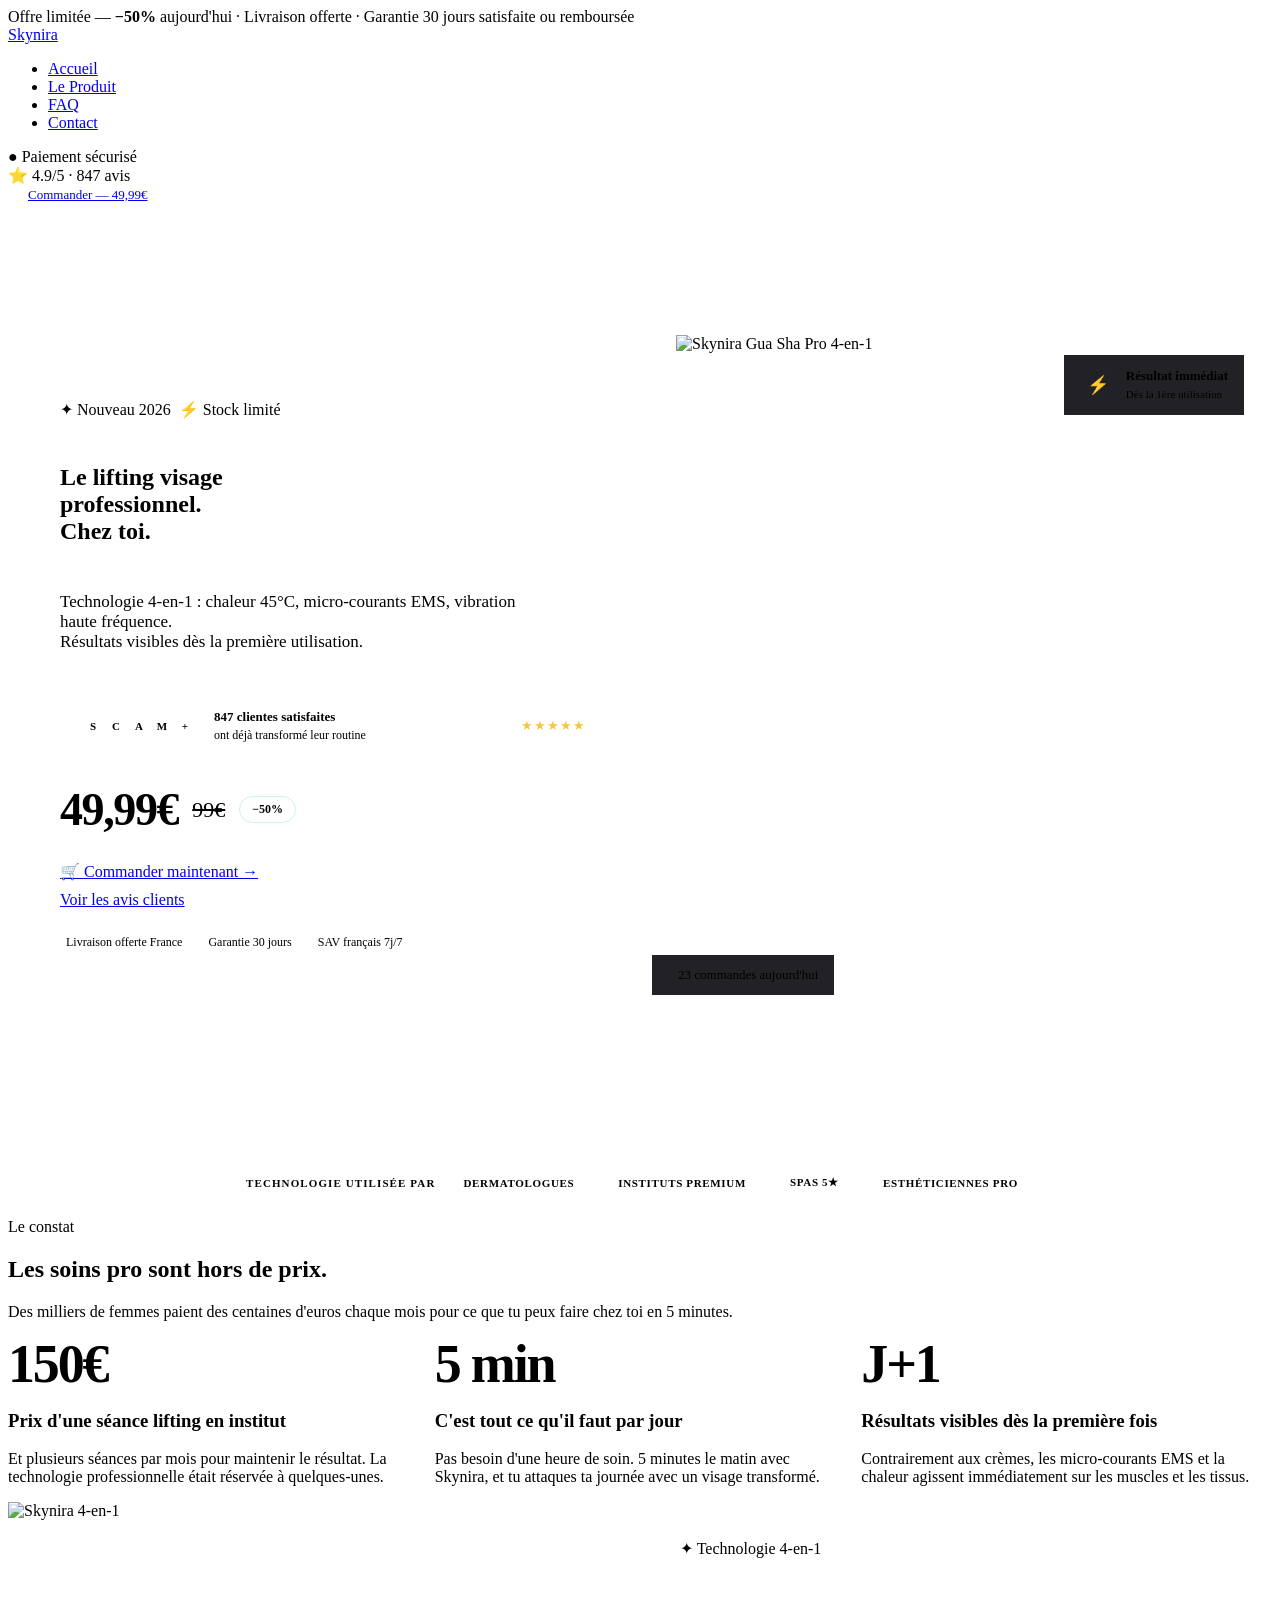
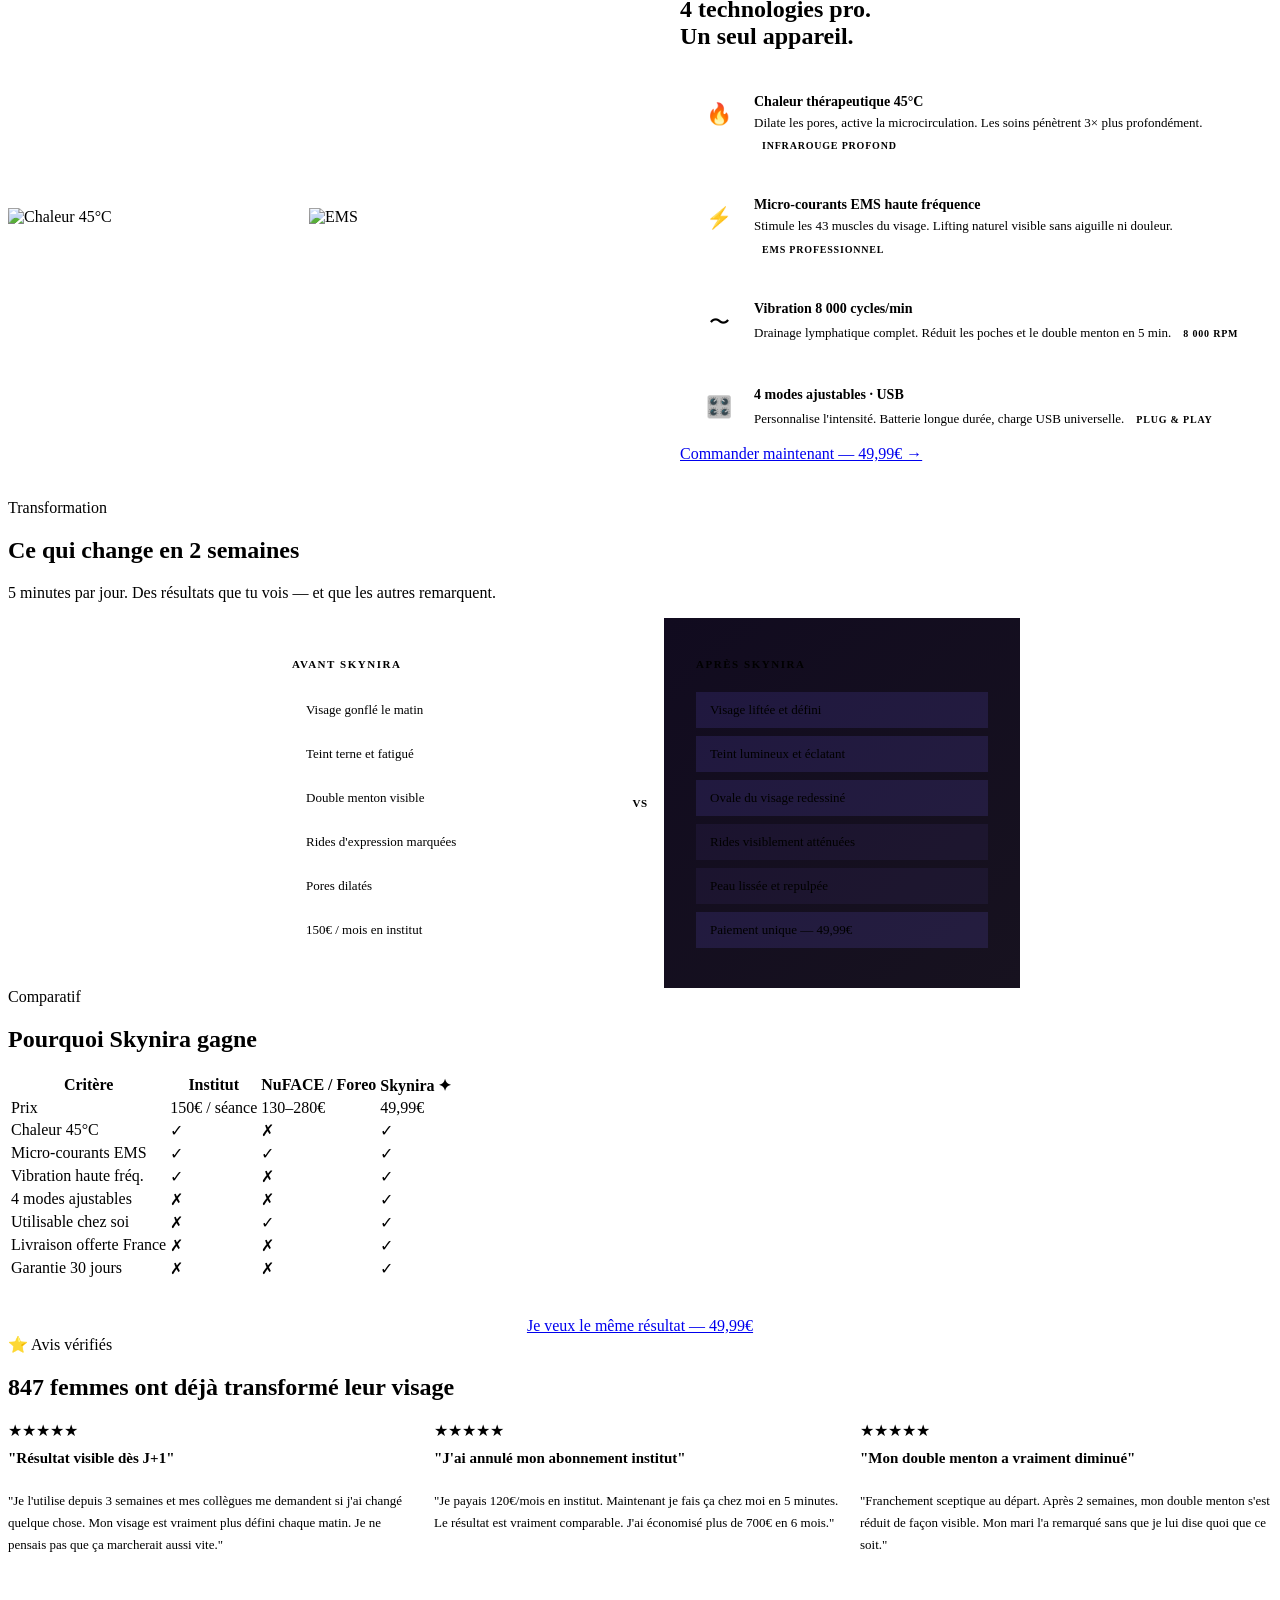
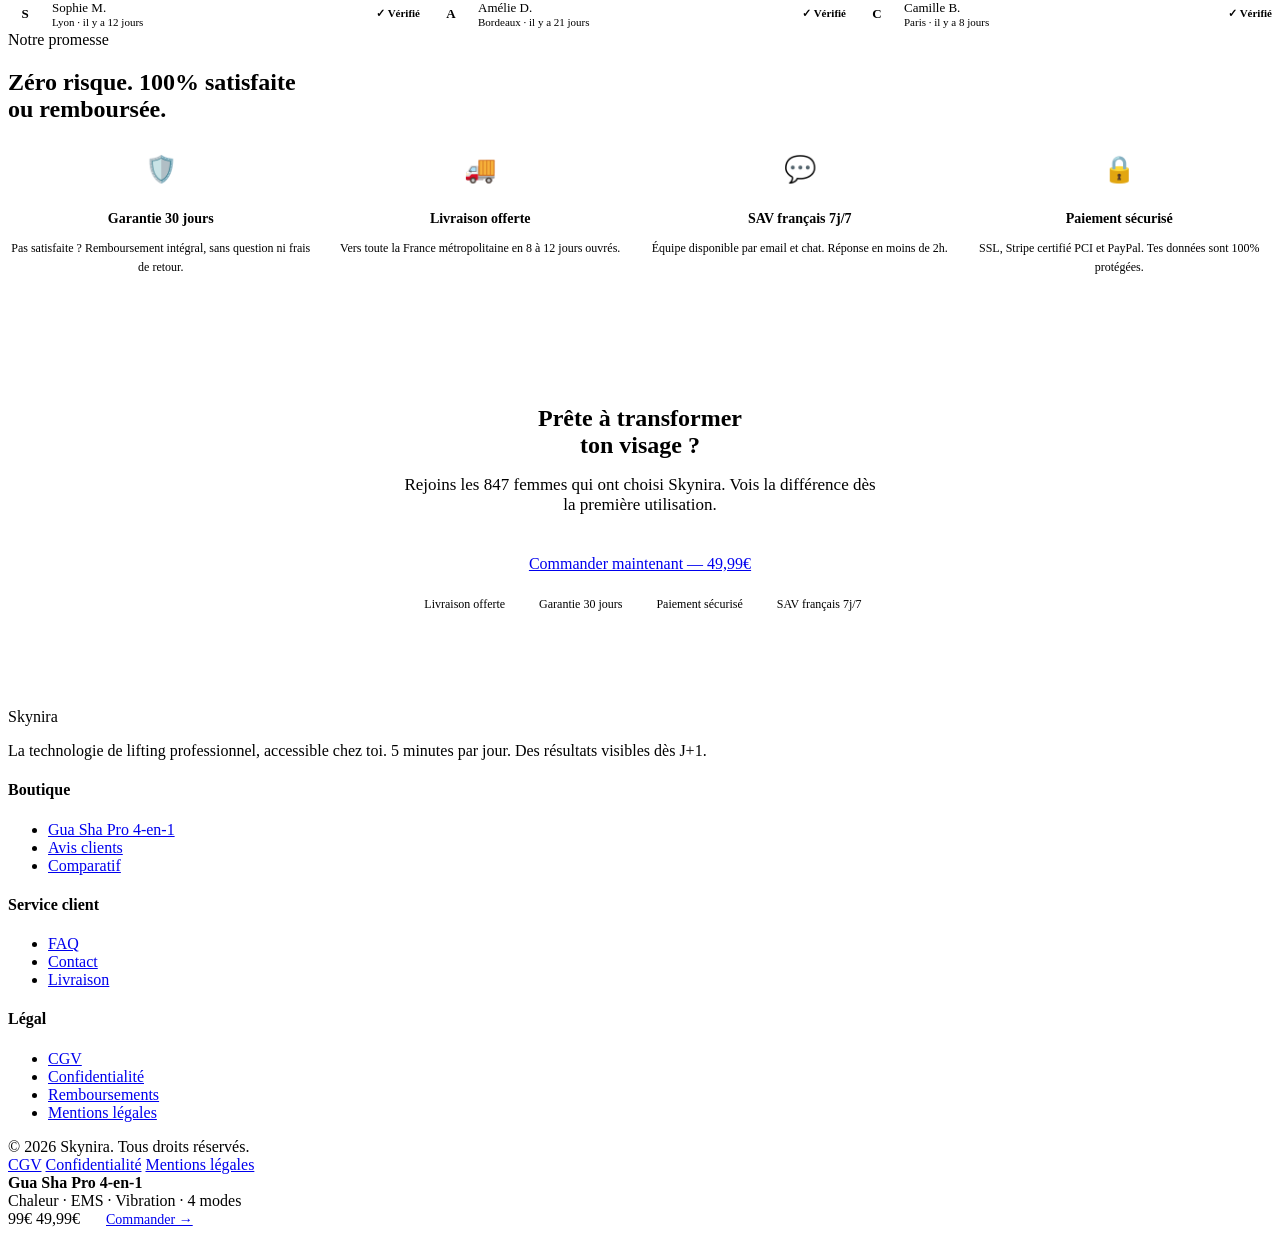
==== index.html @ 51a8dcd1 "Add files via upload" ====
<!DOCTYPE html>
<html lang="fr">
<head>
  <meta charset="UTF-8">
  <meta name="viewport" content="width=device-width, initial-scale=1.0">
  <title>Skynira — Le Lifting Visage Professionnel Chez Toi</title>
  <meta name="description" content="Gua Sha électrique 4-en-1 : chaleur 45°C, micro-courants EMS, vibration haute fréquence. Résultats visibles dès J+1. Livraison offerte France.">
  <link rel="stylesheet" href="css/style.css">
  <style>
    /* PAGE-SPECIFIC */

    /* HERO */
    .hero-section {
      min-height: calc(100vh - 100px);
      display: grid;
      grid-template-columns: 1fr 1fr;
      max-width: 1160px;
      margin: 0 auto;
      padding: 72px 28px;
      gap: 72px;
      align-items: center;
    }

    .hero-left { display: flex; flex-direction: column; gap: 26px; }

    .hero-badges { display: flex; gap: 8px; flex-wrap: wrap; }

    .hero-title { margin-bottom: 4px; }

    .hero-proof {
      display: flex;
      align-items: center;
      gap: 14px;
      padding: 14px 18px;
      background: var(--bg3);
      border: 1px solid var(--border2);
      border-radius: var(--r);
    }

    .proof-avatars { display: flex; }
    .proof-av {
      width: 30px; height: 30px;
      border-radius: 50%;
      background: var(--accent-bg);
      border: 2px solid var(--bg3);
      display: flex; align-items: center; justify-content: center;
      font-size: 11px; font-weight: 700; color: var(--accent);
      margin-left: -7px;
    }
    .proof-av:first-child { margin-left: 0; }

    .proof-info strong { display: block; font-size: 13px; font-weight: 600; }
    .proof-info span { font-size: 12px; color: var(--text2); }
    .proof-stars { margin-left: auto; color: #F5C842; letter-spacing: 1px; font-size: 13px; }

    .hero-price-row { display: flex; align-items: center; gap: 14px; }
    .price-main { font-size: 46px; font-weight: 800; letter-spacing: -0.03em; }
    .price-old  { font-size: 22px; color: var(--text3); text-decoration: line-through; }
    .price-save {
      background: var(--green-bg);
      border: 1px solid rgba(62,207,160,0.25);
      color: var(--green);
      font-size: 12px; font-weight: 700;
      padding: 5px 12px; border-radius: 20px;
    }

    .hero-btns { display: flex; flex-direction: column; gap: 10px; }

    .hero-micro {
      display: flex; gap: 20px; flex-wrap: wrap;
    }
    .hero-micro-item {
      display: flex; align-items: center; gap: 6px;
      font-size: 12px; color: var(--text2);
    }

    /* HERO RIGHT */
    .hero-right { position: relative; }

    .hero-img-wrap {
      border-radius: var(--r-xl);
      overflow: hidden;
      background: var(--bg3);
      border: 1px solid var(--border);
      aspect-ratio: 4/5;
      position: relative;
    }
    .hero-img-wrap img { width:100%; height:100%; object-fit:cover; transition: transform 0.5s ease; }
    .hero-img-wrap:hover img { transform: scale(1.03); }

    .float-card {
      position: absolute;
      background: rgba(11,11,15,0.9);
      backdrop-filter: blur(16px);
      border: 1px solid var(--border2);
      border-radius: var(--r);
      padding: 12px 16px;
      display: flex;
      align-items: center;
      gap: 10px;
    }

    .float-top { top: 20px; right: -24px; }
    .float-bottom { bottom: 20px; left: -24px; }

    .float-icon {
      width: 36px; height: 36px;
      background: var(--accent-bg);
      border: 1px solid var(--accent-border);
      border-radius: var(--r-sm);
      display: flex; align-items: center; justify-content: center;
      font-size: 18px; flex-shrink: 0;
    }
    .float-info strong { display: block; font-size: 13px; font-weight: 600; }
    .float-info span   { font-size: 11px; color: var(--text2); }

    /* LOGOS BAR */
    .logos-bar {
      background: var(--bg2);
      border-top: 1px solid var(--border);
      border-bottom: 1px solid var(--border);
      padding: 22px 28px;
    }
    .logos-inner {
      max-width: 1000px;
      margin: 0 auto;
      display: flex;
      align-items: center;
      justify-content: center;
      gap: 12px;
      flex-wrap: wrap;
    }
    .logos-label { font-size: 11px; color: var(--text3); font-weight: 600; letter-spacing: 0.1em; text-transform: uppercase; }
    .logo-pill {
      background: var(--bg3);
      border: 1px solid var(--border);
      border-radius: var(--r-sm);
      padding: 7px 16px;
      font-size: 11px; font-weight: 600; color: var(--text2); letter-spacing: 0.06em;
    }

    /* PROBLEM */
    .problem-section { background: var(--bg2); }
    .problem-grid {
      display: grid;
      grid-template-columns: repeat(3, 1fr);
      gap: 16px;
    }
    .problem-num {
      font-size: 54px; font-weight: 800;
      letter-spacing: -0.04em;
      line-height: 1;
      margin-bottom: 16px;
    }
    .problem-card h3 { margin-bottom: 10px; }

    /* FEATURES SHOWCASE */
    .showcase-grid {
      display: grid;
      grid-template-columns: 1fr 1fr;
      gap: 80px;
      align-items: center;
    }
    .showcase-imgs {
      display: grid;
      grid-template-columns: 1fr 1fr;
      gap: 10px;
    }
    .showcase-img {
      background: var(--bg3);
      border: 1px solid var(--border);
      border-radius: var(--r);
      overflow: hidden;
      aspect-ratio: 1;
    }
    .showcase-img img { width:100%; height:100%; object-fit:cover; transition: transform 0.4s; }
    .showcase-img:hover img { transform: scale(1.06); }
    .showcase-img.wide { grid-column: 1/3; aspect-ratio: 2/1; }

    .feat-list { display: flex; flex-direction: column; gap: 12px; }
    .feat-item {
      display: flex; gap: 14px; align-items: flex-start;
      padding: 16px 18px;
      background: var(--bg3);
      border: 1px solid var(--border);
      border-radius: var(--r);
      transition: border-color 0.2s;
    }
    .feat-item:hover { border-color: var(--accent-border); }
    .feat-icon {
      width: 42px; height: 42px;
      background: var(--accent-bg);
      border: 1px solid var(--accent-border);
      border-radius: var(--r-sm);
      display: flex; align-items: center; justify-content: center;
      font-size: 21px; flex-shrink: 0;
    }
    .feat-body strong { display: block; font-size: 14px; font-weight: 600; margin-bottom: 3px; }
    .feat-body span { font-size: 13px; color: var(--text2); line-height: 1.5; }
    .feat-tag {
      display: inline-block; margin-top: 6px;
      font-size: 10px; font-weight: 700; letter-spacing: 0.08em; text-transform: uppercase;
      color: var(--accent); background: var(--accent-bg);
      padding: 2px 8px; border-radius: 4px;
    }

    /* BEFORE/AFTER */
    .ba-section { background: var(--bg2); }
    .ba-wrap {
      display: grid;
      grid-template-columns: 1fr 48px 1fr;
      max-width: 760px;
      margin: 0 auto;
      border-radius: var(--r-lg);
      overflow: hidden;
      border: 1px solid var(--border);
    }
    .ba-col { padding: 40px 32px; }
    .ba-before { background: var(--bg3); }
    .ba-after  { background: linear-gradient(140deg, #110B1F, #17121F); }
    .ba-sep {
      display: flex; align-items: center; justify-content: center;
      background: var(--border); position: relative;
    }
    .ba-vs {
      position: absolute;
      background: var(--bg4);
      border: 1px solid var(--border2);
      border-radius: 20px;
      padding: 5px 10px;
      font-size: 11px; font-weight: 700; color: var(--text2); letter-spacing: 0.05em;
    }
    .ba-label {
      font-size: 11px; letter-spacing: 0.14em; text-transform: uppercase;
      font-weight: 700; color: var(--text3); margin-bottom: 22px;
    }
    .ba-after .ba-label { color: var(--accent); }
    .ba-items { display: flex; flex-direction: column; gap: 8px; }
    .ba-item {
      padding: 10px 14px; border-radius: var(--r-sm);
      font-size: 13px; font-weight: 500;
    }
    .ba-before .ba-item { background: rgba(255,255,255,0.04); color: var(--text2); }
    .ba-after  .ba-item { background: rgba(123,97,255,0.07); color: var(--text); }
    .ba-after  .ba-item.win { background: rgba(123,97,255,0.14); color: var(--accent); border: 1px solid var(--accent-border); }

    /* REVIEWS */
    .reviews-section { background: var(--bg2); }
    .reviews-grid { display: grid; grid-template-columns: repeat(3,1fr); gap: 14px; }
    .review-stars { margin-bottom: 10px; }
    .review-title { font-size: 15px; font-weight: 600; margin-bottom: 10px; }
    .review-text  { font-size: 13px; color: var(--text2); line-height: 1.7; flex: 1; }
    .review-footer {
      display: flex; align-items: center; justify-content: space-between;
      padding-top: 14px; border-top: 1px solid var(--border); margin-top: 14px;
    }
    .rev-av {
      width: 34px; height: 34px;
      background: var(--accent-bg); border: 1px solid var(--accent-border);
      border-radius: 50%;
      display: flex; align-items: center; justify-content: center;
      font-size: 13px; font-weight: 700; color: var(--accent);
    }
    .rev-name { font-size: 13px; font-weight: 500; }
    .rev-date { font-size: 11px; color: var(--text3); }
    .rev-verified { font-size: 11px; color: var(--green); font-weight: 600; }

    /* GUARANTEE */
    .g-grid { display: grid; grid-template-columns: repeat(4,1fr); gap: 14px; }
    .g-icon {
      width: 54px; height: 54px;
      background: var(--accent-bg); border: 1px solid var(--accent-border);
      border-radius: 14px;
      display: flex; align-items: center; justify-content: center;
      font-size: 26px; margin: 0 auto 14px;
    }
    .g-title { font-size: 14px; font-weight: 700; margin-bottom: 6px; text-align: center; }
    .g-sub { font-size: 12px; color: var(--text2); text-align: center; line-height: 1.6; }

    /* FINAL CTA */
    .final-section {
      background: linear-gradient(140deg, #0F0B1C, var(--bg) 60%);
      border-top: 1px solid var(--border);
      padding: 96px 0;
      text-align: center;
    }

    /* RESPONSIVE */
    @media (max-width: 960px) {
      .hero-section { grid-template-columns: 1fr; gap: 40px; padding: 40px 18px; min-height: auto; }
      .float-card { display: none; }
      .showcase-grid { grid-template-columns: 1fr; gap: 40px; }
      .problem-grid { grid-template-columns: 1fr; }
      .reviews-grid { grid-template-columns: 1fr; }
      .g-grid { grid-template-columns: 1fr 1fr; }
      .ba-wrap { grid-template-columns: 1fr; }
      .ba-sep { display: none; }
    }
    @media (max-width: 640px) {
      .hero-section { padding: 32px 14px; }
      .showcase-imgs { display: none; }
      .g-grid { grid-template-columns: 1fr; }
    }
  </style>
</head>
<body>

<!-- TOPBAR -->
<div class="topbar">
  Offre limitée — <strong>−50%</strong> aujourd'hui · Livraison offerte · Garantie 30 jours satisfaite ou remboursée
</div>

<!-- NAV -->
<nav class="nav">
  <div class="nav-inner">
    <a href="index.html" class="nav-logo">Sky<span>nira</span></a>
    <ul class="nav-links">
      <li><a href="index.html" class="nav-link">Accueil</a></li>
      <li><a href="product.html" class="nav-link">Le Produit</a></li>
      <li><a href="faq.html" class="nav-link">FAQ</a></li>
      <li><a href="contact.html" class="nav-link">Contact</a></li>
    </ul>
    <div class="nav-right">
      <div class="nav-trust">
        <div class="nav-trust-item"><span style="color:var(--green)">●</span> Paiement sécurisé</div>
        <div class="nav-trust-item">⭐ 4.9/5 · 847 avis</div>
      </div>
      <a href="product.html" class="btn btn-primary" style="padding:10px 20px;font-size:13px">Commander — 49,99€</a>
    </div>
  </div>
</nav>

<!-- HERO -->
<section class="hero-section" id="hero">
  <div class="hero-left">
    <div class="hero-badges animate-up d1">
      <span class="eyebrow">✦ Nouveau 2026</span>
      <span class="eyebrow eyebrow-green">⚡ Stock limité</span>
    </div>

    <h1 class="hero-title animate-up d2">
      Le lifting visage<br>professionnel.<br>
      <span class="glow-text">Chez toi.</span>
    </h1>

    <p class="animate-up d3" style="font-size:17px;max-width:460px">
      Technologie 4-en-1 : chaleur 45°C, micro-courants EMS, vibration haute fréquence.<br>Résultats visibles dès la première utilisation.
    </p>

    <div class="hero-proof animate-up d4">
      <div class="proof-avatars">
        <div class="proof-av">S</div><div class="proof-av">C</div>
        <div class="proof-av">A</div><div class="proof-av">M</div>
        <div class="proof-av">+</div>
      </div>
      <div class="proof-info">
        <strong>847 clientes satisfaites</strong>
        <span>ont déjà transformé leur routine</span>
      </div>
      <div class="proof-stars">★★★★★</div>
    </div>

    <div class="hero-price-row animate-up d5">
      <span class="price-main">49,99€</span>
      <span class="price-old">99€</span>
      <span class="price-save">−50%</span>
    </div>

    <div class="hero-btns animate-up d6">
      <a href="product.html" class="btn btn-primary btn-primary-lg btn-add-to-cart">
        🛒 Commander maintenant →
      </a>
      <a href="#avis" class="btn btn-outline">Voir les avis clients</a>
    </div>

    <div class="hero-micro animate-up d7">
      <div class="hero-micro-item"><div class="pulse-dot"></div> Livraison offerte France</div>
      <div class="hero-micro-item"><div class="pulse-dot"></div> Garantie 30 jours</div>
      <div class="hero-micro-item"><div class="pulse-dot"></div> SAV français 7j/7</div>
    </div>
  </div>

  <div class="hero-right animate-up d3">
    <div class="hero-img-wrap">
      <img src="images/hero.jpg" alt="Skynira Gua Sha Pro 4-en-1" onerror="this.style.minHeight='500px'">
    </div>
    <div class="float-card float-top">
      <div class="float-icon">⚡</div>
      <div class="float-info">
        <strong>Résultat immédiat</strong>
        <span>Dès la 1ère utilisation</span>
      </div>
    </div>
    <div class="float-card float-bottom">
      <div class="pulse-dot"></div>
      <span style="font-size:13px;font-weight:500">23 commandes aujourd'hui</span>
    </div>
  </div>
</section>

<!-- LOGOS -->
<div class="logos-bar">
  <div class="logos-inner">
    <span class="logos-label">Technologie utilisée par</span>
    <span class="logo-pill">DERMATOLOGUES</span>
    <span class="logo-pill">INSTITUTS PREMIUM</span>
    <span class="logo-pill">SPAS 5★</span>
    <span class="logo-pill">ESTHÉTICIENNES PRO</span>
  </div>
</div>

<!-- PROBLÈME -->
<section class="problem-section section" id="probleme">
  <div class="container">
    <div class="section-header" data-reveal>
      <span class="eyebrow">Le constat</span>
      <h2>Les soins pro sont <span class="glow-text">hors de prix.</span></h2>
      <p class="sub">Des milliers de femmes paient des centaines d'euros chaque mois pour ce que tu peux faire chez toi en 5 minutes.</p>
    </div>
    <div class="problem-grid">
      <div class="card" data-reveal data-delay="1">
        <div class="problem-num glow-text">150€</div>
        <h3>Prix d'une séance lifting en institut</h3>
        <p style="margin-top:10px">Et plusieurs séances par mois pour maintenir le résultat. La technologie professionnelle était réservée à quelques-unes.</p>
      </div>
      <div class="card" data-reveal data-delay="2">
        <div class="problem-num glow-text">5 min</div>
        <h3>C'est tout ce qu'il faut par jour</h3>
        <p style="margin-top:10px">Pas besoin d'une heure de soin. 5 minutes le matin avec Skynira, et tu attaques ta journée avec un visage transformé.</p>
      </div>
      <div class="card" data-reveal data-delay="3">
        <div class="problem-num glow-text">J+1</div>
        <h3>Résultats visibles dès la première fois</h3>
        <p style="margin-top:10px">Contrairement aux crèmes, les micro-courants EMS et la chaleur agissent immédiatement sur les muscles et les tissus.</p>
      </div>
    </div>
  </div>
</section>

<!-- SHOWCASE -->
<section class="section" id="produit">
  <div class="container">
    <div class="showcase-grid">
      <div class="showcase-imgs" data-reveal>
        <div class="showcase-img wide">
          <img src="images/product-1.jpg" alt="Skynira 4-en-1" onerror="this.style.background='var(--bg3)'">
        </div>
        <div class="showcase-img">
          <img src="images/product-2.jpg" alt="Chaleur 45°C" onerror="this.style.background='var(--bg3)'">
        </div>
        <div class="showcase-img">
          <img src="images/product-3.jpg" alt="EMS" onerror="this.style.background='var(--bg3)'">
        </div>
      </div>
      <div data-reveal data-delay="2">
        <span class="eyebrow" style="margin-bottom:18px;display:inline-flex">✦ Technologie 4-en-1</span>
        <h2 style="margin-bottom:28px">4 technologies pro.<br><span class="glow-text">Un seul appareil.</span></h2>
        <div class="feat-list">
          <div class="feat-item">
            <div class="feat-icon">🔥</div>
            <div class="feat-body">
              <strong>Chaleur thérapeutique 45°C</strong>
              <span>Dilate les pores, active la microcirculation. Les soins pénètrent 3× plus profondément.</span>
              <div class="feat-tag">Infrarouge profond</div>
            </div>
          </div>
          <div class="feat-item">
            <div class="feat-icon">⚡</div>
            <div class="feat-body">
              <strong>Micro-courants EMS haute fréquence</strong>
              <span>Stimule les 43 muscles du visage. Lifting naturel visible sans aiguille ni douleur.</span>
              <div class="feat-tag">EMS professionnel</div>
            </div>
          </div>
          <div class="feat-item">
            <div class="feat-icon">〜</div>
            <div class="feat-body">
              <strong>Vibration 8 000 cycles/min</strong>
              <span>Drainage lymphatique complet. Réduit les poches et le double menton en 5 min.</span>
              <div class="feat-tag">8 000 RPM</div>
            </div>
          </div>
          <div class="feat-item">
            <div class="feat-icon">🎛️</div>
            <div class="feat-body">
              <strong>4 modes ajustables · USB</strong>
              <span>Personnalise l'intensité. Batterie longue durée, charge USB universelle.</span>
              <div class="feat-tag">Plug & Play</div>
            </div>
          </div>
        </div>
        <a href="product.html" class="btn btn-primary btn-full" style="margin-top:24px">Commander maintenant — 49,99€ →</a>
      </div>
    </div>
  </div>
</section>

<!-- AVANT/APRÈS -->
<section class="ba-section section" id="resultats">
  <div class="container">
    <div class="section-header" data-reveal>
      <span class="eyebrow">Transformation</span>
      <h2>Ce qui change en <span class="glow-text">2 semaines</span></h2>
      <p class="sub">5 minutes par jour. Des résultats que tu vois — et que les autres remarquent.</p>
    </div>
    <div class="ba-wrap" data-reveal>
      <div class="ba-col ba-before">
        <div class="ba-label">Avant Skynira</div>
        <div class="ba-items">
          <div class="ba-item">Visage gonflé le matin</div>
          <div class="ba-item">Teint terne et fatigué</div>
          <div class="ba-item">Double menton visible</div>
          <div class="ba-item">Rides d'expression marquées</div>
          <div class="ba-item">Pores dilatés</div>
          <div class="ba-item">150€ / mois en institut</div>
        </div>
      </div>
      <div class="ba-sep"><div class="ba-vs">VS</div></div>
      <div class="ba-col ba-after">
        <div class="ba-label">Après Skynira</div>
        <div class="ba-items">
          <div class="ba-item win">Visage liftée et défini</div>
          <div class="ba-item win">Teint lumineux et éclatant</div>
          <div class="ba-item win">Ovale du visage redessiné</div>
          <div class="ba-item">Rides visiblement atténuées</div>
          <div class="ba-item">Peau lissée et repulpée</div>
          <div class="ba-item win">Paiement unique — 49,99€</div>
        </div>
      </div>
    </div>
  </div>
</section>

<!-- COMPARATIF -->
<section class="section" id="comparatif">
  <div class="container">
    <div class="section-header" data-reveal>
      <span class="eyebrow">Comparatif</span>
      <h2>Pourquoi <span class="glow-text">Skynira</span> gagne</h2>
    </div>
    <div class="compare-wrap" data-reveal>
      <table class="compare-table">
        <thead>
          <tr>
            <th>Critère</th>
            <th>Institut</th>
            <th>NuFACE / Foreo</th>
            <th class="us">Skynira ✦</th>
          </tr>
        </thead>
        <tbody>
          <tr><td>Prix</td><td>150€ / séance</td><td>130–280€</td><td class="td-us td-val">49,99€</td></tr>
          <tr><td>Chaleur 45°C</td><td class="c-yes">✓</td><td class="c-no">✗</td><td class="td-us c-yes">✓</td></tr>
          <tr><td>Micro-courants EMS</td><td class="c-yes">✓</td><td class="c-yes">✓</td><td class="td-us c-yes">✓</td></tr>
          <tr><td>Vibration haute fréq.</td><td class="c-yes">✓</td><td class="c-no">✗</td><td class="td-us c-yes">✓</td></tr>
          <tr><td>4 modes ajustables</td><td class="c-no">✗</td><td class="c-no">✗</td><td class="td-us c-yes">✓</td></tr>
          <tr><td>Utilisable chez soi</td><td class="c-no">✗</td><td class="c-yes">✓</td><td class="td-us c-yes">✓</td></tr>
          <tr><td>Livraison offerte France</td><td class="c-no">✗</td><td class="c-no">✗</td><td class="td-us c-yes">✓</td></tr>
          <tr><td>Garantie 30 jours</td><td class="c-no">✗</td><td class="c-no">✗</td><td class="td-us c-yes">✓</td></tr>
        </tbody>
      </table>
    </div>
    <div style="text-align:center;margin-top:36px" data-reveal>
      <a href="product.html" class="btn btn-primary btn-primary-lg">Je veux le même résultat — 49,99€</a>
    </div>
  </div>
</section>

<!-- AVIS -->
<section class="reviews-section section" id="avis">
  <div class="container">
    <div class="section-header" data-reveal>
      <span class="eyebrow">⭐ Avis vérifiés</span>
      <h2>847 femmes ont déjà <span class="glow-text">transformé</span> leur visage</h2>
    </div>
    <div class="reviews-grid">
      <div class="card" style="display:flex;flex-direction:column" data-reveal data-delay="1">
        <div class="stars review-stars">★★★★★</div>
        <div class="review-title">"Résultat visible dès J+1"</div>
        <p class="review-text">"Je l'utilise depuis 3 semaines et mes collègues me demandent si j'ai changé quelque chose. Mon visage est vraiment plus défini chaque matin. Je ne pensais pas que ça marcherait aussi vite."</p>
        <div class="review-footer">
          <div style="display:flex;align-items:center;gap:10px">
            <div class="rev-av">S</div>
            <div><div class="rev-name">Sophie M.</div><div class="rev-date">Lyon · il y a 12 jours</div></div>
          </div>
          <div class="rev-verified">✓ Vérifié</div>
        </div>
      </div>
      <div class="card" style="display:flex;flex-direction:column" data-reveal data-delay="2">
        <div class="stars review-stars">★★★★★</div>
        <div class="review-title">"J'ai annulé mon abonnement institut"</div>
        <p class="review-text">"Je payais 120€/mois en institut. Maintenant je fais ça chez moi en 5 minutes. Le résultat est vraiment comparable. J'ai économisé plus de 700€ en 6 mois."</p>
        <div class="review-footer">
          <div style="display:flex;align-items:center;gap:10px">
            <div class="rev-av">A</div>
            <div><div class="rev-name">Amélie D.</div><div class="rev-date">Bordeaux · il y a 21 jours</div></div>
          </div>
          <div class="rev-verified">✓ Vérifié</div>
        </div>
      </div>
      <div class="card" style="display:flex;flex-direction:column" data-reveal data-delay="3">
        <div class="stars review-stars">★★★★★</div>
        <div class="review-title">"Mon double menton a vraiment diminué"</div>
        <p class="review-text">"Franchement sceptique au départ. Après 2 semaines, mon double menton s'est réduit de façon visible. Mon mari l'a remarqué sans que je lui dise quoi que ce soit."</p>
        <div class="review-footer">
          <div style="display:flex;align-items:center;gap:10px">
            <div class="rev-av">C</div>
            <div><div class="rev-name">Camille B.</div><div class="rev-date">Paris · il y a 8 jours</div></div>
          </div>
          <div class="rev-verified">✓ Vérifié</div>
        </div>
      </div>
    </div>
  </div>
</section>

<!-- GARANTIE -->
<section class="section" id="garantie">
  <div class="container">
    <div class="section-header" data-reveal>
      <span class="eyebrow">Notre promesse</span>
      <h2>Zéro risque. <span class="glow-text">100% satisfaite</span><br>ou remboursée.</h2>
    </div>
    <div class="g-grid">
      <div class="card" data-reveal data-delay="1">
        <div class="g-icon">🛡️</div>
        <div class="g-title">Garantie 30 jours</div>
        <p class="g-sub">Pas satisfaite ? Remboursement intégral, sans question ni frais de retour.</p>
      </div>
      <div class="card" data-reveal data-delay="2">
        <div class="g-icon">🚚</div>
        <div class="g-title">Livraison offerte</div>
        <p class="g-sub">Vers toute la France métropolitaine en 8 à 12 jours ouvrés.</p>
      </div>
      <div class="card" data-reveal data-delay="3">
        <div class="g-icon">💬</div>
        <div class="g-title">SAV français 7j/7</div>
        <p class="g-sub">Équipe disponible par email et chat. Réponse en moins de 2h.</p>
      </div>
      <div class="card" data-reveal data-delay="4">
        <div class="g-icon">🔒</div>
        <div class="g-title">Paiement sécurisé</div>
        <p class="g-sub">SSL, Stripe certifié PCI et PayPal. Tes données sont 100% protégées.</p>
      </div>
    </div>
  </div>
</section>

<!-- FINAL CTA -->
<section class="final-section">
  <div class="container">
    <div data-reveal>
      <h2 style="margin-bottom:16px">Prête à <span class="glow-text">transformer</span><br>ton visage ?</h2>
      <p style="font-size:17px;max-width:480px;margin:0 auto 40px">Rejoins les 847 femmes qui ont choisi Skynira. Vois la différence dès la première utilisation.</p>
      <a href="product.html" class="btn btn-primary btn-primary-lg">Commander maintenant — 49,99€</a>
      <div style="display:flex;justify-content:center;gap:28px;margin-top:24px;flex-wrap:wrap">
        <span class="hero-micro-item"><div class="pulse-dot"></div> Livraison offerte</span>
        <span class="hero-micro-item"><div class="pulse-dot"></div> Garantie 30 jours</span>
        <span class="hero-micro-item"><div class="pulse-dot"></div> Paiement sécurisé</span>
        <span class="hero-micro-item"><div class="pulse-dot"></div> SAV français 7j/7</span>
      </div>
    </div>
  </div>
</section>

<!-- FOOTER -->
<footer>
  <div class="container">
    <div class="footer-grid">
      <div>
        <div class="footer-logo">Sky<span>nira</span></div>
        <p class="footer-desc">La technologie de lifting professionnel, accessible chez toi. 5 minutes par jour. Des résultats visibles dès J+1.</p>
      </div>
      <div class="footer-col">
        <h4>Boutique</h4>
        <ul>
          <li><a href="product.html">Gua Sha Pro 4-en-1</a></li>
          <li><a href="#avis">Avis clients</a></li>
          <li><a href="#comparatif">Comparatif</a></li>
        </ul>
      </div>
      <div class="footer-col">
        <h4>Service client</h4>
        <ul>
          <li><a href="faq.html">FAQ</a></li>
          <li><a href="contact.html">Contact</a></li>
          <li><a href="livraison.html">Livraison</a></li>
        </ul>
      </div>
      <div class="footer-col">
        <h4>Légal</h4>
        <ul>
          <li><a href="cgv.html">CGV</a></li>
          <li><a href="confidentialite.html">Confidentialité</a></li>
          <li><a href="remboursement.html">Remboursements</a></li>
          <li><a href="mentions.html">Mentions légales</a></li>
        </ul>
      </div>
    </div>
    <div class="footer-bottom">
      <span>© 2026 Skynira. Tous droits réservés.</span>
      <div class="footer-bottom-links">
        <a href="cgv.html">CGV</a>
        <a href="confidentialite.html">Confidentialité</a>
        <a href="mentions.html">Mentions légales</a>
      </div>
    </div>
  </div>
</footer>

<div class="sticky-bar">
  <div class="sticky-info">
    <strong>Gua Sha Pro 4-en-1</strong><br>
    <span>Chaleur · EMS · Vibration · 4 modes</span>
  </div>
  <div class="sticky-right">
    <span class="sticky-old">99€</span>
    <span class="sticky-price">49,99€</span>
    <a href="product.html" class="btn btn-primary" style="padding:12px 22px;font-size:14px">Commander →</a>
  </div>
</div>

<script src="js/main.js"></script>
</body>
</html>
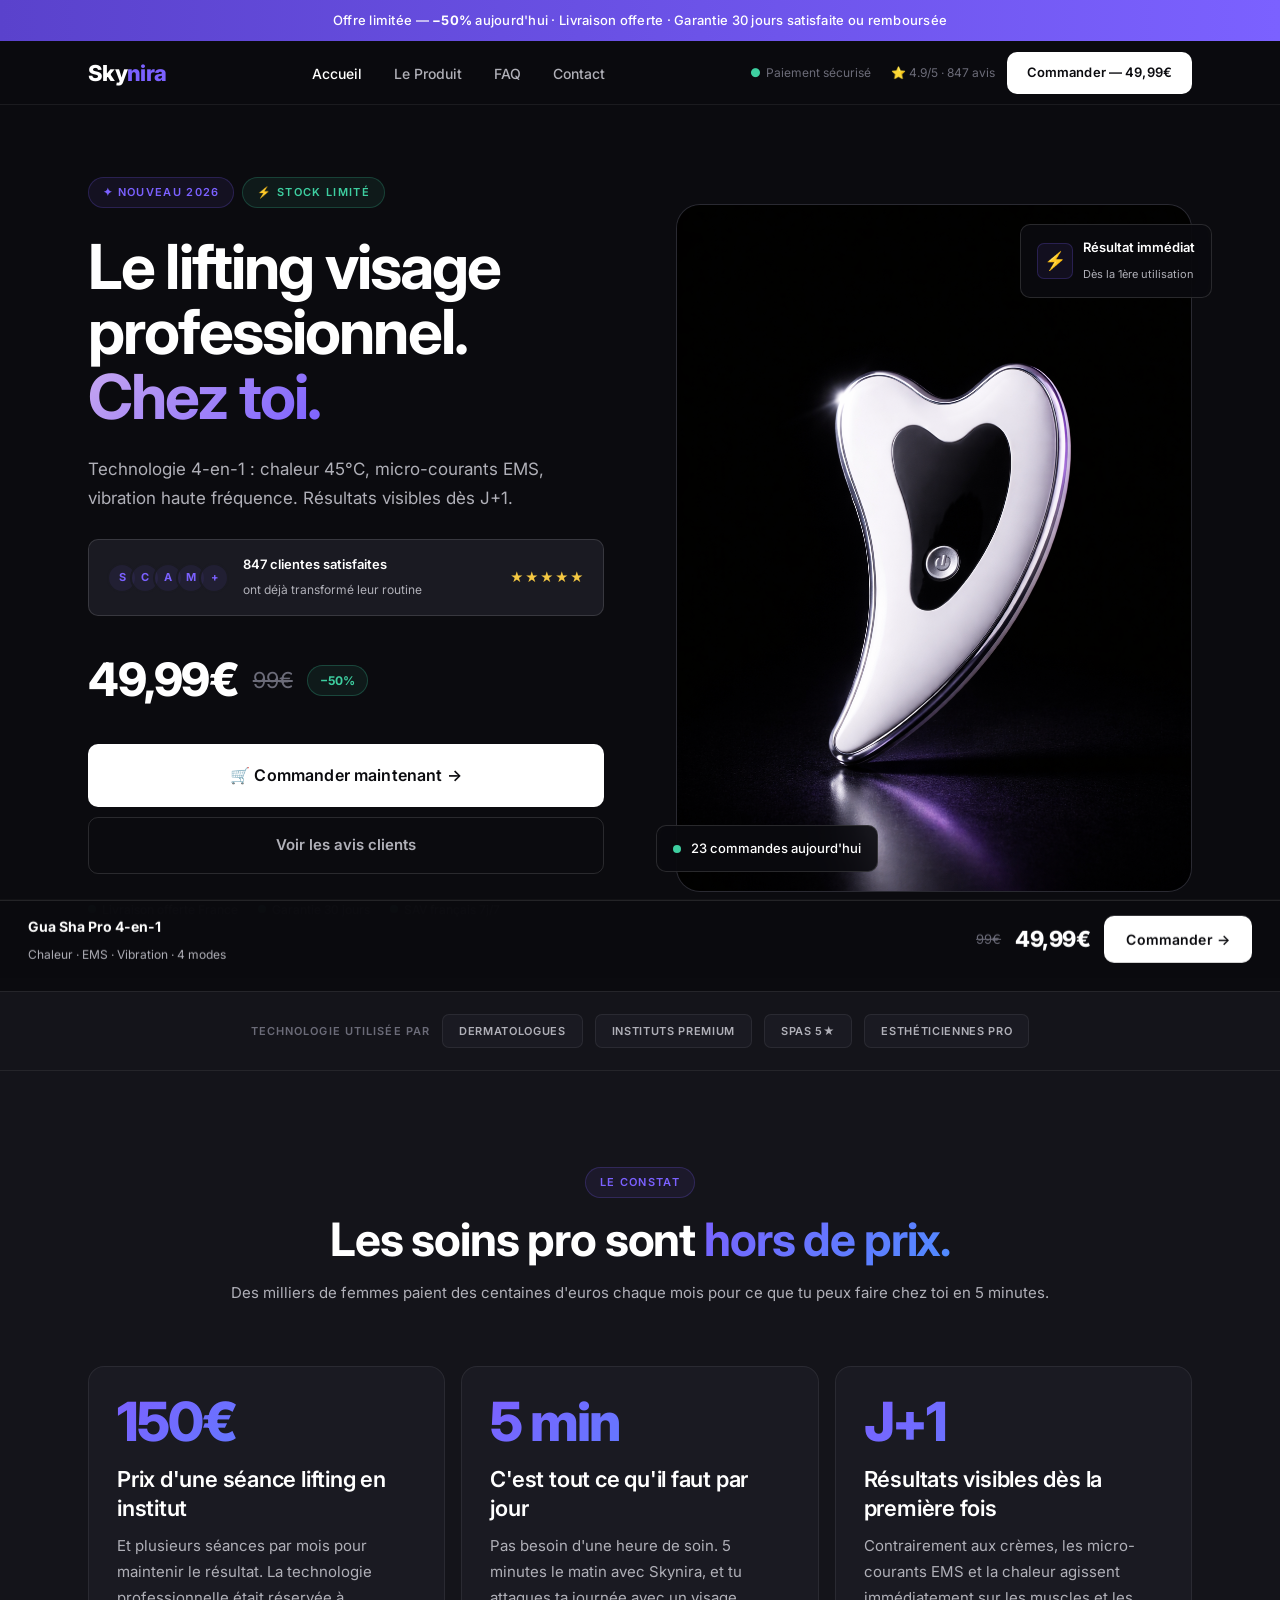
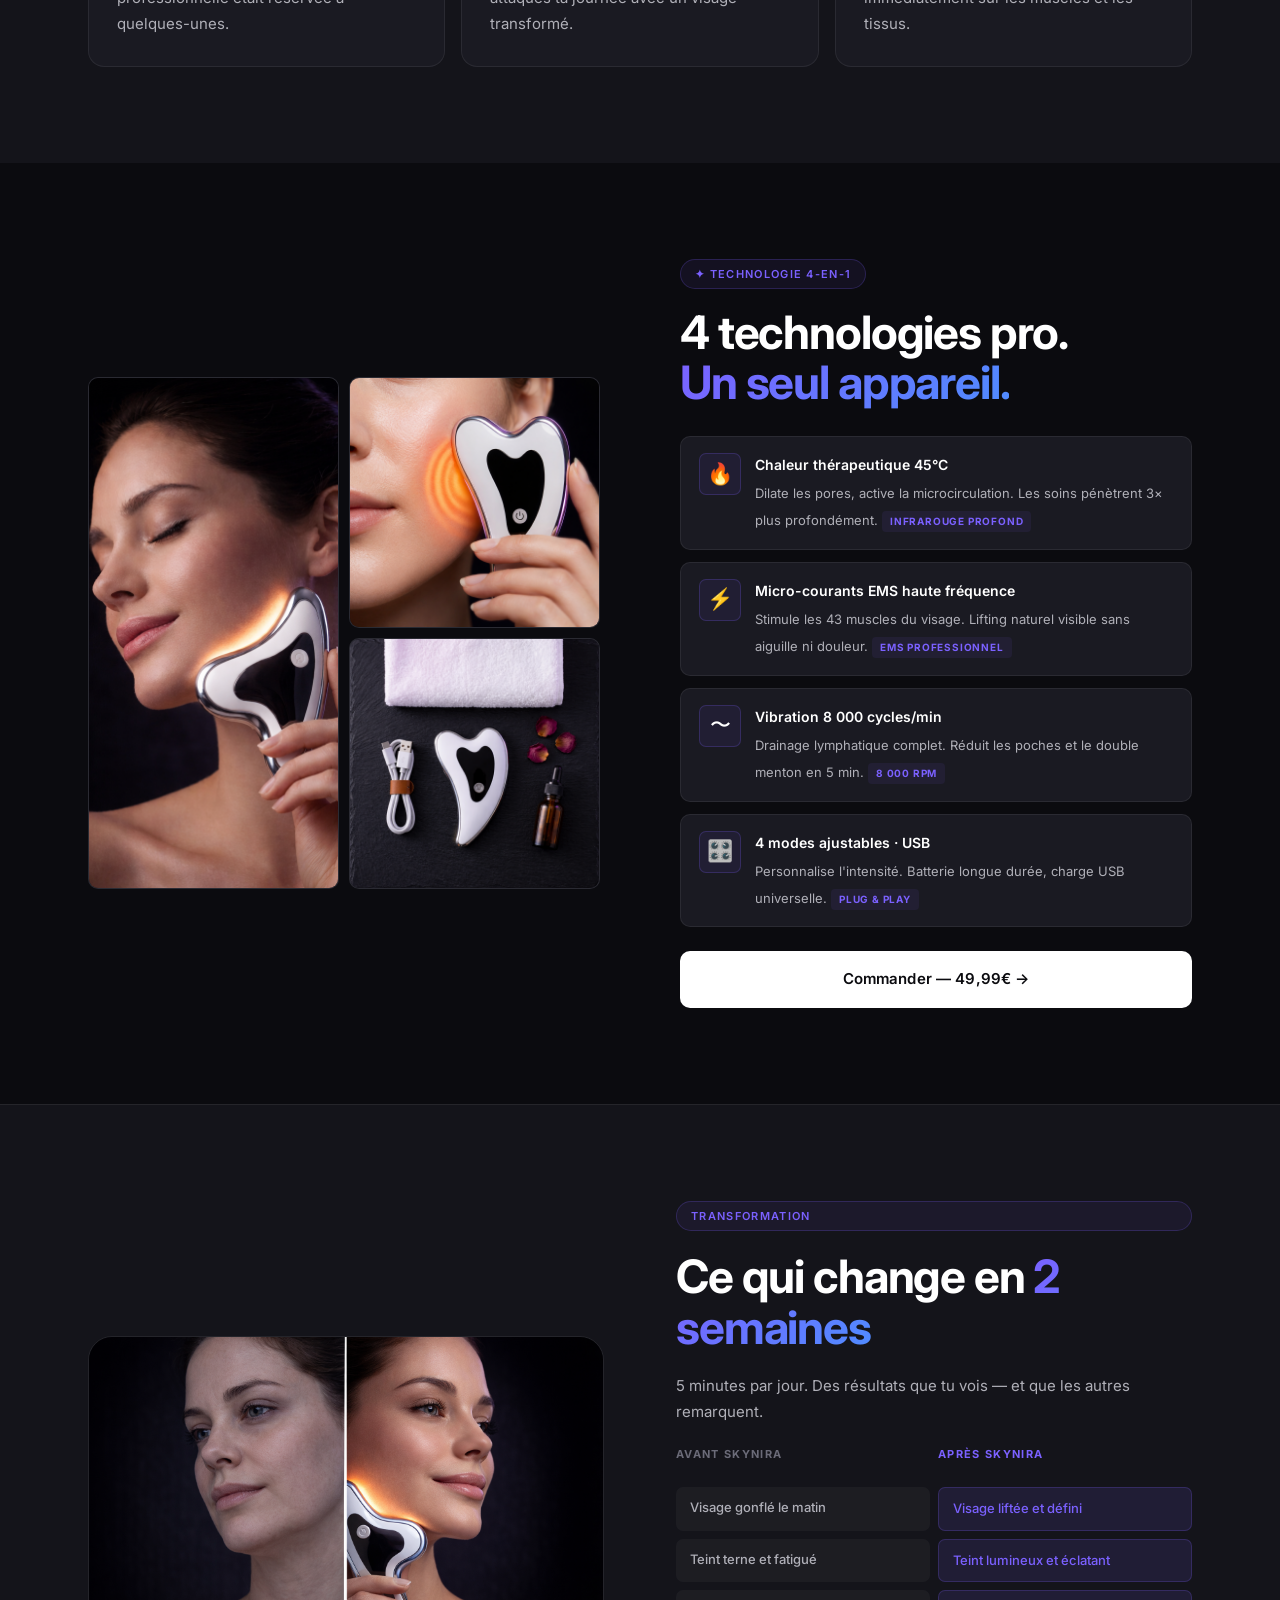
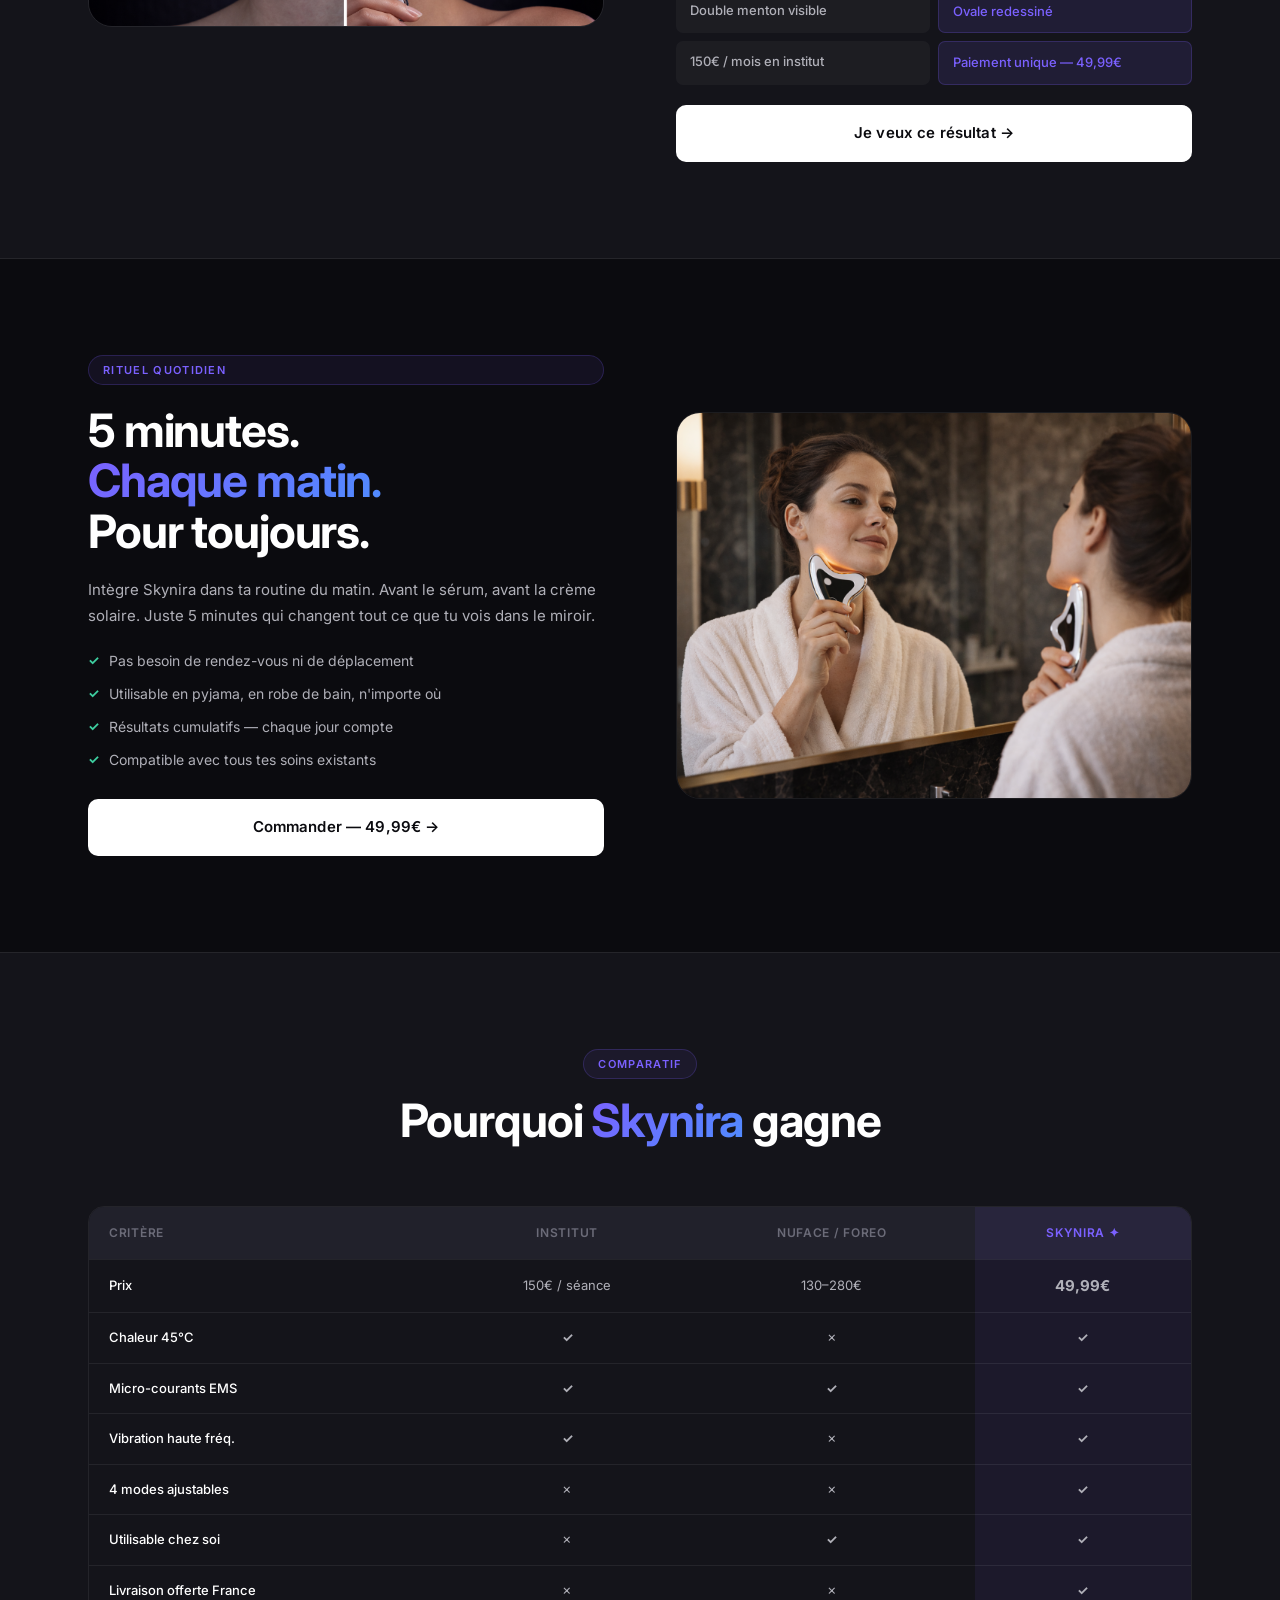
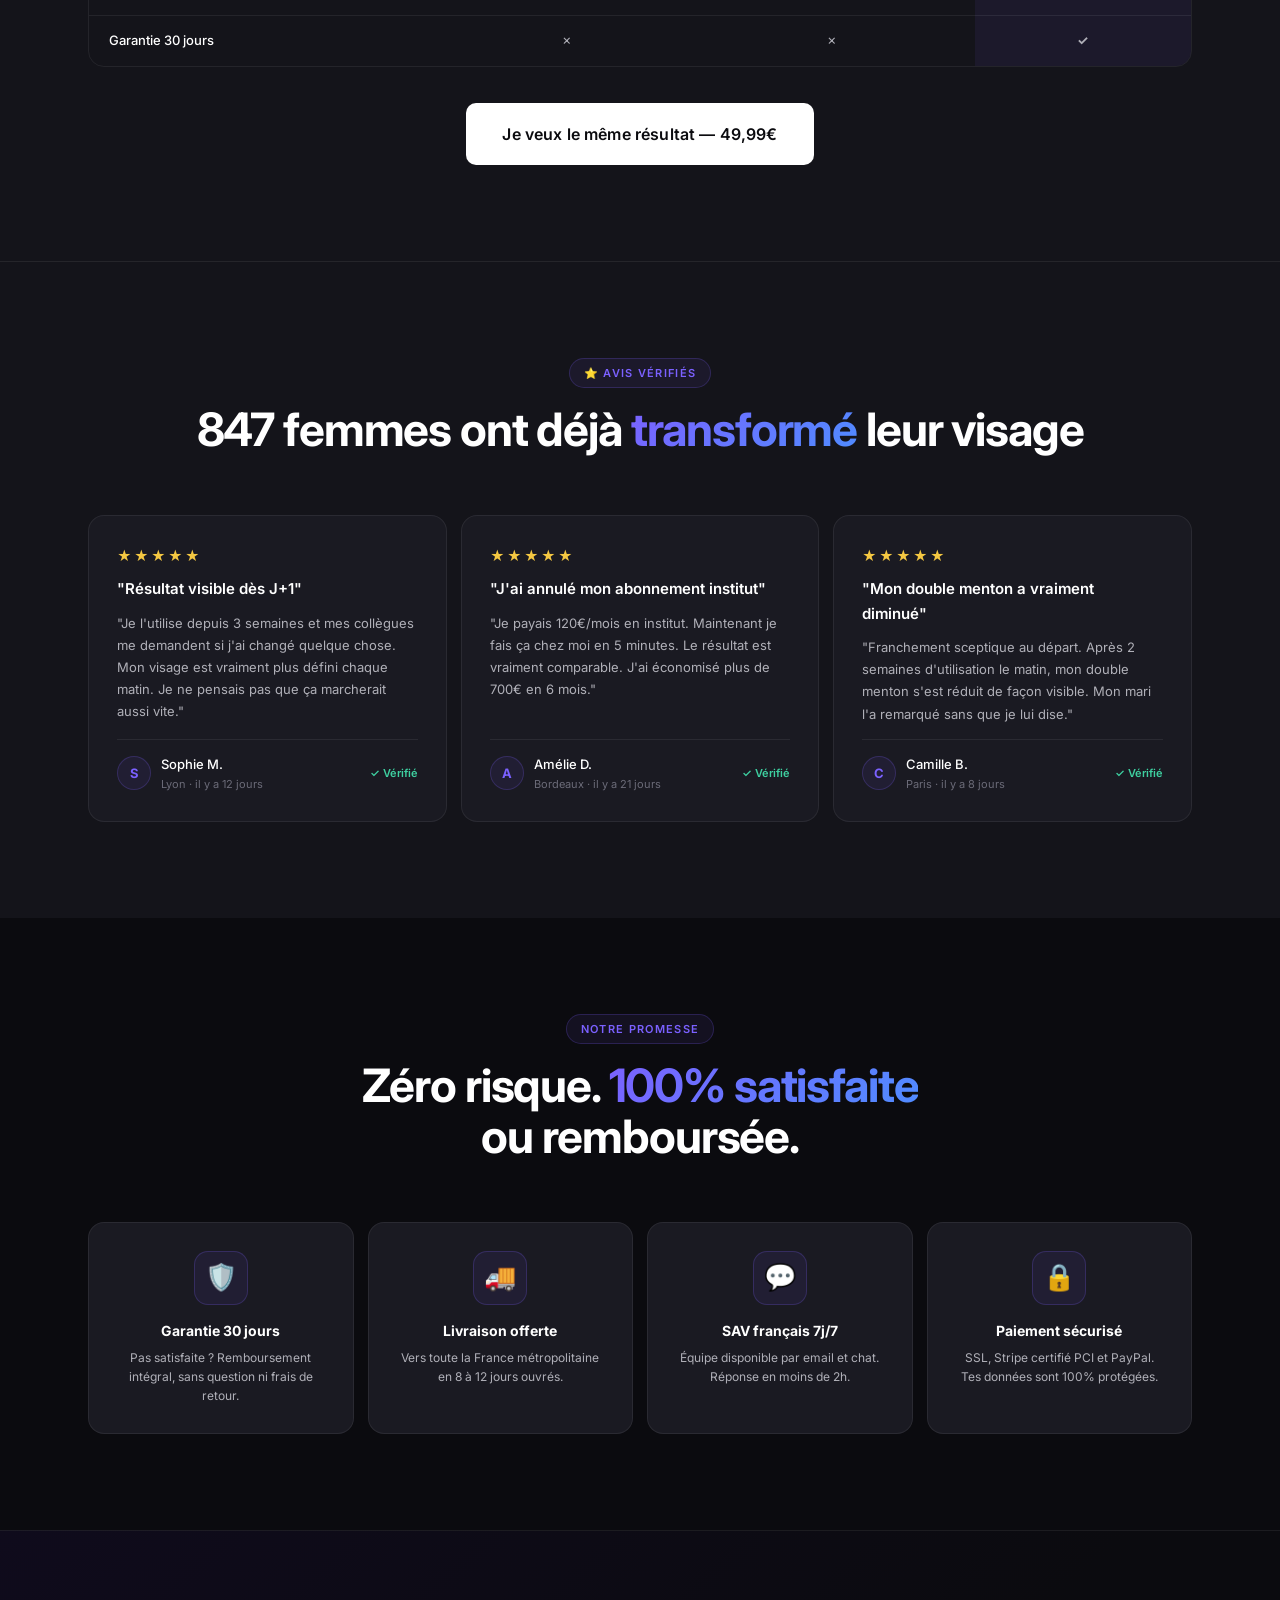
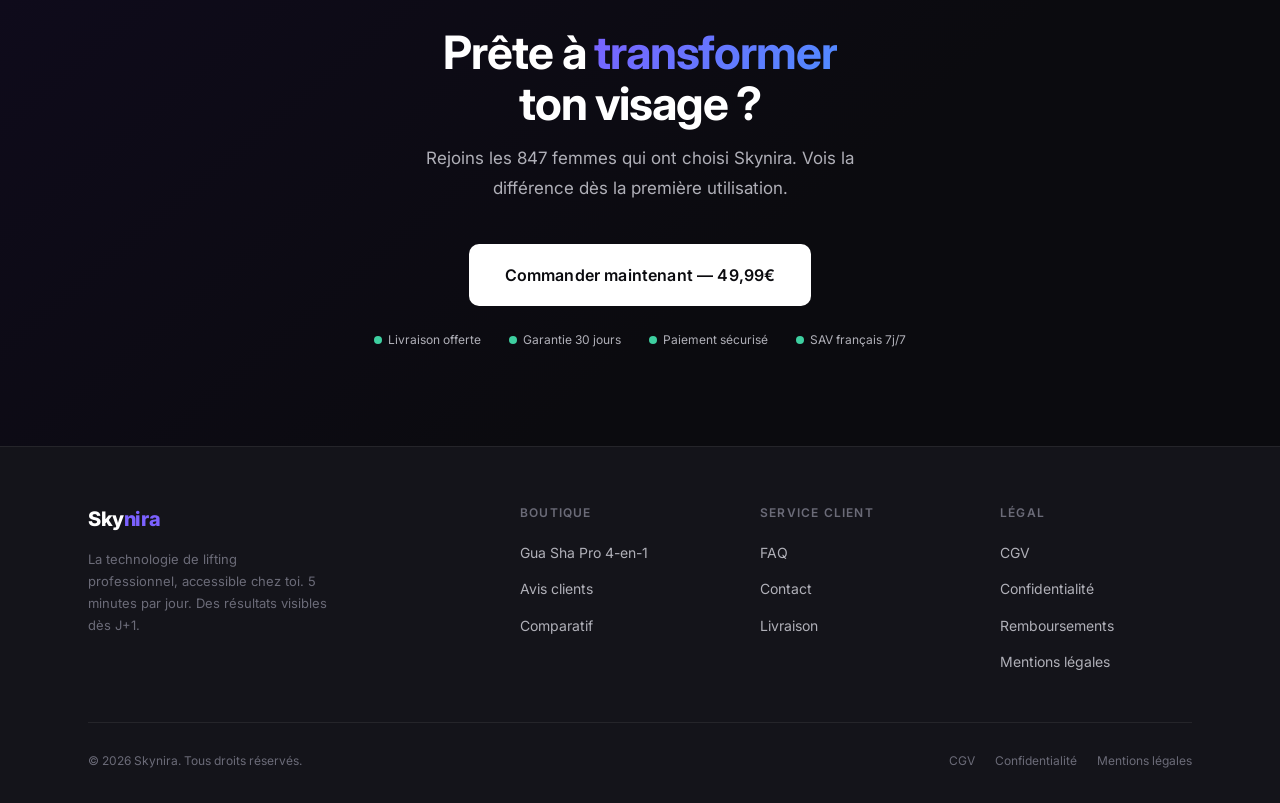
==== commit 86b3513f: "Update index.html" ====
--- a/index.html
+++ b/index.html
@@ -7,9 +7,6 @@
   <meta name="description" content="Gua Sha électrique 4-en-1 : chaleur 45°C, micro-courants EMS, vibration haute fréquence. Résultats visibles dès J+1. Livraison offerte France.">
   <link rel="stylesheet" href="css/style.css">
   <style>
-    /* PAGE-SPECIFIC */
-
-    /* HERO */
     .hero-section {
       min-height: calc(100vh - 100px);
       display: grid;
@@ -20,244 +17,187 @@
       gap: 72px;
       align-items: center;
     }
-
     .hero-left { display: flex; flex-direction: column; gap: 26px; }
-
     .hero-badges { display: flex; gap: 8px; flex-wrap: wrap; }
-
-    .hero-title { margin-bottom: 4px; }
-
+    .hero-title { font-size: clamp(36px, 5.5vw, 62px); font-weight: 700; letter-spacing: -0.03em; line-height: 1.05; }
+    .hero-title .grad {
+      background: linear-gradient(135deg, #C8A8F0, #7B61FF);
+      -webkit-background-clip: text; -webkit-text-fill-color: transparent; background-clip: text;
+    }
     .hero-proof {
-      display: flex;
-      align-items: center;
-      gap: 14px;
-      padding: 14px 18px;
-      background: var(--bg3);
-      border: 1px solid var(--border2);
-      border-radius: var(--r);
-    }
-
+      display: flex; align-items: center; gap: 14px;
+      padding: 14px 18px; background: var(--bg3);
+      border: 1px solid var(--border2); border-radius: var(--r);
+    }
     .proof-avatars { display: flex; }
     .proof-av {
-      width: 30px; height: 30px;
-      border-radius: 50%;
-      background: var(--accent-bg);
-      border: 2px solid var(--bg3);
+      width: 30px; height: 30px; border-radius: 50%;
+      background: var(--accent-bg); border: 2px solid var(--bg3);
       display: flex; align-items: center; justify-content: center;
       font-size: 11px; font-weight: 700; color: var(--accent);
       margin-left: -7px;
     }
     .proof-av:first-child { margin-left: 0; }
-
     .proof-info strong { display: block; font-size: 13px; font-weight: 600; }
     .proof-info span { font-size: 12px; color: var(--text2); }
-    .proof-stars { margin-left: auto; color: #F5C842; letter-spacing: 1px; font-size: 13px; }
-
+    .proof-stars { margin-left: auto; color: #F5C842; font-size: 13px; letter-spacing: 1px; }
     .hero-price-row { display: flex; align-items: center; gap: 14px; }
     .price-main { font-size: 46px; font-weight: 800; letter-spacing: -0.03em; }
-    .price-old  { font-size: 22px; color: var(--text3); text-decoration: line-through; }
+    .price-old { font-size: 22px; color: var(--text3); text-decoration: line-through; }
     .price-save {
-      background: var(--green-bg);
-      border: 1px solid rgba(62,207,160,0.25);
-      color: var(--green);
-      font-size: 12px; font-weight: 700;
+      background: var(--green-bg); border: 1px solid rgba(62,207,160,0.25);
+      color: var(--green); font-size: 12px; font-weight: 700;
       padding: 5px 12px; border-radius: 20px;
     }
-
     .hero-btns { display: flex; flex-direction: column; gap: 10px; }
-
-    .hero-micro {
-      display: flex; gap: 20px; flex-wrap: wrap;
-    }
-    .hero-micro-item {
-      display: flex; align-items: center; gap: 6px;
-      font-size: 12px; color: var(--text2);
-    }
-
-    /* HERO RIGHT */
+    .hero-micro { display: flex; gap: 20px; flex-wrap: wrap; }
+    .hero-micro-item { display: flex; align-items: center; gap: 6px; font-size: 12px; color: var(--text2); }
+
+    /* HERO RIGHT — IMAGE PRINCIPALE */
     .hero-right { position: relative; }
-
     .hero-img-wrap {
-      border-radius: var(--r-xl);
-      overflow: hidden;
-      background: var(--bg3);
-      border: 1px solid var(--border);
-      aspect-ratio: 4/5;
-      position: relative;
-    }
-    .hero-img-wrap img { width:100%; height:100%; object-fit:cover; transition: transform 0.5s ease; }
+      border-radius: var(--r-xl); overflow: hidden;
+      background: var(--bg3); border: 1px solid var(--border);
+      aspect-ratio: 3/4; position: relative;
+    }
+    .hero-img-wrap img { width:100%; height:100%; object-fit:cover; object-position: center top; transition: transform 0.5s ease; }
     .hero-img-wrap:hover img { transform: scale(1.03); }
 
     .float-card {
-      position: absolute;
-      background: rgba(11,11,15,0.9);
-      backdrop-filter: blur(16px);
-      border: 1px solid var(--border2);
-      border-radius: var(--r);
-      padding: 12px 16px;
-      display: flex;
-      align-items: center;
-      gap: 10px;
-    }
-
-    .float-top { top: 20px; right: -24px; }
-    .float-bottom { bottom: 20px; left: -24px; }
-
+      position: absolute; background: rgba(11,11,15,0.9);
+      backdrop-filter: blur(16px); border: 1px solid var(--border2);
+      border-radius: var(--r); padding: 12px 16px;
+      display: flex; align-items: center; gap: 10px;
+    }
+    .float-top { top: 20px; right: -20px; }
+    .float-bottom { bottom: 20px; left: -20px; }
     .float-icon {
-      width: 36px; height: 36px;
-      background: var(--accent-bg);
-      border: 1px solid var(--accent-border);
-      border-radius: var(--r-sm);
+      width: 36px; height: 36px; background: var(--accent-bg);
+      border: 1px solid var(--accent-border); border-radius: var(--r-sm);
       display: flex; align-items: center; justify-content: center;
       font-size: 18px; flex-shrink: 0;
     }
     .float-info strong { display: block; font-size: 13px; font-weight: 600; }
-    .float-info span   { font-size: 11px; color: var(--text2); }
-
-    /* LOGOS BAR */
+    .float-info span { font-size: 11px; color: var(--text2); }
+
+    /* LOGOS */
     .logos-bar {
-      background: var(--bg2);
-      border-top: 1px solid var(--border);
-      border-bottom: 1px solid var(--border);
-      padding: 22px 28px;
+      background: var(--bg2); border-top: 1px solid var(--border);
+      border-bottom: 1px solid var(--border); padding: 22px 28px;
     }
     .logos-inner {
-      max-width: 1000px;
-      margin: 0 auto;
-      display: flex;
-      align-items: center;
-      justify-content: center;
-      gap: 12px;
-      flex-wrap: wrap;
+      max-width: 1000px; margin: 0 auto;
+      display: flex; align-items: center; justify-content: center;
+      gap: 12px; flex-wrap: wrap;
     }
     .logos-label { font-size: 11px; color: var(--text3); font-weight: 600; letter-spacing: 0.1em; text-transform: uppercase; }
     .logo-pill {
-      background: var(--bg3);
-      border: 1px solid var(--border);
-      border-radius: var(--r-sm);
-      padding: 7px 16px;
+      background: var(--bg3); border: 1px solid var(--border);
+      border-radius: var(--r-sm); padding: 7px 16px;
       font-size: 11px; font-weight: 600; color: var(--text2); letter-spacing: 0.06em;
     }
 
     /* PROBLEM */
     .problem-section { background: var(--bg2); }
-    .problem-grid {
-      display: grid;
-      grid-template-columns: repeat(3, 1fr);
-      gap: 16px;
-    }
+    .problem-grid { display: grid; grid-template-columns: repeat(3,1fr); gap: 16px; }
     .problem-num {
-      font-size: 54px; font-weight: 800;
-      letter-spacing: -0.04em;
-      line-height: 1;
-      margin-bottom: 16px;
+      font-size: 54px; font-weight: 800; letter-spacing: -0.04em;
+      line-height: 1; margin-bottom: 16px;
+      background: linear-gradient(135deg, var(--accent), var(--accent2));
+      -webkit-background-clip: text; -webkit-text-fill-color: transparent; background-clip: text;
     }
     .problem-card h3 { margin-bottom: 10px; }
 
-    /* FEATURES SHOWCASE */
-    .showcase-grid {
-      display: grid;
-      grid-template-columns: 1fr 1fr;
-      gap: 80px;
-      align-items: center;
+    /* SHOWCASE — 3 colonnes d'images */
+    .showcase-section { padding: 96px 0; }
+    .showcase-inner {
+      max-width: 1160px; margin: 0 auto; padding: 0 28px;
+      display: grid; grid-template-columns: 1fr 1fr; gap: 80px; align-items: center;
     }
     .showcase-imgs {
-      display: grid;
-      grid-template-columns: 1fr 1fr;
-      gap: 10px;
+      display: grid; grid-template-columns: 1fr 1fr; gap: 10px;
     }
     .showcase-img {
-      background: var(--bg3);
-      border: 1px solid var(--border);
-      border-radius: var(--r);
-      overflow: hidden;
-      aspect-ratio: 1;
-    }
-    .showcase-img img { width:100%; height:100%; object-fit:cover; transition: transform 0.4s; }
+      background: var(--bg3); border: 1px solid var(--border);
+      border-radius: var(--r); overflow: hidden;
+    }
+    .showcase-img.tall { grid-row: 1 / 3; }
+    .showcase-img img { width:100%; height:100%; object-fit:cover; display:block; transition: transform 0.4s; }
     .showcase-img:hover img { transform: scale(1.06); }
-    .showcase-img.wide { grid-column: 1/3; aspect-ratio: 2/1; }
-
-    .feat-list { display: flex; flex-direction: column; gap: 12px; }
+    .showcase-img.tall { aspect-ratio: auto; }
+    .showcase-img:not(.tall) { aspect-ratio: 1; }
+
+    .feat-list { display: flex; flex-direction: column; gap: 12px; margin-top: 28px; }
     .feat-item {
       display: flex; gap: 14px; align-items: flex-start;
-      padding: 16px 18px;
-      background: var(--bg3);
-      border: 1px solid var(--border);
-      border-radius: var(--r);
+      padding: 16px 18px; background: var(--bg3);
+      border: 1px solid var(--border); border-radius: var(--r);
       transition: border-color 0.2s;
     }
     .feat-item:hover { border-color: var(--accent-border); }
     .feat-icon {
-      width: 42px; height: 42px;
-      background: var(--accent-bg);
-      border: 1px solid var(--accent-border);
-      border-radius: var(--r-sm);
+      width: 42px; height: 42px; background: var(--accent-bg);
+      border: 1px solid var(--accent-border); border-radius: var(--r-sm);
       display: flex; align-items: center; justify-content: center;
       font-size: 21px; flex-shrink: 0;
     }
     .feat-body strong { display: block; font-size: 14px; font-weight: 600; margin-bottom: 3px; }
     .feat-body span { font-size: 13px; color: var(--text2); line-height: 1.5; }
     .feat-tag {
-      display: inline-block; margin-top: 6px;
-      font-size: 10px; font-weight: 700; letter-spacing: 0.08em; text-transform: uppercase;
-      color: var(--accent); background: var(--accent-bg);
-      padding: 2px 8px; border-radius: 4px;
-    }
-
-    /* BEFORE/AFTER */
-    .ba-section { background: var(--bg2); }
-    .ba-wrap {
-      display: grid;
-      grid-template-columns: 1fr 48px 1fr;
-      max-width: 760px;
-      margin: 0 auto;
-      border-radius: var(--r-lg);
-      overflow: hidden;
-      border: 1px solid var(--border);
-    }
-    .ba-col { padding: 40px 32px; }
-    .ba-before { background: var(--bg3); }
-    .ba-after  { background: linear-gradient(140deg, #110B1F, #17121F); }
-    .ba-sep {
-      display: flex; align-items: center; justify-content: center;
-      background: var(--border); position: relative;
-    }
-    .ba-vs {
-      position: absolute;
-      background: var(--bg4);
-      border: 1px solid var(--border2);
-      border-radius: 20px;
-      padding: 5px 10px;
-      font-size: 11px; font-weight: 700; color: var(--text2); letter-spacing: 0.05em;
-    }
-    .ba-label {
-      font-size: 11px; letter-spacing: 0.14em; text-transform: uppercase;
-      font-weight: 700; color: var(--text3); margin-bottom: 22px;
-    }
-    .ba-after .ba-label { color: var(--accent); }
+      display: inline-block; margin-top: 6px; font-size: 10px;
+      font-weight: 700; letter-spacing: 0.08em; text-transform: uppercase;
+      color: var(--accent); background: var(--accent-bg); padding: 2px 8px; border-radius: 4px;
+    }
+
+    /* BEFORE/AFTER — image product-5 */
+    .ba-section { background: var(--bg2); border-top: 1px solid var(--border); border-bottom: 1px solid var(--border); }
+    .ba-inner { max-width: 1160px; margin: 0 auto; padding: 96px 28px; display: grid; grid-template-columns: 1fr 1fr; gap: 72px; align-items: center; }
+    .ba-image-wrap {
+      border-radius: var(--r-xl); overflow: hidden;
+      border: 1px solid var(--border); aspect-ratio: 16/9;
+    }
+    .ba-image-wrap img { width:100%; height:100%; object-fit:cover; object-position: center; }
+    .ba-content { display: flex; flex-direction: column; gap: 20px; }
     .ba-items { display: flex; flex-direction: column; gap: 8px; }
+    .ba-row { display: grid; grid-template-columns: 1fr 1fr; gap: 8px; }
     .ba-item {
       padding: 10px 14px; border-radius: var(--r-sm);
       font-size: 13px; font-weight: 500;
     }
-    .ba-before .ba-item { background: rgba(255,255,255,0.04); color: var(--text2); }
-    .ba-after  .ba-item { background: rgba(123,97,255,0.07); color: var(--text); }
-    .ba-after  .ba-item.win { background: rgba(123,97,255,0.14); color: var(--accent); border: 1px solid var(--accent-border); }
+    .ba-before-item { background: rgba(255,255,255,0.04); color: var(--text2); }
+    .ba-after-item { background: rgba(123,97,255,0.12); color: var(--accent); border: 1px solid var(--accent-border); }
+    .ba-labels { display: grid; grid-template-columns: 1fr 1fr; gap: 8px; margin-bottom: 4px; }
+    .ba-label { font-size: 11px; font-weight: 700; letter-spacing: 0.12em; text-transform: uppercase; }
+    .ba-label.before { color: var(--text3); }
+    .ba-label.after { color: var(--accent); }
+
+    /* LIFESTYLE MIRROR — image product-5 (miroir salle de bain) */
+    .lifestyle-section { padding: 96px 0; }
+    .lifestyle-inner {
+      max-width: 1160px; margin: 0 auto; padding: 0 28px;
+      display: grid; grid-template-columns: 1fr 1fr; gap: 72px; align-items: center;
+    }
+    .lifestyle-img {
+      border-radius: var(--r-xl); overflow: hidden;
+      border: 1px solid var(--border); aspect-ratio: 4/3;
+    }
+    .lifestyle-img img { width:100%; height:100%; object-fit:cover; object-position: center top; }
+    .lifestyle-content { display: flex; flex-direction: column; gap: 20px; }
 
     /* REVIEWS */
-    .reviews-section { background: var(--bg2); }
+    .reviews-section { background: var(--bg2); border-top: 1px solid var(--border); }
     .reviews-grid { display: grid; grid-template-columns: repeat(3,1fr); gap: 14px; }
-    .review-stars { margin-bottom: 10px; }
+    .review-card { display: flex; flex-direction: column; }
+    .review-stars { color: #F5C842; letter-spacing: 2px; font-size: 14px; margin-bottom: 10px; }
     .review-title { font-size: 15px; font-weight: 600; margin-bottom: 10px; }
-    .review-text  { font-size: 13px; color: var(--text2); line-height: 1.7; flex: 1; }
+    .review-text { font-size: 13px; color: var(--text2); line-height: 1.7; flex: 1; }
     .review-footer {
       display: flex; align-items: center; justify-content: space-between;
       padding-top: 14px; border-top: 1px solid var(--border); margin-top: 14px;
     }
     .rev-av {
-      width: 34px; height: 34px;
-      background: var(--accent-bg); border: 1px solid var(--accent-border);
-      border-radius: 50%;
+      width: 34px; height: 34px; background: var(--accent-bg);
+      border: 1px solid var(--accent-border); border-radius: 50%;
       display: flex; align-items: center; justify-content: center;
       font-size: 13px; font-weight: 700; color: var(--accent);
     }
@@ -265,12 +205,14 @@
     .rev-date { font-size: 11px; color: var(--text3); }
     .rev-verified { font-size: 11px; color: var(--green); font-weight: 600; }
 
+    /* COMPARE */
+    .compare-section { padding: 96px 0; max-width: 1000px; margin: 0 auto; padding: 96px 28px; }
+
     /* GUARANTEE */
     .g-grid { display: grid; grid-template-columns: repeat(4,1fr); gap: 14px; }
     .g-icon {
-      width: 54px; height: 54px;
-      background: var(--accent-bg); border: 1px solid var(--accent-border);
-      border-radius: 14px;
+      width: 54px; height: 54px; background: var(--accent-bg);
+      border: 1px solid var(--accent-border); border-radius: 14px;
       display: flex; align-items: center; justify-content: center;
       font-size: 26px; margin: 0 auto 14px;
     }
@@ -280,26 +222,28 @@
     /* FINAL CTA */
     .final-section {
       background: linear-gradient(140deg, #0F0B1C, var(--bg) 60%);
-      border-top: 1px solid var(--border);
-      padding: 96px 0;
-      text-align: center;
+      border-top: 1px solid var(--border); padding: 96px 0; text-align: center;
     }
 
     /* RESPONSIVE */
     @media (max-width: 960px) {
       .hero-section { grid-template-columns: 1fr; gap: 40px; padding: 40px 18px; min-height: auto; }
       .float-card { display: none; }
-      .showcase-grid { grid-template-columns: 1fr; gap: 40px; }
+      .hero-img-wrap { aspect-ratio: 4/3; }
+      .showcase-inner { grid-template-columns: 1fr; gap: 40px; padding: 64px 18px; }
+      .ba-inner { grid-template-columns: 1fr; gap: 40px; padding: 64px 18px; }
+      .lifestyle-inner { grid-template-columns: 1fr; gap: 40px; padding: 64px 18px; }
       .problem-grid { grid-template-columns: 1fr; }
       .reviews-grid { grid-template-columns: 1fr; }
       .g-grid { grid-template-columns: 1fr 1fr; }
-      .ba-wrap { grid-template-columns: 1fr; }
-      .ba-sep { display: none; }
     }
     @media (max-width: 640px) {
-      .hero-section { padding: 32px 14px; }
-      .showcase-imgs { display: none; }
+      .hero-section { padding: 28px 14px; }
       .g-grid { grid-template-columns: 1fr; }
+      .ba-row { grid-template-columns: 1fr; }
+      .ba-labels { grid-template-columns: 1fr; }
+      .showcase-imgs { grid-template-columns: 1fr; }
+      .showcase-img.tall { aspect-ratio: 4/3; }
     }
   </style>
 </head>
@@ -315,7 +259,7 @@
   <div class="nav-inner">
     <a href="index.html" class="nav-logo">Sky<span>nira</span></a>
     <ul class="nav-links">
-      <li><a href="index.html" class="nav-link">Accueil</a></li>
+      <li><a href="index.html" class="nav-link" style="color:var(--text)">Accueil</a></li>
       <li><a href="product.html" class="nav-link">Le Produit</a></li>
       <li><a href="faq.html" class="nav-link">FAQ</a></li>
       <li><a href="contact.html" class="nav-link">Contact</a></li>
@@ -330,7 +274,7 @@
   </div>
 </nav>
 
-<!-- HERO -->
+<!-- ═══ HERO ═══ -->
 <section class="hero-section" id="hero">
   <div class="hero-left">
     <div class="hero-badges animate-up d1">
@@ -340,11 +284,11 @@
 
     <h1 class="hero-title animate-up d2">
       Le lifting visage<br>professionnel.<br>
-      <span class="glow-text">Chez toi.</span>
+      <span class="grad">Chez toi.</span>
     </h1>
 
-    <p class="animate-up d3" style="font-size:17px;max-width:460px">
-      Technologie 4-en-1 : chaleur 45°C, micro-courants EMS, vibration haute fréquence.<br>Résultats visibles dès la première utilisation.
+    <p class="animate-up d3" style="font-size:17px;max-width:460px;color:var(--text2);line-height:1.7">
+      Technologie 4-en-1 : chaleur 45°C, micro-courants EMS,<br>vibration haute fréquence. Résultats visibles dès J+1.
     </p>
 
     <div class="hero-proof animate-up d4">
@@ -380,9 +324,10 @@
     </div>
   </div>
 
+  <!-- IMAGE HERO — packshot premium fond noir -->
   <div class="hero-right animate-up d3">
     <div class="hero-img-wrap">
-      <img src="images/hero.jpg" alt="Skynira Gua Sha Pro 4-en-1" onerror="this.style.minHeight='500px'">
+      <img src="image/hero.jpg" alt="Skynira Gua Sha Pro 4-en-1 — packshot premium">
     </div>
     <div class="float-card float-top">
       <div class="float-icon">⚡</div>
@@ -409,134 +354,169 @@
   </div>
 </div>
 
-<!-- PROBLÈME -->
+<!-- ═══ PROBLÈME ═══ -->
 <section class="problem-section section" id="probleme">
   <div class="container">
     <div class="section-header" data-reveal>
       <span class="eyebrow">Le constat</span>
-      <h2>Les soins pro sont <span class="glow-text">hors de prix.</span></h2>
-      <p class="sub">Des milliers de femmes paient des centaines d'euros chaque mois pour ce que tu peux faire chez toi en 5 minutes.</p>
+      <h2 class="section-title">Les soins pro sont <span class="glow-text">hors de prix.</span></h2>
+      <p class="section-sub">Des milliers de femmes paient des centaines d'euros chaque mois pour ce que tu peux faire chez toi en 5 minutes.</p>
     </div>
     <div class="problem-grid">
       <div class="card" data-reveal data-delay="1">
-        <div class="problem-num glow-text">150€</div>
+        <div class="problem-num">150€</div>
         <h3>Prix d'une séance lifting en institut</h3>
-        <p style="margin-top:10px">Et plusieurs séances par mois pour maintenir le résultat. La technologie professionnelle était réservée à quelques-unes.</p>
+        <p style="margin-top:10px;color:var(--text2)">Et plusieurs séances par mois pour maintenir le résultat. La technologie professionnelle était réservée à quelques-unes.</p>
       </div>
       <div class="card" data-reveal data-delay="2">
-        <div class="problem-num glow-text">5 min</div>
+        <div class="problem-num">5 min</div>
         <h3>C'est tout ce qu'il faut par jour</h3>
-        <p style="margin-top:10px">Pas besoin d'une heure de soin. 5 minutes le matin avec Skynira, et tu attaques ta journée avec un visage transformé.</p>
+        <p style="margin-top:10px;color:var(--text2)">Pas besoin d'une heure de soin. 5 minutes le matin avec Skynira, et tu attaques ta journée avec un visage transformé.</p>
       </div>
       <div class="card" data-reveal data-delay="3">
-        <div class="problem-num glow-text">J+1</div>
+        <div class="problem-num">J+1</div>
         <h3>Résultats visibles dès la première fois</h3>
-        <p style="margin-top:10px">Contrairement aux crèmes, les micro-courants EMS et la chaleur agissent immédiatement sur les muscles et les tissus.</p>
-      </div>
-    </div>
-  </div>
-</section>
-
-<!-- SHOWCASE -->
-<section class="section" id="produit">
-  <div class="container">
-    <div class="showcase-grid">
-      <div class="showcase-imgs" data-reveal>
-        <div class="showcase-img wide">
-          <img src="images/product-1.jpg" alt="Skynira 4-en-1" onerror="this.style.background='var(--bg3)'">
-        </div>
-        <div class="showcase-img">
-          <img src="images/product-2.jpg" alt="Chaleur 45°C" onerror="this.style.background='var(--bg3)'">
-        </div>
-        <div class="showcase-img">
-          <img src="images/product-3.jpg" alt="EMS" onerror="this.style.background='var(--bg3)'">
-        </div>
-      </div>
-      <div data-reveal data-delay="2">
-        <span class="eyebrow" style="margin-bottom:18px;display:inline-flex">✦ Technologie 4-en-1</span>
-        <h2 style="margin-bottom:28px">4 technologies pro.<br><span class="glow-text">Un seul appareil.</span></h2>
-        <div class="feat-list">
-          <div class="feat-item">
-            <div class="feat-icon">🔥</div>
-            <div class="feat-body">
-              <strong>Chaleur thérapeutique 45°C</strong>
-              <span>Dilate les pores, active la microcirculation. Les soins pénètrent 3× plus profondément.</span>
-              <div class="feat-tag">Infrarouge profond</div>
-            </div>
+        <p style="margin-top:10px;color:var(--text2)">Contrairement aux crèmes, les micro-courants EMS et la chaleur agissent immédiatement sur les muscles et les tissus.</p>
+      </div>
+    </div>
+  </div>
+</section>
+
+<!-- ═══ SHOWCASE PRODUIT — image lifestyle + features ═══ -->
+<section class="showcase-section" id="produit">
+  <div class="showcase-inner">
+    <!-- GRILLE D'IMAGES : product-1 (lifestyle femme) + product-2 (macro chaleur) -->
+    <div class="showcase-imgs" data-reveal>
+      <div class="showcase-img tall">
+        <img src="image/product-1.jpg" alt="Skynira — utilisation sur le visage, effet chaleur">
+      </div>
+      <div class="showcase-img">
+        <img src="image/product-2.jpg" alt="Skynira — macro chaleur infrarouge sur la peau">
+      </div>
+      <div class="showcase-img">
+        <img src="image/product-3.jpg" alt="Skynira — flat lay produit avec accessoires">
+      </div>
+    </div>
+
+    <div data-reveal data-delay="2">
+      <span class="eyebrow" style="margin-bottom:18px;display:inline-flex">✦ Technologie 4-en-1</span>
+      <h2 class="section-title">4 technologies pro.<br><span class="glow-text">Un seul appareil.</span></h2>
+      <div class="feat-list">
+        <div class="feat-item">
+          <div class="feat-icon">🔥</div>
+          <div class="feat-body">
+            <strong>Chaleur thérapeutique 45°C</strong>
+            <span>Dilate les pores, active la microcirculation. Les soins pénètrent 3× plus profondément.</span>
+            <div class="feat-tag">Infrarouge profond</div>
           </div>
-          <div class="feat-item">
-            <div class="feat-icon">⚡</div>
-            <div class="feat-body">
-              <strong>Micro-courants EMS haute fréquence</strong>
-              <span>Stimule les 43 muscles du visage. Lifting naturel visible sans aiguille ni douleur.</span>
-              <div class="feat-tag">EMS professionnel</div>
-            </div>
+        </div>
+        <div class="feat-item">
+          <div class="feat-icon">⚡</div>
+          <div class="feat-body">
+            <strong>Micro-courants EMS haute fréquence</strong>
+            <span>Stimule les 43 muscles du visage. Lifting naturel visible sans aiguille ni douleur.</span>
+            <div class="feat-tag">EMS professionnel</div>
           </div>
-          <div class="feat-item">
-            <div class="feat-icon">〜</div>
-            <div class="feat-body">
-              <strong>Vibration 8 000 cycles/min</strong>
-              <span>Drainage lymphatique complet. Réduit les poches et le double menton en 5 min.</span>
-              <div class="feat-tag">8 000 RPM</div>
-            </div>
+        </div>
+        <div class="feat-item">
+          <div class="feat-icon">〜</div>
+          <div class="feat-body">
+            <strong>Vibration 8 000 cycles/min</strong>
+            <span>Drainage lymphatique complet. Réduit les poches et le double menton en 5 min.</span>
+            <div class="feat-tag">8 000 RPM</div>
           </div>
-          <div class="feat-item">
-            <div class="feat-icon">🎛️</div>
-            <div class="feat-body">
-              <strong>4 modes ajustables · USB</strong>
-              <span>Personnalise l'intensité. Batterie longue durée, charge USB universelle.</span>
-              <div class="feat-tag">Plug & Play</div>
-            </div>
+        </div>
+        <div class="feat-item">
+          <div class="feat-icon">🎛️</div>
+          <div class="feat-body">
+            <strong>4 modes ajustables · USB</strong>
+            <span>Personnalise l'intensité. Batterie longue durée, charge USB universelle.</span>
+            <div class="feat-tag">Plug & Play</div>
           </div>
         </div>
-        <a href="product.html" class="btn btn-primary btn-full" style="margin-top:24px">Commander maintenant — 49,99€ →</a>
-      </div>
-    </div>
-  </div>
-</section>
-
-<!-- AVANT/APRÈS -->
-<section class="ba-section section" id="resultats">
-  <div class="container">
-    <div class="section-header" data-reveal>
+      </div>
+      <a href="product.html" class="btn btn-primary" style="margin-top:24px;width:100%;padding:16px;font-size:15px">Commander — 49,99€ →</a>
+    </div>
+  </div>
+</section>
+
+<!-- ═══ AVANT/APRÈS — image product-4 (split face) ═══ -->
+<section class="ba-section" id="resultats">
+  <div class="ba-inner">
+
+    <!-- IMAGE AVANT/APRÈS côté gauche -->
+    <div data-reveal>
+      <div class="ba-image-wrap">
+        <img src="image/product-4.jpg" alt="Skynira — avant et après utilisation, transformation visible">
+      </div>
+    </div>
+
+    <!-- CONTENU côté droit -->
+    <div class="ba-content" data-reveal data-delay="2">
       <span class="eyebrow">Transformation</span>
-      <h2>Ce qui change en <span class="glow-text">2 semaines</span></h2>
-      <p class="sub">5 minutes par jour. Des résultats que tu vois — et que les autres remarquent.</p>
-    </div>
-    <div class="ba-wrap" data-reveal>
-      <div class="ba-col ba-before">
-        <div class="ba-label">Avant Skynira</div>
-        <div class="ba-items">
-          <div class="ba-item">Visage gonflé le matin</div>
-          <div class="ba-item">Teint terne et fatigué</div>
-          <div class="ba-item">Double menton visible</div>
-          <div class="ba-item">Rides d'expression marquées</div>
-          <div class="ba-item">Pores dilatés</div>
-          <div class="ba-item">150€ / mois en institut</div>
-        </div>
-      </div>
-      <div class="ba-sep"><div class="ba-vs">VS</div></div>
-      <div class="ba-col ba-after">
-        <div class="ba-label">Après Skynira</div>
-        <div class="ba-items">
-          <div class="ba-item win">Visage liftée et défini</div>
-          <div class="ba-item win">Teint lumineux et éclatant</div>
-          <div class="ba-item win">Ovale du visage redessiné</div>
-          <div class="ba-item">Rides visiblement atténuées</div>
-          <div class="ba-item">Peau lissée et repulpée</div>
-          <div class="ba-item win">Paiement unique — 49,99€</div>
-        </div>
-      </div>
-    </div>
-  </div>
-</section>
-
-<!-- COMPARATIF -->
-<section class="section" id="comparatif">
+      <h2 class="section-title">Ce qui change en <span class="glow-text">2 semaines</span></h2>
+      <p style="color:var(--text2);font-size:15px">5 minutes par jour. Des résultats que tu vois — et que les autres remarquent.</p>
+
+      <div class="ba-labels">
+        <span class="ba-label before">Avant Skynira</span>
+        <span class="ba-label after">Après Skynira</span>
+      </div>
+      <div class="ba-items">
+        <div class="ba-row">
+          <div class="ba-item ba-before-item">Visage gonflé le matin</div>
+          <div class="ba-item ba-after-item">Visage liftée et défini</div>
+        </div>
+        <div class="ba-row">
+          <div class="ba-item ba-before-item">Teint terne et fatigué</div>
+          <div class="ba-item ba-after-item">Teint lumineux et éclatant</div>
+        </div>
+        <div class="ba-row">
+          <div class="ba-item ba-before-item">Double menton visible</div>
+          <div class="ba-item ba-after-item">Ovale redessiné</div>
+        </div>
+        <div class="ba-row">
+          <div class="ba-item ba-before-item">150€ / mois en institut</div>
+          <div class="ba-item ba-after-item">Paiement unique — 49,99€</div>
+        </div>
+      </div>
+      <a href="product.html" class="btn btn-primary" style="width:100%;padding:16px;font-size:15px">Je veux ce résultat →</a>
+    </div>
+  </div>
+</section>
+
+<!-- ═══ LIFESTYLE MIROIR — image product-5 (femme robe blanche miroir) ═══ -->
+<section class="lifestyle-section" id="lifestyle">
+  <div class="lifestyle-inner">
+    <div class="lifestyle-content" data-reveal>
+      <span class="eyebrow">Rituel quotidien</span>
+      <h2 class="section-title">5 minutes.<br><span class="glow-text">Chaque matin.</span><br>Pour toujours.</h2>
+      <p style="color:var(--text2);font-size:15px;line-height:1.75">
+        Intègre Skynira dans ta routine du matin. Avant le sérum, avant la crème solaire. Juste 5 minutes qui changent tout ce que tu vois dans le miroir.
+      </p>
+      <div class="check-list">
+        <div class="check-item">Pas besoin de rendez-vous ni de déplacement</div>
+        <div class="check-item">Utilisable en pyjama, en robe de bain, n'importe où</div>
+        <div class="check-item">Résultats cumulatifs — chaque jour compte</div>
+        <div class="check-item">Compatible avec tous tes soins existants</div>
+      </div>
+      <a href="product.html" class="btn btn-primary" style="width:100%;padding:16px;font-size:15px;margin-top:8px">Commander — 49,99€ →</a>
+    </div>
+
+    <!-- IMAGE miroir salle de bain -->
+    <div data-reveal data-delay="2">
+      <div class="lifestyle-img">
+        <img src="image/product-5.jpg" alt="Skynira — routine beauté du matin devant le miroir">
+      </div>
+    </div>
+  </div>
+</section>
+
+<!-- ═══ COMPARATIF ═══ -->
+<section style="background:var(--bg2);border-top:1px solid var(--border);padding:96px 0" id="comparatif">
   <div class="container">
     <div class="section-header" data-reveal>
       <span class="eyebrow">Comparatif</span>
-      <h2>Pourquoi <span class="glow-text">Skynira</span> gagne</h2>
+      <h2 class="section-title">Pourquoi <span class="glow-text">Skynira</span> gagne</h2>
     </div>
     <div class="compare-wrap" data-reveal>
       <table class="compare-table">
@@ -566,16 +546,16 @@
   </div>
 </section>
 
-<!-- AVIS -->
+<!-- ═══ AVIS ═══ -->
 <section class="reviews-section section" id="avis">
   <div class="container">
     <div class="section-header" data-reveal>
       <span class="eyebrow">⭐ Avis vérifiés</span>
-      <h2>847 femmes ont déjà <span class="glow-text">transformé</span> leur visage</h2>
+      <h2 class="section-title">847 femmes ont déjà <span class="glow-text">transformé</span> leur visage</h2>
     </div>
     <div class="reviews-grid">
-      <div class="card" style="display:flex;flex-direction:column" data-reveal data-delay="1">
-        <div class="stars review-stars">★★★★★</div>
+      <div class="card review-card" data-reveal data-delay="1">
+        <div class="review-stars">★★★★★</div>
         <div class="review-title">"Résultat visible dès J+1"</div>
         <p class="review-text">"Je l'utilise depuis 3 semaines et mes collègues me demandent si j'ai changé quelque chose. Mon visage est vraiment plus défini chaque matin. Je ne pensais pas que ça marcherait aussi vite."</p>
         <div class="review-footer">
@@ -586,8 +566,8 @@
           <div class="rev-verified">✓ Vérifié</div>
         </div>
       </div>
-      <div class="card" style="display:flex;flex-direction:column" data-reveal data-delay="2">
-        <div class="stars review-stars">★★★★★</div>
+      <div class="card review-card" data-reveal data-delay="2">
+        <div class="review-stars">★★★★★</div>
         <div class="review-title">"J'ai annulé mon abonnement institut"</div>
         <p class="review-text">"Je payais 120€/mois en institut. Maintenant je fais ça chez moi en 5 minutes. Le résultat est vraiment comparable. J'ai économisé plus de 700€ en 6 mois."</p>
         <div class="review-footer">
@@ -598,10 +578,10 @@
           <div class="rev-verified">✓ Vérifié</div>
         </div>
       </div>
-      <div class="card" style="display:flex;flex-direction:column" data-reveal data-delay="3">
-        <div class="stars review-stars">★★★★★</div>
+      <div class="card review-card" data-reveal data-delay="3">
+        <div class="review-stars">★★★★★</div>
         <div class="review-title">"Mon double menton a vraiment diminué"</div>
-        <p class="review-text">"Franchement sceptique au départ. Après 2 semaines, mon double menton s'est réduit de façon visible. Mon mari l'a remarqué sans que je lui dise quoi que ce soit."</p>
+        <p class="review-text">"Franchement sceptique au départ. Après 2 semaines d'utilisation le matin, mon double menton s'est réduit de façon visible. Mon mari l'a remarqué sans que je lui dise."</p>
         <div class="review-footer">
           <div style="display:flex;align-items:center;gap:10px">
             <div class="rev-av">C</div>
@@ -614,12 +594,12 @@
   </div>
 </section>
 
-<!-- GARANTIE -->
+<!-- ═══ GARANTIE ═══ -->
 <section class="section" id="garantie">
   <div class="container">
     <div class="section-header" data-reveal>
       <span class="eyebrow">Notre promesse</span>
-      <h2>Zéro risque. <span class="glow-text">100% satisfaite</span><br>ou remboursée.</h2>
+      <h2 class="section-title">Zéro risque. <span class="glow-text">100% satisfaite</span><br>ou remboursée.</h2>
     </div>
     <div class="g-grid">
       <div class="card" data-reveal data-delay="1">
@@ -646,12 +626,12 @@
   </div>
 </section>
 
-<!-- FINAL CTA -->
+<!-- ═══ FINAL CTA ═══ -->
 <section class="final-section">
   <div class="container">
     <div data-reveal>
-      <h2 style="margin-bottom:16px">Prête à <span class="glow-text">transformer</span><br>ton visage ?</h2>
-      <p style="font-size:17px;max-width:480px;margin:0 auto 40px">Rejoins les 847 femmes qui ont choisi Skynira. Vois la différence dès la première utilisation.</p>
+      <h2 class="section-title" style="margin-bottom:16px">Prête à <span class="glow-text">transformer</span><br>ton visage ?</h2>
+      <p style="font-size:17px;max-width:480px;margin:0 auto 40px;color:var(--text2)">Rejoins les 847 femmes qui ont choisi Skynira. Vois la différence dès la première utilisation.</p>
       <a href="product.html" class="btn btn-primary btn-primary-lg">Commander maintenant — 49,99€</a>
       <div style="display:flex;justify-content:center;gap:28px;margin-top:24px;flex-wrap:wrap">
         <span class="hero-micro-item"><div class="pulse-dot"></div> Livraison offerte</span>
@@ -708,6 +688,7 @@
   </div>
 </footer>
 
+<!-- STICKY BAR -->
 <div class="sticky-bar">
   <div class="sticky-info">
     <strong>Gua Sha Pro 4-en-1</strong><br>
--- a/css/style.css
+++ b/css/style.css
@@ -0,0 +1,572 @@
+/* ═══════════════════════════════════════
+   SKYNIRA — GLOBAL STYLESHEET
+   Design System · Dark Tech-Beauty
+═══════════════════════════════════════ */
+
+@import url('https://fonts.googleapis.com/css2?family=Inter:wght@300;400;500;600;700;800&display=swap');
+
+/* ─── VARIABLES ─── */
+:root {
+  --bg:       #0B0B0F;
+  --bg2:      #14141A;
+  --bg3:      #1A1A22;
+  --bg4:      #21212B;
+  --bg5:      #282834;
+
+  --text:     #FFFFFF;
+  --text2:    #B0B0B8;
+  --text3:    #6B6B78;
+
+  --accent:   #7B61FF;
+  --accent2:  #4F8CFF;
+  --accent-bg:     rgba(123,97,255,0.08);
+  --accent-border: rgba(123,97,255,0.22);
+  --accent-glow:   0 0 24px rgba(123,97,255,0.25);
+
+  --green:    #3ECFA0;
+  --green-bg: rgba(62,207,160,0.08);
+  --red:      #FF5E5E;
+
+  --border:   rgba(255,255,255,0.07);
+  --border2:  rgba(255,255,255,0.13);
+
+  --r:    10px;
+  --r-sm:  7px;
+  --r-lg: 16px;
+  --r-xl: 24px;
+
+  --shadow: 0 4px 24px rgba(0,0,0,0.4);
+  --shadow-accent: 0 4px 32px rgba(123,97,255,0.2);
+}
+
+/* ─── RESET ─── */
+*, *::before, *::after { margin:0; padding:0; box-sizing:border-box; }
+html { scroll-behavior:smooth; font-size:16px; }
+body {
+  font-family: 'Inter', sans-serif;
+  background: var(--bg);
+  color: var(--text);
+  line-height: 1.65;
+  overflow-x: hidden;
+  -webkit-font-smoothing: antialiased;
+}
+img { display:block; max-width:100%; }
+a { color:inherit; text-decoration:none; }
+button { font-family:'Inter',sans-serif; cursor:pointer; border:none; outline:none; }
+ul { list-style:none; }
+
+/* ─── TYPOGRAPHY ─── */
+h1 {
+  font-size: clamp(36px, 5.5vw, 64px);
+  font-weight: 700;
+  letter-spacing: -0.03em;
+  line-height: 1.05;
+}
+
+h2 {
+  font-size: clamp(28px, 4vw, 46px);
+  font-weight: 700;
+  letter-spacing: -0.025em;
+  line-height: 1.1;
+}
+
+h3 {
+  font-size: clamp(18px, 2.5vw, 22px);
+  font-weight: 600;
+  letter-spacing: -0.01em;
+  line-height: 1.3;
+}
+
+p {
+  font-size: 15px;
+  font-weight: 400;
+  color: var(--text2);
+  line-height: 1.75;
+}
+
+.text-accent { color: var(--accent); }
+.text-white { color: var(--text); }
+.text-muted { color: var(--text2); }
+.text-upper { text-transform: uppercase; letter-spacing: 0.1em; font-size: 11px; font-weight: 600; }
+
+/* ─── LAYOUT ─── */
+.container {
+  max-width: 1160px;
+  margin: 0 auto;
+  padding: 0 28px;
+}
+
+.section { padding: 96px 0; }
+.section-sm { padding: 64px 0; }
+
+.section-header {
+  display: flex;
+  flex-direction: column;
+  align-items: center;
+  text-align: center;
+  gap: 16px;
+  margin-bottom: 60px;
+}
+
+.section-header .sub {
+  max-width: 540px;
+  font-size: 16px;
+  color: var(--text2);
+  line-height: 1.7;
+}
+
+/* ─── EYEBROW ─── */
+.eyebrow {
+  display: inline-flex;
+  align-items: center;
+  gap: 6px;
+  font-size: 11px;
+  font-weight: 600;
+  letter-spacing: 0.12em;
+  text-transform: uppercase;
+  color: var(--accent);
+  background: var(--accent-bg);
+  border: 1px solid var(--accent-border);
+  padding: 5px 14px;
+  border-radius: 20px;
+}
+
+.eyebrow-green {
+  color: var(--green);
+  background: var(--green-bg);
+  border-color: rgba(62,207,160,0.22);
+}
+
+/* ─── BUTTONS ─── */
+.btn {
+  display: inline-flex;
+  align-items: center;
+  justify-content: center;
+  gap: 8px;
+  font-family: 'Inter', sans-serif;
+  font-weight: 600;
+  border-radius: var(--r);
+  transition: all 0.2s ease;
+  cursor: pointer;
+  border: none;
+  text-decoration: none;
+  white-space: nowrap;
+}
+
+.btn-primary {
+  background: #FFFFFF;
+  color: #0B0B0F;
+  padding: 16px 28px;
+  font-size: 15px;
+  letter-spacing: 0.01em;
+}
+.btn-primary:hover {
+  background: #F0F0F0;
+  transform: translateY(-2px);
+  box-shadow: 0 8px 24px rgba(255,255,255,0.15);
+}
+.btn-primary:active { transform: translateY(0); }
+
+.btn-primary-lg {
+  padding: 18px 36px;
+  font-size: 16px;
+}
+
+.btn-outline {
+  background: transparent;
+  color: var(--text2);
+  border: 1.5px solid var(--border2);
+  padding: 15px 28px;
+  font-size: 15px;
+}
+.btn-outline:hover {
+  border-color: var(--accent);
+  color: var(--accent);
+}
+
+.btn-ghost {
+  background: transparent;
+  color: var(--text2);
+  padding: 14px 20px;
+  font-size: 14px;
+}
+.btn-ghost:hover { color: var(--text); }
+
+.btn-full { width: 100%; }
+
+/* ─── CARDS ─── */
+.card {
+  background: var(--bg3);
+  border: 1px solid var(--border);
+  border-radius: var(--r-lg);
+  padding: 28px;
+  transition: border-color 0.2s, transform 0.25s;
+}
+.card:hover {
+  border-color: var(--border2);
+  transform: translateY(-4px);
+}
+
+.card-accent {
+  border-color: var(--accent-border);
+  background: linear-gradient(140deg, rgba(123,97,255,0.06), var(--bg3));
+}
+
+/* ─── DIVIDER ─── */
+.divider {
+  border: none;
+  border-top: 1px solid var(--border);
+  margin: 0;
+}
+
+/* ─── BADGE ─── */
+.badge {
+  display: inline-flex;
+  align-items: center;
+  gap: 5px;
+  font-size: 11px;
+  font-weight: 600;
+  padding: 4px 10px;
+  border-radius: 6px;
+}
+.badge-green { background: var(--green-bg); color: var(--green); border: 1px solid rgba(62,207,160,0.22); }
+.badge-red   { background: rgba(255,94,94,0.08); color: var(--red); border: 1px solid rgba(255,94,94,0.22); }
+.badge-accent { background: var(--accent-bg); color: var(--accent); border: 1px solid var(--accent-border); }
+
+/* ─── GLOW ─── */
+.glow-accent { box-shadow: var(--accent-glow); }
+.glow-text {
+  background: linear-gradient(135deg, var(--accent), var(--accent2));
+  -webkit-background-clip: text;
+  -webkit-text-fill-color: transparent;
+  background-clip: text;
+}
+
+/* ─── TOPBAR ─── */
+.topbar {
+  background: linear-gradient(90deg, #5A42CC, var(--accent), #4F8CFF, var(--accent));
+  background-size: 300% auto;
+  animation: topbar-slide 5s linear infinite;
+  text-align: center;
+  padding: 10px 20px;
+  font-size: 13px;
+  font-weight: 500;
+  color: white;
+  letter-spacing: 0.02em;
+}
+@keyframes topbar-slide { to { background-position: 300% center; } }
+.topbar strong { font-weight: 700; }
+
+/* ─── NAV ─── */
+.nav {
+  position: sticky;
+  top: 0;
+  z-index: 100;
+  background: rgba(11,11,15,0.92);
+  backdrop-filter: blur(20px);
+  -webkit-backdrop-filter: blur(20px);
+  border-bottom: 1px solid var(--border);
+  height: 64px;
+  display: flex;
+  align-items: center;
+}
+
+.nav-inner {
+  display: flex;
+  align-items: center;
+  justify-content: space-between;
+  gap: 24px;
+  width: 100%;
+  max-width: 1160px;
+  margin: 0 auto;
+  padding: 0 28px;
+}
+
+.nav-logo {
+  font-size: 22px;
+  font-weight: 800;
+  letter-spacing: -0.03em;
+  color: var(--text);
+}
+.nav-logo span { color: var(--accent); }
+
+.nav-links {
+  display: flex;
+  align-items: center;
+  gap: 32px;
+}
+
+.nav-link {
+  font-size: 14px;
+  font-weight: 500;
+  color: var(--text2);
+  transition: color 0.2s;
+}
+.nav-link:hover { color: var(--text); }
+
+.nav-right { display: flex; align-items: center; gap: 12px; }
+
+.nav-trust {
+  display: flex;
+  align-items: center;
+  gap: 20px;
+}
+
+.nav-trust-item {
+  font-size: 12px;
+  color: var(--text3);
+  display: flex;
+  align-items: center;
+  gap: 5px;
+}
+
+/* ─── STICKY BOTTOM ─── */
+.sticky-bar {
+  position: fixed;
+  bottom: 0; left: 0; right: 0;
+  background: rgba(11,11,15,0.96);
+  backdrop-filter: blur(20px);
+  -webkit-backdrop-filter: blur(20px);
+  border-top: 1px solid var(--border2);
+  padding: 12px 28px;
+  display: flex;
+  align-items: center;
+  justify-content: space-between;
+  gap: 16px;
+  z-index: 200;
+}
+
+.sticky-info strong { font-size: 14px; font-weight: 700; }
+.sticky-info span { font-size: 12px; color: var(--text2); }
+
+.sticky-right { display: flex; align-items: center; gap: 14px; }
+
+.sticky-price { font-size: 22px; font-weight: 800; letter-spacing: -0.02em; }
+.sticky-old   { font-size: 13px; color: var(--text3); text-decoration: line-through; }
+
+/* ─── STOCK BAR ─── */
+.stock-row {
+  display: flex;
+  align-items: center;
+  gap: 12px;
+  font-size: 13px;
+  font-weight: 500;
+}
+.stock-bar {
+  flex: 1;
+  height: 5px;
+  background: var(--bg4);
+  border-radius: 10px;
+  overflow: hidden;
+}
+.stock-fill {
+  height: 100%;
+  width: 28%;
+  background: linear-gradient(90deg, var(--red), #FF8F8F);
+  border-radius: 10px;
+}
+.stock-label { color: var(--red); white-space: nowrap; font-size: 13px; }
+
+/* ─── PULSE DOT ─── */
+.pulse-dot {
+  width: 8px; height: 8px;
+  background: var(--green);
+  border-radius: 50%;
+  animation: pulse 2s infinite;
+  flex-shrink: 0;
+}
+@keyframes pulse {
+  0%,100% { box-shadow: 0 0 0 0 rgba(62,207,160,0.5); }
+  50%      { box-shadow: 0 0 0 8px rgba(62,207,160,0); }
+}
+
+/* ─── STARS ─── */
+.stars { color: #F5C842; letter-spacing: 2px; font-size: 14px; }
+
+/* ─── CHECK LIST ─── */
+.check-list { display: flex; flex-direction: column; gap: 10px; }
+.check-item {
+  display: flex;
+  align-items: flex-start;
+  gap: 10px;
+  font-size: 14px;
+  font-weight: 400;
+  color: var(--text2);
+}
+.check-item::before {
+  content: '✓';
+  color: var(--green);
+  font-weight: 700;
+  font-size: 13px;
+  margin-top: 1px;
+  flex-shrink: 0;
+}
+
+/* ─── FOOTER ─── */
+footer {
+  background: var(--bg2);
+  border-top: 1px solid var(--border);
+  padding: 56px 0 32px;
+}
+
+.footer-grid {
+  display: grid;
+  grid-template-columns: 2fr 1fr 1fr 1fr;
+  gap: 48px;
+  margin-bottom: 48px;
+}
+
+.footer-logo {
+  font-size: 20px;
+  font-weight: 800;
+  letter-spacing: -0.02em;
+  margin-bottom: 12px;
+}
+.footer-logo span { color: var(--accent); }
+
+.footer-desc { font-size: 13px; color: var(--text3); line-height: 1.7; max-width: 240px; }
+
+.footer-col h4 {
+  font-size: 12px;
+  font-weight: 600;
+  letter-spacing: 0.1em;
+  text-transform: uppercase;
+  color: var(--text3);
+  margin-bottom: 16px;
+}
+
+.footer-col ul { display: flex; flex-direction: column; gap: 10px; }
+.footer-col a { font-size: 14px; color: var(--text2); transition: color 0.2s; }
+.footer-col a:hover { color: var(--text); }
+
+.footer-bottom {
+  display: flex;
+  align-items: center;
+  justify-content: space-between;
+  padding-top: 28px;
+  border-top: 1px solid var(--border);
+  font-size: 12px;
+  color: var(--text3);
+  flex-wrap: wrap;
+  gap: 12px;
+}
+
+.footer-bottom-links { display: flex; gap: 20px; }
+.footer-bottom-links a { color: var(--text3); transition: color 0.2s; }
+.footer-bottom-links a:hover { color: var(--text2); }
+
+/* ─── FAQ ─── */
+.faq-item { border-bottom: 1px solid var(--border); }
+
+.faq-btn {
+  width: 100%;
+  background: none;
+  border: none;
+  padding: 20px 0;
+  font-size: 15px;
+  font-weight: 500;
+  color: var(--text);
+  text-align: left;
+  cursor: pointer;
+  display: flex;
+  justify-content: space-between;
+  align-items: center;
+  gap: 20px;
+  font-family: 'Inter', sans-serif;
+}
+
+.faq-icon {
+  width: 26px; height: 26px;
+  background: var(--bg4);
+  border-radius: 50%;
+  display: flex; align-items: center; justify-content: center;
+  font-size: 18px;
+  color: var(--accent);
+  flex-shrink: 0;
+  transition: transform 0.25s, background 0.2s;
+}
+.faq-item.open .faq-icon { transform: rotate(45deg); background: var(--accent-bg); }
+
+.faq-answer {
+  max-height: 0;
+  overflow: hidden;
+  transition: max-height 0.3s ease, padding 0.3s ease;
+  font-size: 14px;
+  color: var(--text2);
+  line-height: 1.75;
+}
+.faq-item.open .faq-answer { max-height: 300px; padding-bottom: 20px; }
+
+/* ─── COMPARE TABLE ─── */
+.compare-wrap {
+  border-radius: var(--r-lg);
+  overflow: hidden;
+  border: 1px solid var(--border);
+}
+
+.compare-table { width: 100%; border-collapse: collapse; }
+.compare-table thead tr { background: var(--bg4); }
+.compare-table th {
+  padding: 16px 20px;
+  font-size: 12px;
+  font-weight: 600;
+  letter-spacing: 0.06em;
+  text-transform: uppercase;
+  text-align: center;
+  color: var(--text3);
+}
+.compare-table th:first-child { text-align: left; }
+.compare-table th.us { color: var(--accent); background: var(--accent-bg); }
+
+.compare-table td {
+  padding: 14px 20px;
+  border-top: 1px solid var(--border);
+  font-size: 13px;
+  text-align: center;
+  color: var(--text2);
+}
+.compare-table td:first-child { text-align: left; font-weight: 500; color: var(--text); }
+.compare-table tr:hover td { background: rgba(255,255,255,0.015); }
+.td-us { background: var(--accent-bg); }
+.td-val { color: var(--accent); font-weight: 700; font-size: 15px !important; }
+.c-yes { color: var(--green); font-size: 16px; font-weight: 700; }
+.c-no  { color: var(--text3); font-size: 16px; }
+
+/* ─── ANIMATIONS ─── */
+@keyframes fadeUp {
+  from { opacity:0; transform:translateY(24px); }
+  to   { opacity:1; transform:translateY(0); }
+}
+@keyframes fadeIn {
+  from { opacity:0; }
+  to   { opacity:1; }
+}
+
+.animate-up { animation: fadeUp 0.55s ease both; }
+.d1 { animation-delay: 0.05s; }
+.d2 { animation-delay: 0.12s; }
+.d3 { animation-delay: 0.19s; }
+.d4 { animation-delay: 0.26s; }
+.d5 { animation-delay: 0.33s; }
+.d6 { animation-delay: 0.40s; }
+.d7 { animation-delay: 0.47s; }
+
+/* ─── RESPONSIVE ─── */
+@media (max-width: 1024px) {
+  .footer-grid { grid-template-columns: 1fr 1fr; }
+}
+
+@media (max-width: 768px) {
+  .container { padding: 0 18px; }
+  .section { padding: 64px 0; }
+  .nav-links, .nav-trust { display: none; }
+  .footer-grid { grid-template-columns: 1fr 1fr; gap: 32px; }
+  .sticky-info { display: none; }
+}
+
+@media (max-width: 480px) {
+  .container { padding: 0 14px; }
+  .section { padding: 48px 0; }
+  .footer-grid { grid-template-columns: 1fr; }
+  .sticky-old { display: none; }
+}
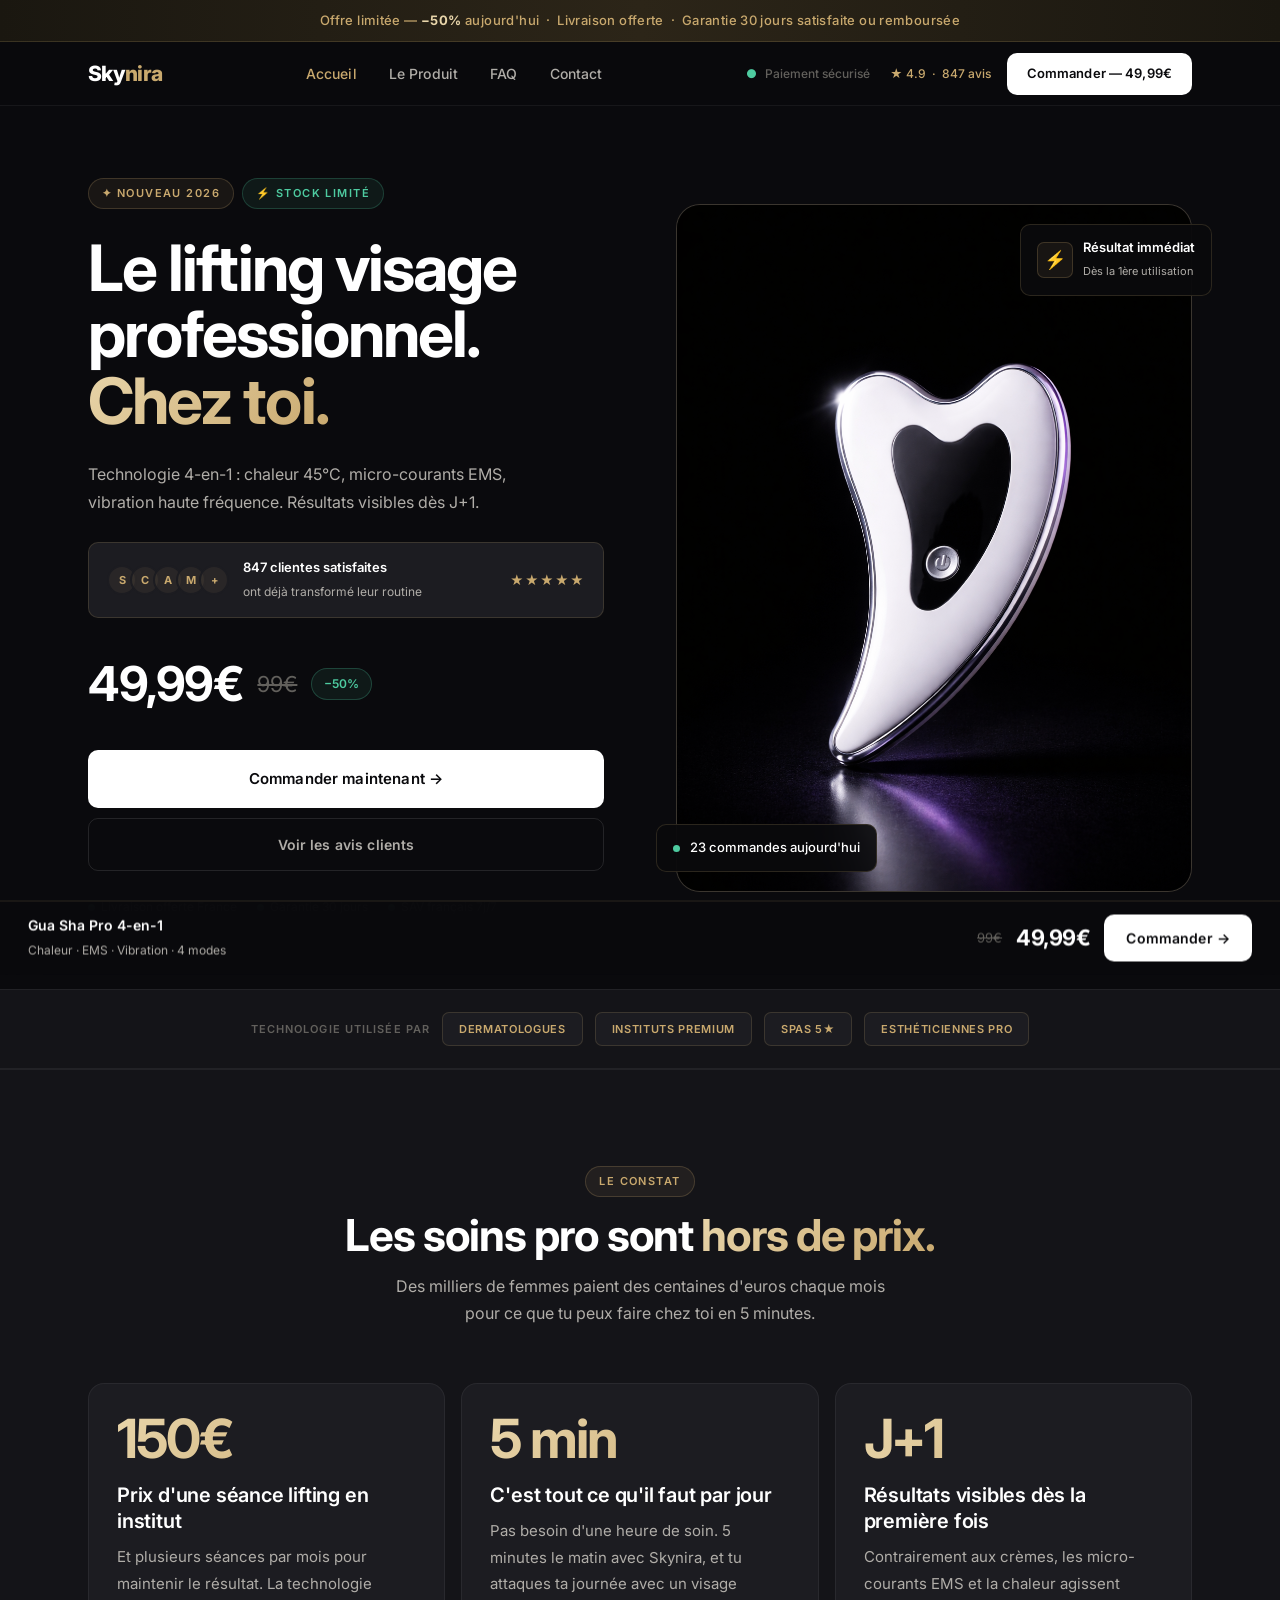
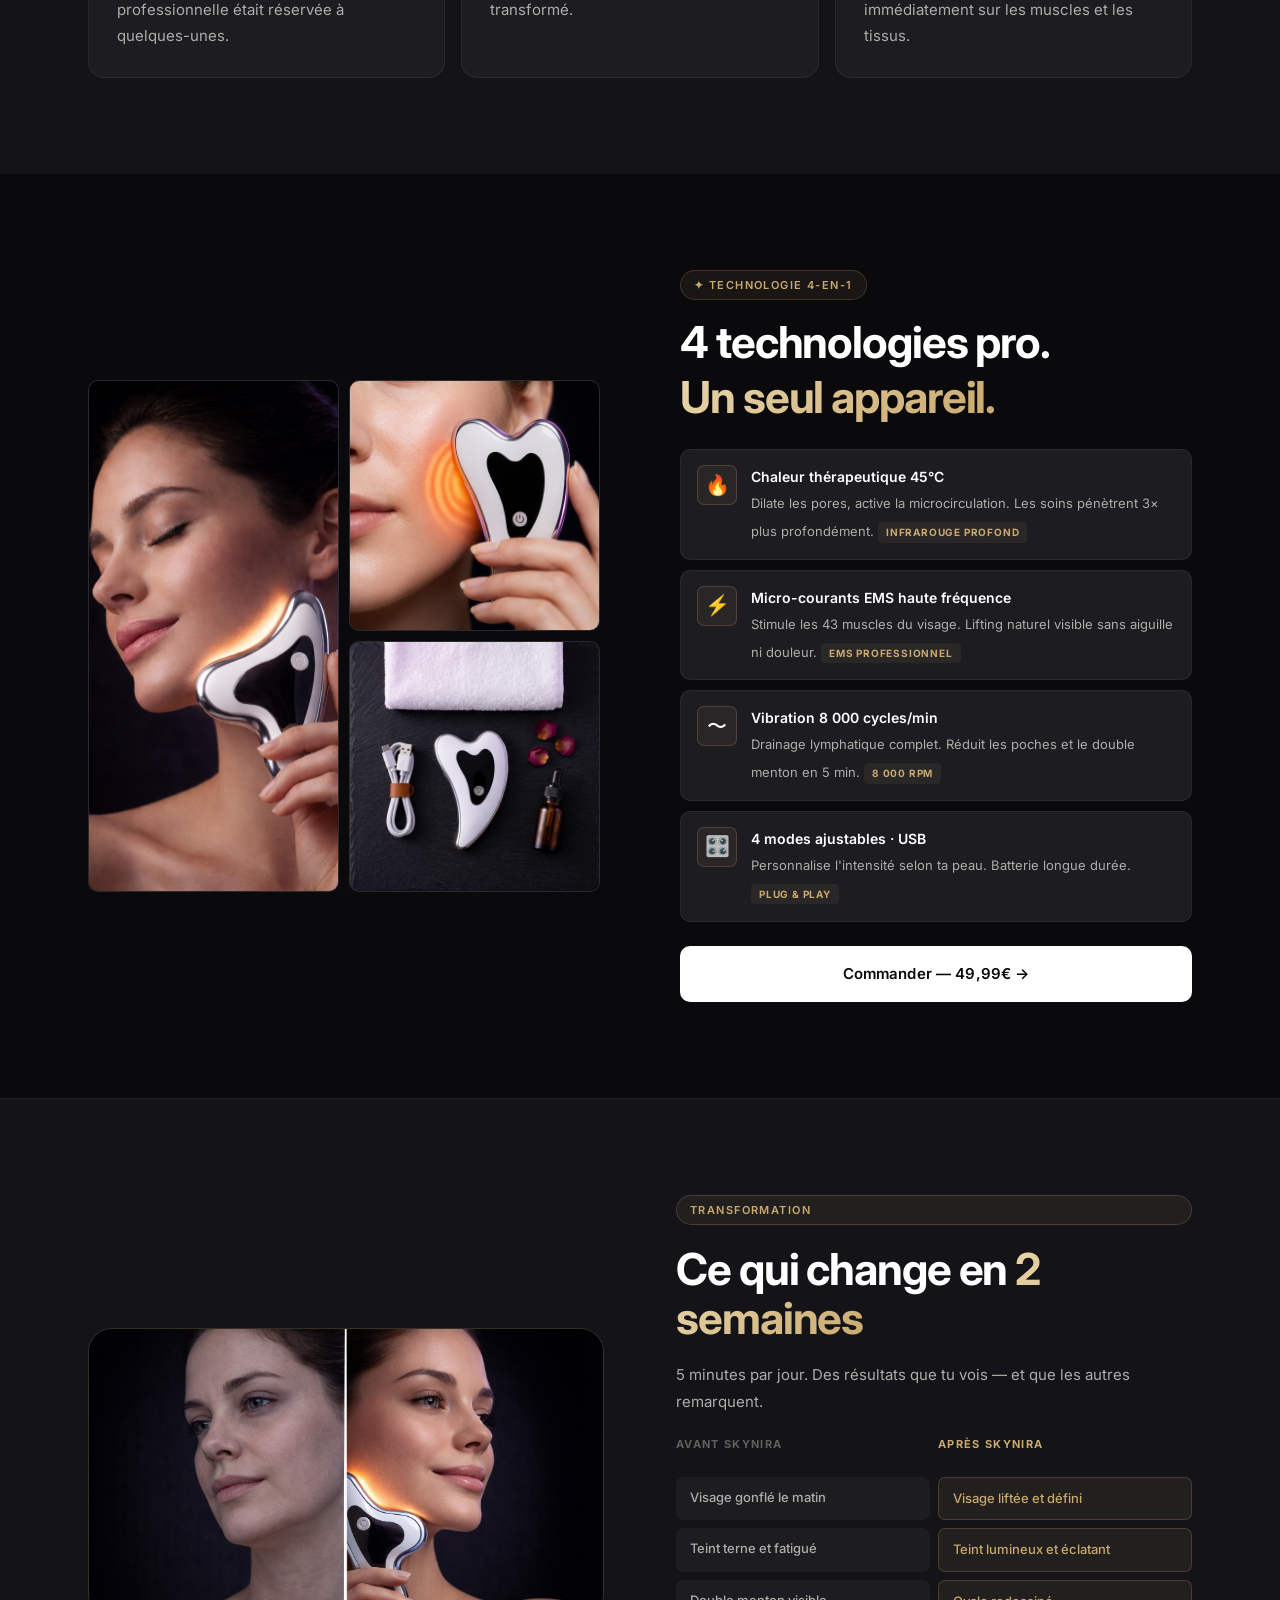
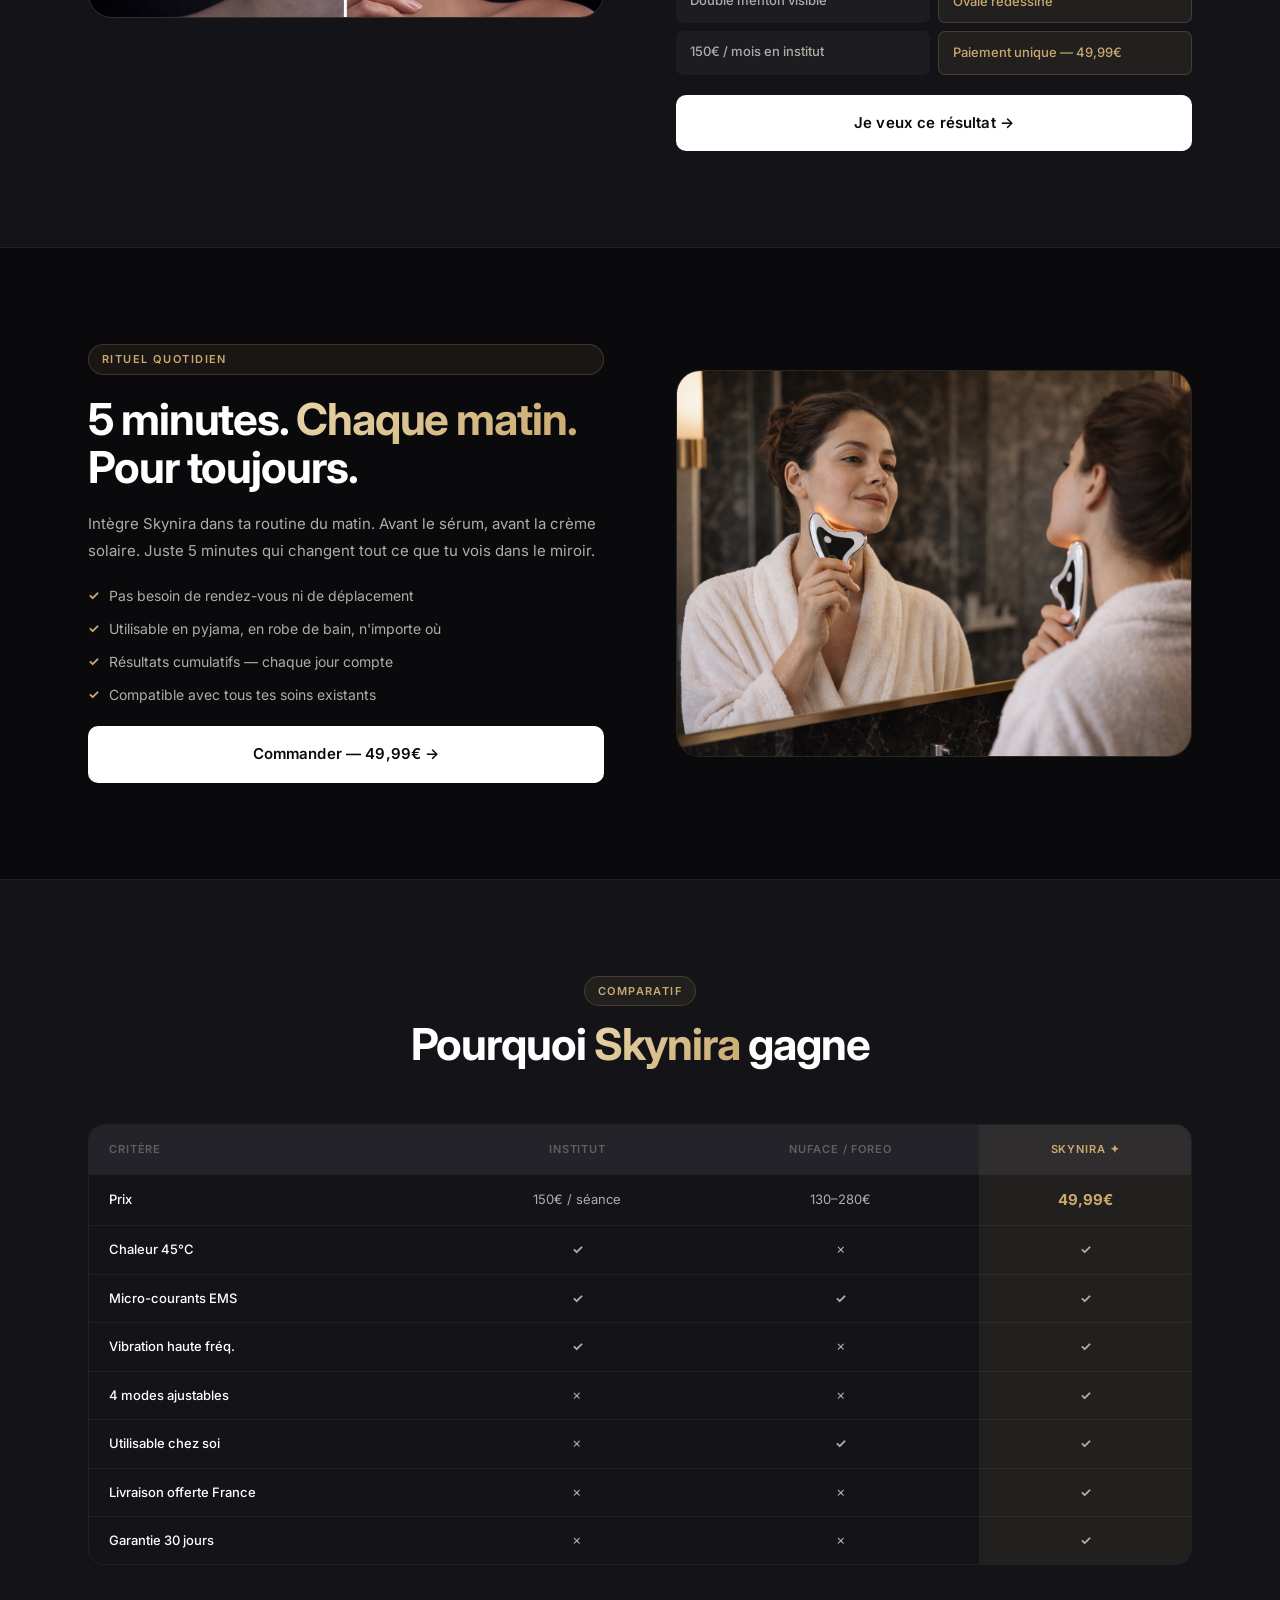
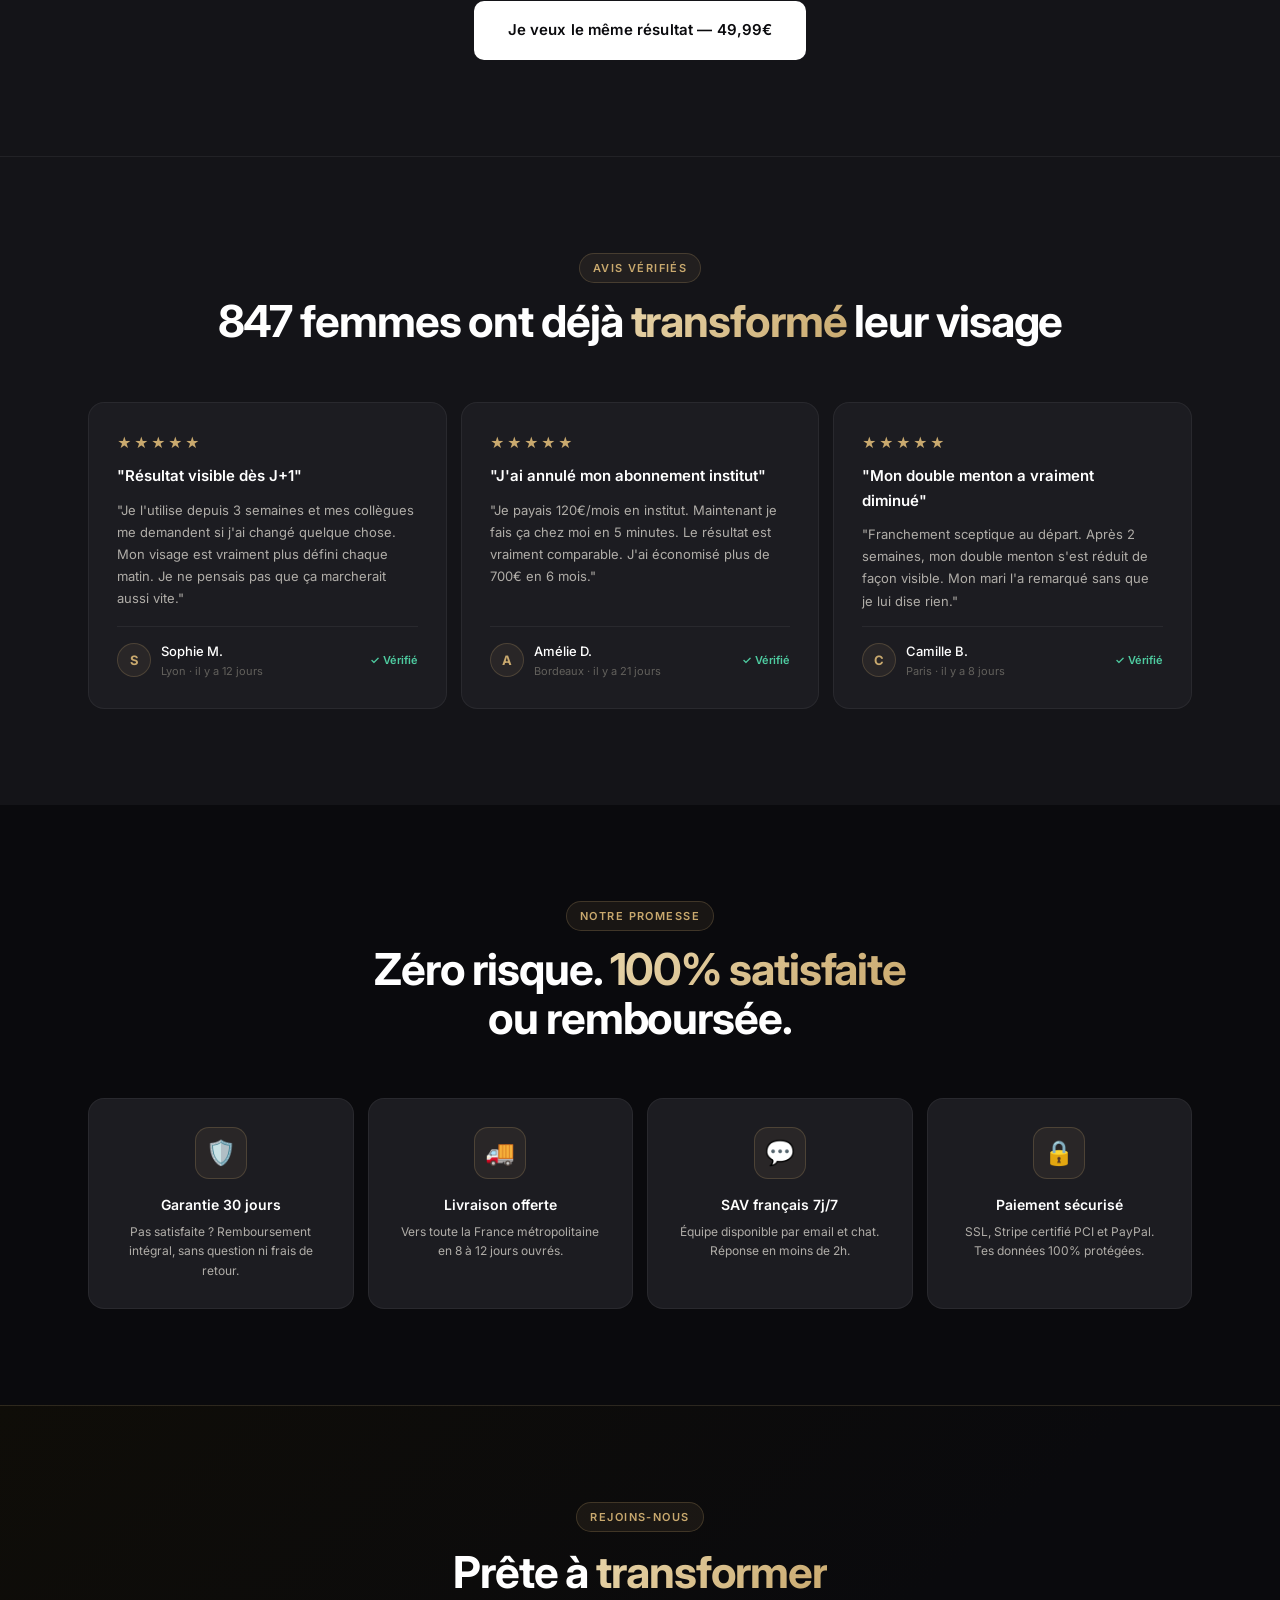
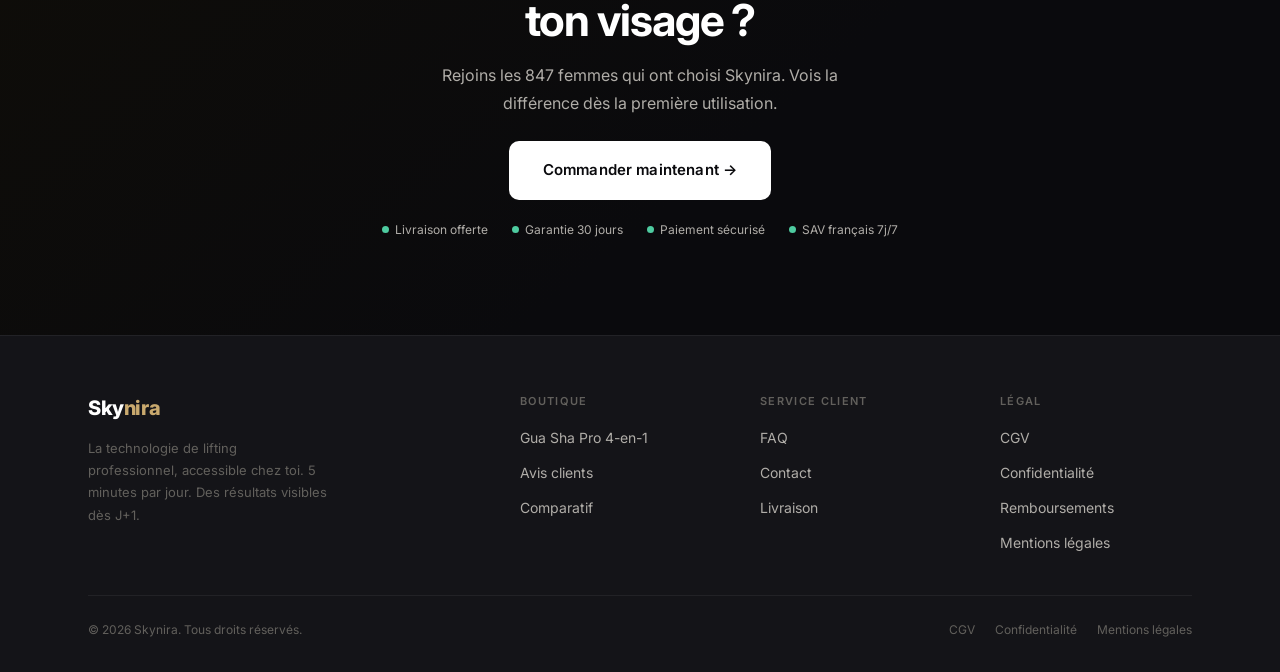
==== commit 22541e20: "Update index.html" ====
--- a/index.html
+++ b/index.html
@@ -7,6 +7,7 @@
   <meta name="description" content="Gua Sha électrique 4-en-1 : chaleur 45°C, micro-courants EMS, vibration haute fréquence. Résultats visibles dès J+1. Livraison offerte France.">
   <link rel="stylesheet" href="css/style.css">
   <style>
+    /* ─── HERO ─── */
     .hero-section {
       min-height: calc(100vh - 100px);
       display: grid;
@@ -19,71 +20,90 @@
     }
     .hero-left { display: flex; flex-direction: column; gap: 26px; }
     .hero-badges { display: flex; gap: 8px; flex-wrap: wrap; }
-    .hero-title { font-size: clamp(36px, 5.5vw, 62px); font-weight: 700; letter-spacing: -0.03em; line-height: 1.05; }
-    .hero-title .grad {
-      background: linear-gradient(135deg, #C8A8F0, #7B61FF);
-      -webkit-background-clip: text; -webkit-text-fill-color: transparent; background-clip: text;
-    }
+
+    .hero-title {
+      font-size: clamp(38px, 5.5vw, 64px);
+      font-weight: 700;
+      letter-spacing: -0.03em;
+      line-height: 1.04;
+      color: #FFFFFF;
+    }
+
     .hero-proof {
       display: flex; align-items: center; gap: 14px;
-      padding: 14px 18px; background: var(--bg3);
-      border: 1px solid var(--border2); border-radius: var(--r);
+      padding: 14px 18px;
+      background: var(--bg3);
+      border: 1px solid var(--border-gold);
+      border-radius: var(--r);
     }
     .proof-avatars { display: flex; }
     .proof-av {
       width: 30px; height: 30px; border-radius: 50%;
-      background: var(--accent-bg); border: 2px solid var(--bg3);
+      background: var(--accent-bg);
+      border: 2px solid var(--bg3);
       display: flex; align-items: center; justify-content: center;
       font-size: 11px; font-weight: 700; color: var(--accent);
       margin-left: -7px;
     }
     .proof-av:first-child { margin-left: 0; }
-    .proof-info strong { display: block; font-size: 13px; font-weight: 600; }
+    .proof-info strong { display: block; font-size: 13px; font-weight: 600; color: #FFFFFF; }
     .proof-info span { font-size: 12px; color: var(--text2); }
-    .proof-stars { margin-left: auto; color: #F5C842; font-size: 13px; letter-spacing: 1px; }
+    .proof-stars { margin-left: auto; color: var(--accent); font-size: 13px; letter-spacing: 1px; }
+
     .hero-price-row { display: flex; align-items: center; gap: 14px; }
-    .price-main { font-size: 46px; font-weight: 800; letter-spacing: -0.03em; }
+    .price-main { font-size: 48px; font-weight: 700; letter-spacing: -0.03em; color: #FFFFFF; }
     .price-old { font-size: 22px; color: var(--text3); text-decoration: line-through; }
     .price-save {
-      background: var(--green-bg); border: 1px solid rgba(62,207,160,0.25);
-      color: var(--green); font-size: 12px; font-weight: 700;
+      background: var(--green-bg); border: 1px solid rgba(78,203,160,0.25);
+      color: var(--green); font-size: 12px; font-weight: 600;
       padding: 5px 12px; border-radius: 20px;
     }
+
     .hero-btns { display: flex; flex-direction: column; gap: 10px; }
+
     .hero-micro { display: flex; gap: 20px; flex-wrap: wrap; }
     .hero-micro-item { display: flex; align-items: center; gap: 6px; font-size: 12px; color: var(--text2); }
 
-    /* HERO RIGHT — IMAGE PRINCIPALE */
+    /* HERO IMAGE */
     .hero-right { position: relative; }
     .hero-img-wrap {
       border-radius: var(--r-xl); overflow: hidden;
-      background: var(--bg3); border: 1px solid var(--border);
+      background: var(--bg3);
+      border: 1px solid var(--border-gold);
       aspect-ratio: 3/4; position: relative;
     }
     .hero-img-wrap img { width:100%; height:100%; object-fit:cover; object-position: center top; transition: transform 0.5s ease; }
     .hero-img-wrap:hover img { transform: scale(1.03); }
 
     .float-card {
-      position: absolute; background: rgba(11,11,15,0.9);
-      backdrop-filter: blur(16px); border: 1px solid var(--border2);
-      border-radius: var(--r); padding: 12px 16px;
+      position: absolute;
+      background: rgba(10,10,13,0.92);
+      backdrop-filter: blur(16px);
+      border: 1px solid var(--border-gold);
+      border-radius: var(--r);
+      padding: 12px 16px;
       display: flex; align-items: center; gap: 10px;
     }
-    .float-top { top: 20px; right: -20px; }
+    .float-top    { top: 20px; right: -20px; }
     .float-bottom { bottom: 20px; left: -20px; }
+
     .float-icon {
-      width: 36px; height: 36px; background: var(--accent-bg);
-      border: 1px solid var(--accent-border); border-radius: var(--r-sm);
+      width: 36px; height: 36px;
+      background: var(--accent-bg);
+      border: 1px solid var(--accent-border);
+      border-radius: var(--r-sm);
       display: flex; align-items: center; justify-content: center;
       font-size: 18px; flex-shrink: 0;
     }
-    .float-info strong { display: block; font-size: 13px; font-weight: 600; }
+    .float-info strong { display: block; font-size: 13px; font-weight: 600; color: #FFFFFF; }
     .float-info span { font-size: 11px; color: var(--text2); }
 
-    /* LOGOS */
+    /* ─── LOGOS ─── */
     .logos-bar {
-      background: var(--bg2); border-top: 1px solid var(--border);
-      border-bottom: 1px solid var(--border); padding: 22px 28px;
+      background: var(--bg2);
+      border-top: 1px solid var(--border);
+      border-bottom: 1px solid var(--border);
+      padding: 22px 28px;
     }
     .logos-inner {
       max-width: 1000px; margin: 0 auto;
@@ -92,56 +112,54 @@
     }
     .logos-label { font-size: 11px; color: var(--text3); font-weight: 600; letter-spacing: 0.1em; text-transform: uppercase; }
     .logo-pill {
-      background: var(--bg3); border: 1px solid var(--border);
+      background: var(--bg3); border: 1px solid var(--border-gold);
       border-radius: var(--r-sm); padding: 7px 16px;
-      font-size: 11px; font-weight: 600; color: var(--text2); letter-spacing: 0.06em;
-    }
-
-    /* PROBLEM */
-    .problem-section { background: var(--bg2); }
+      font-size: 11px; font-weight: 600; color: var(--accent); letter-spacing: 0.06em;
+    }
+
+    /* ─── PROBLEM ─── */
+    .problem-section { background: var(--bg2); border-top: 1px solid var(--border); }
     .problem-grid { display: grid; grid-template-columns: repeat(3,1fr); gap: 16px; }
     .problem-num {
-      font-size: 54px; font-weight: 800; letter-spacing: -0.04em;
+      font-size: 54px; font-weight: 700; letter-spacing: -0.04em;
       line-height: 1; margin-bottom: 16px;
-      background: linear-gradient(135deg, var(--accent), var(--accent2));
+      background: linear-gradient(135deg, #E8D5AA, #C9A96E);
       -webkit-background-clip: text; -webkit-text-fill-color: transparent; background-clip: text;
     }
-    .problem-card h3 { margin-bottom: 10px; }
-
-    /* SHOWCASE — 3 colonnes d'images */
+
+    /* ─── SHOWCASE ─── */
     .showcase-section { padding: 96px 0; }
     .showcase-inner {
       max-width: 1160px; margin: 0 auto; padding: 0 28px;
       display: grid; grid-template-columns: 1fr 1fr; gap: 80px; align-items: center;
     }
-    .showcase-imgs {
-      display: grid; grid-template-columns: 1fr 1fr; gap: 10px;
-    }
+    .showcase-imgs { display: grid; grid-template-columns: 1fr 1fr; gap: 10px; }
     .showcase-img {
       background: var(--bg3); border: 1px solid var(--border);
       border-radius: var(--r); overflow: hidden;
-    }
+      transition: border-color 0.2s;
+    }
+    .showcase-img:hover { border-color: var(--border-gold); }
     .showcase-img.tall { grid-row: 1 / 3; }
     .showcase-img img { width:100%; height:100%; object-fit:cover; display:block; transition: transform 0.4s; }
-    .showcase-img:hover img { transform: scale(1.06); }
-    .showcase-img.tall { aspect-ratio: auto; }
+    .showcase-img:hover img { transform: scale(1.05); }
     .showcase-img:not(.tall) { aspect-ratio: 1; }
 
-    .feat-list { display: flex; flex-direction: column; gap: 12px; margin-top: 28px; }
+    .feat-list { display: flex; flex-direction: column; gap: 10px; margin-top: 28px; }
     .feat-item {
       display: flex; gap: 14px; align-items: flex-start;
-      padding: 16px 18px; background: var(--bg3);
+      padding: 15px 16px; background: var(--bg3);
       border: 1px solid var(--border); border-radius: var(--r);
       transition: border-color 0.2s;
     }
-    .feat-item:hover { border-color: var(--accent-border); }
+    .feat-item:hover { border-color: var(--border-gold); }
     .feat-icon {
-      width: 42px; height: 42px; background: var(--accent-bg);
+      width: 40px; height: 40px; background: var(--accent-bg);
       border: 1px solid var(--accent-border); border-radius: var(--r-sm);
       display: flex; align-items: center; justify-content: center;
-      font-size: 21px; flex-shrink: 0;
-    }
-    .feat-body strong { display: block; font-size: 14px; font-weight: 600; margin-bottom: 3px; }
+      font-size: 20px; flex-shrink: 0;
+    }
+    .feat-body strong { display: block; font-size: 14px; font-weight: 600; margin-bottom: 3px; color: #FFFFFF; }
     .feat-body span { font-size: 13px; color: var(--text2); line-height: 1.5; }
     .feat-tag {
       display: inline-block; margin-top: 6px; font-size: 10px;
@@ -149,29 +167,29 @@
       color: var(--accent); background: var(--accent-bg); padding: 2px 8px; border-radius: 4px;
     }
 
-    /* BEFORE/AFTER — image product-5 */
+    /* ─── AVANT/APRÈS ─── */
     .ba-section { background: var(--bg2); border-top: 1px solid var(--border); border-bottom: 1px solid var(--border); }
-    .ba-inner { max-width: 1160px; margin: 0 auto; padding: 96px 28px; display: grid; grid-template-columns: 1fr 1fr; gap: 72px; align-items: center; }
+    .ba-inner {
+      max-width: 1160px; margin: 0 auto; padding: 96px 28px;
+      display: grid; grid-template-columns: 1fr 1fr; gap: 72px; align-items: center;
+    }
     .ba-image-wrap {
       border-radius: var(--r-xl); overflow: hidden;
-      border: 1px solid var(--border); aspect-ratio: 16/9;
-    }
-    .ba-image-wrap img { width:100%; height:100%; object-fit:cover; object-position: center; }
-    .ba-content { display: flex; flex-direction: column; gap: 20px; }
-    .ba-items { display: flex; flex-direction: column; gap: 8px; }
-    .ba-row { display: grid; grid-template-columns: 1fr 1fr; gap: 8px; }
-    .ba-item {
-      padding: 10px 14px; border-radius: var(--r-sm);
-      font-size: 13px; font-weight: 500;
-    }
-    .ba-before-item { background: rgba(255,255,255,0.04); color: var(--text2); }
-    .ba-after-item { background: rgba(123,97,255,0.12); color: var(--accent); border: 1px solid var(--accent-border); }
+      border: 1px solid var(--border-gold); aspect-ratio: 16/9;
+    }
+    .ba-image-wrap img { width:100%; height:100%; object-fit:cover; }
+
     .ba-labels { display: grid; grid-template-columns: 1fr 1fr; gap: 8px; margin-bottom: 4px; }
     .ba-label { font-size: 11px; font-weight: 700; letter-spacing: 0.12em; text-transform: uppercase; }
     .ba-label.before { color: var(--text3); }
-    .ba-label.after { color: var(--accent); }
-
-    /* LIFESTYLE MIRROR — image product-5 (miroir salle de bain) */
+    .ba-label.after  { color: var(--accent); }
+    .ba-items { display: flex; flex-direction: column; gap: 8px; }
+    .ba-row { display: grid; grid-template-columns: 1fr 1fr; gap: 8px; }
+    .ba-item { padding: 10px 14px; border-radius: var(--r-sm); font-size: 13px; font-weight: 500; }
+    .ba-before-item { background: rgba(255,255,255,0.04); color: var(--text2); }
+    .ba-after-item  { background: var(--accent-bg); color: var(--accent); border: 1px solid var(--accent-border); }
+
+    /* ─── LIFESTYLE ─── */
     .lifestyle-section { padding: 96px 0; }
     .lifestyle-inner {
       max-width: 1160px; margin: 0 auto; padding: 0 28px;
@@ -179,18 +197,16 @@
     }
     .lifestyle-img {
       border-radius: var(--r-xl); overflow: hidden;
-      border: 1px solid var(--border); aspect-ratio: 4/3;
+      border: 1px solid var(--border-gold); aspect-ratio: 4/3;
     }
     .lifestyle-img img { width:100%; height:100%; object-fit:cover; object-position: center top; }
-    .lifestyle-content { display: flex; flex-direction: column; gap: 20px; }
-
-    /* REVIEWS */
+
+    /* ─── REVIEWS ─── */
     .reviews-section { background: var(--bg2); border-top: 1px solid var(--border); }
     .reviews-grid { display: grid; grid-template-columns: repeat(3,1fr); gap: 14px; }
     .review-card { display: flex; flex-direction: column; }
-    .review-stars { color: #F5C842; letter-spacing: 2px; font-size: 14px; margin-bottom: 10px; }
-    .review-title { font-size: 15px; font-weight: 600; margin-bottom: 10px; }
-    .review-text { font-size: 13px; color: var(--text2); line-height: 1.7; flex: 1; }
+    .review-title { font-size: 15px; font-weight: 600; margin-bottom: 10px; color: #FFFFFF; }
+    .review-text { font-size: 13px; color: var(--text2); line-height: 1.7; flex: 1; font-weight: 400; }
     .review-footer {
       display: flex; align-items: center; justify-content: space-between;
       padding-top: 14px; border-top: 1px solid var(--border); margin-top: 14px;
@@ -201,47 +217,43 @@
       display: flex; align-items: center; justify-content: center;
       font-size: 13px; font-weight: 700; color: var(--accent);
     }
-    .rev-name { font-size: 13px; font-weight: 500; }
+    .rev-name { font-size: 13px; font-weight: 500; color: #FFFFFF; }
     .rev-date { font-size: 11px; color: var(--text3); }
     .rev-verified { font-size: 11px; color: var(--green); font-weight: 600; }
 
-    /* COMPARE */
-    .compare-section { padding: 96px 0; max-width: 1000px; margin: 0 auto; padding: 96px 28px; }
-
-    /* GUARANTEE */
+    /* ─── GUARANTEE ─── */
     .g-grid { display: grid; grid-template-columns: repeat(4,1fr); gap: 14px; }
     .g-icon {
-      width: 54px; height: 54px; background: var(--accent-bg);
+      width: 52px; height: 52px; background: var(--accent-bg);
       border: 1px solid var(--accent-border); border-radius: 14px;
       display: flex; align-items: center; justify-content: center;
-      font-size: 26px; margin: 0 auto 14px;
-    }
-    .g-title { font-size: 14px; font-weight: 700; margin-bottom: 6px; text-align: center; }
-    .g-sub { font-size: 12px; color: var(--text2); text-align: center; line-height: 1.6; }
-
-    /* FINAL CTA */
+      font-size: 24px; margin: 0 auto 14px;
+    }
+    .g-title { font-size: 14px; font-weight: 600; margin-bottom: 6px; text-align: center; color: #FFFFFF; }
+    .g-sub { font-size: 12px; color: var(--text2); text-align: center; line-height: 1.6; font-weight: 400; }
+
+    /* ─── FINAL CTA ─── */
     .final-section {
-      background: linear-gradient(140deg, #0F0B1C, var(--bg) 60%);
-      border-top: 1px solid var(--border); padding: 96px 0; text-align: center;
-    }
-
-    /* RESPONSIVE */
+      background: linear-gradient(140deg, #0F0D08, var(--bg) 60%);
+      border-top: 1px solid var(--border-gold);
+      padding: 96px 0; text-align: center;
+    }
+
+    /* ─── RESPONSIVE ─── */
     @media (max-width: 960px) {
       .hero-section { grid-template-columns: 1fr; gap: 40px; padding: 40px 18px; min-height: auto; }
       .float-card { display: none; }
       .hero-img-wrap { aspect-ratio: 4/3; }
-      .showcase-inner { grid-template-columns: 1fr; gap: 40px; padding: 64px 18px; }
-      .ba-inner { grid-template-columns: 1fr; gap: 40px; padding: 64px 18px; }
-      .lifestyle-inner { grid-template-columns: 1fr; gap: 40px; padding: 64px 18px; }
-      .problem-grid { grid-template-columns: 1fr; }
-      .reviews-grid { grid-template-columns: 1fr; }
+      .showcase-inner, .ba-inner, .lifestyle-inner { grid-template-columns: 1fr; gap: 40px; padding: 64px 18px; }
+      .problem-grid, .reviews-grid { grid-template-columns: 1fr; }
       .g-grid { grid-template-columns: 1fr 1fr; }
     }
     @media (max-width: 640px) {
       .hero-section { padding: 28px 14px; }
+      .hero-price-row { flex-wrap: wrap; }
+      .price-main { font-size: 40px; }
       .g-grid { grid-template-columns: 1fr; }
-      .ba-row { grid-template-columns: 1fr; }
-      .ba-labels { grid-template-columns: 1fr; }
+      .ba-row, .ba-labels { grid-template-columns: 1fr; }
       .showcase-imgs { grid-template-columns: 1fr; }
       .showcase-img.tall { aspect-ratio: 4/3; }
     }
@@ -251,7 +263,7 @@
 
 <!-- TOPBAR -->
 <div class="topbar">
-  Offre limitée — <strong>−50%</strong> aujourd'hui · Livraison offerte · Garantie 30 jours satisfaite ou remboursée
+  Offre limitée — <strong>−50%</strong> aujourd'hui &nbsp;·&nbsp; Livraison offerte &nbsp;·&nbsp; Garantie 30 jours satisfaite ou remboursée
 </div>
 
 <!-- NAV -->
@@ -259,24 +271,25 @@
   <div class="nav-inner">
     <a href="index.html" class="nav-logo">Sky<span>nira</span></a>
     <ul class="nav-links">
-      <li><a href="index.html" class="nav-link" style="color:var(--text)">Accueil</a></li>
+      <li><a href="index.html" class="nav-link" style="color:var(--accent)">Accueil</a></li>
       <li><a href="product.html" class="nav-link">Le Produit</a></li>
       <li><a href="faq.html" class="nav-link">FAQ</a></li>
       <li><a href="contact.html" class="nav-link">Contact</a></li>
     </ul>
     <div class="nav-right">
       <div class="nav-trust">
-        <div class="nav-trust-item"><span style="color:var(--green)">●</span> Paiement sécurisé</div>
-        <div class="nav-trust-item">⭐ 4.9/5 · 847 avis</div>
+        <div class="nav-trust-item"><span style="color:var(--green)">●</span>&nbsp;Paiement sécurisé</div>
+        <div class="nav-trust-item" style="color:var(--accent)">★ 4.9 &nbsp;·&nbsp; 847 avis</div>
       </div>
       <a href="product.html" class="btn btn-primary" style="padding:10px 20px;font-size:13px">Commander — 49,99€</a>
     </div>
   </div>
 </nav>
 
-<!-- ═══ HERO ═══ -->
+<!-- ═══════════════ HERO ═══════════════ -->
 <section class="hero-section" id="hero">
   <div class="hero-left">
+
     <div class="hero-badges animate-up d1">
       <span class="eyebrow">✦ Nouveau 2026</span>
       <span class="eyebrow eyebrow-green">⚡ Stock limité</span>
@@ -284,11 +297,11 @@
 
     <h1 class="hero-title animate-up d2">
       Le lifting visage<br>professionnel.<br>
-      <span class="grad">Chez toi.</span>
+      <span class="glow-text">Chez toi.</span>
     </h1>
 
-    <p class="animate-up d3" style="font-size:17px;max-width:460px;color:var(--text2);line-height:1.7">
-      Technologie 4-en-1 : chaleur 45°C, micro-courants EMS,<br>vibration haute fréquence. Résultats visibles dès J+1.
+    <p class="animate-up d3" style="font-size:16px;max-width:440px;color:var(--text2);line-height:1.75;font-weight:400">
+      Technologie 4-en-1 : chaleur 45°C, micro-courants EMS, vibration haute fréquence. Résultats visibles dès J+1.
     </p>
 
     <div class="hero-proof animate-up d4">
@@ -311,20 +324,20 @@
     </div>
 
     <div class="hero-btns animate-up d6">
-      <a href="product.html" class="btn btn-primary btn-primary-lg btn-add-to-cart">
-        🛒 Commander maintenant →
+      <a href="product.html" class="btn btn-primary btn-primary-lg">
+        Commander maintenant →
       </a>
       <a href="#avis" class="btn btn-outline">Voir les avis clients</a>
     </div>
 
     <div class="hero-micro animate-up d7">
-      <div class="hero-micro-item"><div class="pulse-dot"></div> Livraison offerte France</div>
-      <div class="hero-micro-item"><div class="pulse-dot"></div> Garantie 30 jours</div>
-      <div class="hero-micro-item"><div class="pulse-dot"></div> SAV français 7j/7</div>
-    </div>
-  </div>
-
-  <!-- IMAGE HERO — packshot premium fond noir -->
+      <div class="hero-micro-item"><div class="pulse-dot"></div>Livraison offerte France</div>
+      <div class="hero-micro-item"><div class="pulse-dot"></div>Garantie 30 jours</div>
+      <div class="hero-micro-item"><div class="pulse-dot"></div>SAV français 7j/7</div>
+    </div>
+
+  </div>
+
   <div class="hero-right animate-up d3">
     <div class="hero-img-wrap">
       <img src="image/hero.jpg" alt="Skynira Gua Sha Pro 4-en-1 — packshot premium">
@@ -338,7 +351,7 @@
     </div>
     <div class="float-card float-bottom">
       <div class="pulse-dot"></div>
-      <span style="font-size:13px;font-weight:500">23 commandes aujourd'hui</span>
+      <span style="font-size:13px;font-weight:500;color:#FFFFFF">23 commandes aujourd'hui</span>
     </div>
   </div>
 </section>
@@ -354,53 +367,53 @@
   </div>
 </div>
 
-<!-- ═══ PROBLÈME ═══ -->
+<!-- ═══════════════ PROBLÈME ═══════════════ -->
 <section class="problem-section section" id="probleme">
   <div class="container">
     <div class="section-header" data-reveal>
       <span class="eyebrow">Le constat</span>
-      <h2 class="section-title">Les soins pro sont <span class="glow-text">hors de prix.</span></h2>
-      <p class="section-sub">Des milliers de femmes paient des centaines d'euros chaque mois pour ce que tu peux faire chez toi en 5 minutes.</p>
+      <h2>Les soins pro sont <span class="glow-text">hors de prix.</span></h2>
+      <p class="sub">Des milliers de femmes paient des centaines d'euros chaque mois pour ce que tu peux faire chez toi en 5 minutes.</p>
     </div>
     <div class="problem-grid">
       <div class="card" data-reveal data-delay="1">
         <div class="problem-num">150€</div>
         <h3>Prix d'une séance lifting en institut</h3>
-        <p style="margin-top:10px;color:var(--text2)">Et plusieurs séances par mois pour maintenir le résultat. La technologie professionnelle était réservée à quelques-unes.</p>
+        <p style="margin-top:10px">Et plusieurs séances par mois pour maintenir le résultat. La technologie professionnelle était réservée à quelques-unes.</p>
       </div>
       <div class="card" data-reveal data-delay="2">
         <div class="problem-num">5 min</div>
         <h3>C'est tout ce qu'il faut par jour</h3>
-        <p style="margin-top:10px;color:var(--text2)">Pas besoin d'une heure de soin. 5 minutes le matin avec Skynira, et tu attaques ta journée avec un visage transformé.</p>
+        <p style="margin-top:10px">Pas besoin d'une heure de soin. 5 minutes le matin avec Skynira, et tu attaques ta journée avec un visage transformé.</p>
       </div>
       <div class="card" data-reveal data-delay="3">
         <div class="problem-num">J+1</div>
         <h3>Résultats visibles dès la première fois</h3>
-        <p style="margin-top:10px;color:var(--text2)">Contrairement aux crèmes, les micro-courants EMS et la chaleur agissent immédiatement sur les muscles et les tissus.</p>
-      </div>
-    </div>
-  </div>
-</section>
-
-<!-- ═══ SHOWCASE PRODUIT — image lifestyle + features ═══ -->
+        <p style="margin-top:10px">Contrairement aux crèmes, les micro-courants EMS et la chaleur agissent immédiatement sur les muscles et les tissus.</p>
+      </div>
+    </div>
+  </div>
+</section>
+
+<!-- ═══════════════ SHOWCASE ═══════════════ -->
 <section class="showcase-section" id="produit">
   <div class="showcase-inner">
-    <!-- GRILLE D'IMAGES : product-1 (lifestyle femme) + product-2 (macro chaleur) -->
     <div class="showcase-imgs" data-reveal>
       <div class="showcase-img tall">
-        <img src="image/product-1.jpg" alt="Skynira — utilisation sur le visage, effet chaleur">
+        <img src="image/product-1.jpg" alt="Skynira — utilisation sur le visage">
       </div>
       <div class="showcase-img">
-        <img src="image/product-2.jpg" alt="Skynira — macro chaleur infrarouge sur la peau">
+        <img src="image/product-2.jpg" alt="Skynira — chaleur infrarouge sur la peau">
       </div>
       <div class="showcase-img">
-        <img src="image/product-3.jpg" alt="Skynira — flat lay produit avec accessoires">
+        <img src="image/product-3.jpg" alt="Skynira — flat lay accessoires">
       </div>
     </div>
 
     <div data-reveal data-delay="2">
       <span class="eyebrow" style="margin-bottom:18px;display:inline-flex">✦ Technologie 4-en-1</span>
-      <h2 class="section-title">4 technologies pro.<br><span class="glow-text">Un seul appareil.</span></h2>
+      <h2 style="margin-bottom:6px">4 technologies pro.</h2>
+      <h2><span class="glow-text">Un seul appareil.</span></h2>
       <div class="feat-list">
         <div class="feat-item">
           <div class="feat-icon">🔥</div>
@@ -430,33 +443,28 @@
           <div class="feat-icon">🎛️</div>
           <div class="feat-body">
             <strong>4 modes ajustables · USB</strong>
-            <span>Personnalise l'intensité. Batterie longue durée, charge USB universelle.</span>
+            <span>Personnalise l'intensité selon ta peau. Batterie longue durée.</span>
             <div class="feat-tag">Plug & Play</div>
           </div>
         </div>
       </div>
-      <a href="product.html" class="btn btn-primary" style="margin-top:24px;width:100%;padding:16px;font-size:15px">Commander — 49,99€ →</a>
-    </div>
-  </div>
-</section>
-
-<!-- ═══ AVANT/APRÈS — image product-4 (split face) ═══ -->
+      <a href="product.html" class="btn btn-primary btn-full" style="margin-top:24px;padding:16px;font-size:15px">Commander — 49,99€ →</a>
+    </div>
+  </div>
+</section>
+
+<!-- ═══════════════ AVANT/APRÈS ═══════════════ -->
 <section class="ba-section" id="resultats">
   <div class="ba-inner">
-
-    <!-- IMAGE AVANT/APRÈS côté gauche -->
     <div data-reveal>
       <div class="ba-image-wrap">
-        <img src="image/product-4.jpg" alt="Skynira — avant et après utilisation, transformation visible">
-      </div>
-    </div>
-
-    <!-- CONTENU côté droit -->
-    <div class="ba-content" data-reveal data-delay="2">
+        <img src="image/product-4.jpg" alt="Skynira — transformation visible avant après">
+      </div>
+    </div>
+    <div data-reveal data-delay="2" style="display:flex;flex-direction:column;gap:20px">
       <span class="eyebrow">Transformation</span>
-      <h2 class="section-title">Ce qui change en <span class="glow-text">2 semaines</span></h2>
-      <p style="color:var(--text2);font-size:15px">5 minutes par jour. Des résultats que tu vois — et que les autres remarquent.</p>
-
+      <h2>Ce qui change en <span class="glow-text">2 semaines</span></h2>
+      <p style="font-size:15px">5 minutes par jour. Des résultats que tu vois — et que les autres remarquent.</p>
       <div class="ba-labels">
         <span class="ba-label before">Avant Skynira</span>
         <span class="ba-label after">Après Skynira</span>
@@ -479,18 +487,18 @@
           <div class="ba-item ba-after-item">Paiement unique — 49,99€</div>
         </div>
       </div>
-      <a href="product.html" class="btn btn-primary" style="width:100%;padding:16px;font-size:15px">Je veux ce résultat →</a>
-    </div>
-  </div>
-</section>
-
-<!-- ═══ LIFESTYLE MIROIR — image product-5 (femme robe blanche miroir) ═══ -->
+      <a href="product.html" class="btn btn-primary btn-full" style="padding:16px;font-size:15px">Je veux ce résultat →</a>
+    </div>
+  </div>
+</section>
+
+<!-- ═══════════════ LIFESTYLE ═══════════════ -->
 <section class="lifestyle-section" id="lifestyle">
   <div class="lifestyle-inner">
-    <div class="lifestyle-content" data-reveal>
+    <div style="display:flex;flex-direction:column;gap:20px" data-reveal>
       <span class="eyebrow">Rituel quotidien</span>
-      <h2 class="section-title">5 minutes.<br><span class="glow-text">Chaque matin.</span><br>Pour toujours.</h2>
-      <p style="color:var(--text2);font-size:15px;line-height:1.75">
+      <h2>5 minutes. <span class="glow-text">Chaque matin.</span><br>Pour toujours.</h2>
+      <p style="font-size:15px;line-height:1.75">
         Intègre Skynira dans ta routine du matin. Avant le sérum, avant la crème solaire. Juste 5 minutes qui changent tout ce que tu vois dans le miroir.
       </p>
       <div class="check-list">
@@ -499,24 +507,22 @@
         <div class="check-item">Résultats cumulatifs — chaque jour compte</div>
         <div class="check-item">Compatible avec tous tes soins existants</div>
       </div>
-      <a href="product.html" class="btn btn-primary" style="width:100%;padding:16px;font-size:15px;margin-top:8px">Commander — 49,99€ →</a>
-    </div>
-
-    <!-- IMAGE miroir salle de bain -->
+      <a href="product.html" class="btn btn-primary btn-full" style="padding:16px;font-size:15px">Commander — 49,99€ →</a>
+    </div>
     <div data-reveal data-delay="2">
       <div class="lifestyle-img">
-        <img src="image/product-5.jpg" alt="Skynira — routine beauté du matin devant le miroir">
-      </div>
-    </div>
-  </div>
-</section>
-
-<!-- ═══ COMPARATIF ═══ -->
+        <img src="image/product-5.jpg" alt="Skynira — routine beauté devant le miroir">
+      </div>
+    </div>
+  </div>
+</section>
+
+<!-- ═══════════════ COMPARATIF ═══════════════ -->
 <section style="background:var(--bg2);border-top:1px solid var(--border);padding:96px 0" id="comparatif">
   <div class="container">
     <div class="section-header" data-reveal>
       <span class="eyebrow">Comparatif</span>
-      <h2 class="section-title">Pourquoi <span class="glow-text">Skynira</span> gagne</h2>
+      <h2>Pourquoi <span class="glow-text">Skynira</span> gagne</h2>
     </div>
     <div class="compare-wrap" data-reveal>
       <table class="compare-table">
@@ -546,16 +552,16 @@
   </div>
 </section>
 
-<!-- ═══ AVIS ═══ -->
+<!-- ═══════════════ AVIS ═══════════════ -->
 <section class="reviews-section section" id="avis">
   <div class="container">
     <div class="section-header" data-reveal>
-      <span class="eyebrow">⭐ Avis vérifiés</span>
-      <h2 class="section-title">847 femmes ont déjà <span class="glow-text">transformé</span> leur visage</h2>
+      <span class="eyebrow">Avis vérifiés</span>
+      <h2>847 femmes ont déjà <span class="glow-text">transformé</span> leur visage</h2>
     </div>
     <div class="reviews-grid">
       <div class="card review-card" data-reveal data-delay="1">
-        <div class="review-stars">★★★★★</div>
+        <div class="stars" style="margin-bottom:10px;font-size:14px">★★★★★</div>
         <div class="review-title">"Résultat visible dès J+1"</div>
         <p class="review-text">"Je l'utilise depuis 3 semaines et mes collègues me demandent si j'ai changé quelque chose. Mon visage est vraiment plus défini chaque matin. Je ne pensais pas que ça marcherait aussi vite."</p>
         <div class="review-footer">
@@ -567,7 +573,7 @@
         </div>
       </div>
       <div class="card review-card" data-reveal data-delay="2">
-        <div class="review-stars">★★★★★</div>
+        <div class="stars" style="margin-bottom:10px;font-size:14px">★★★★★</div>
         <div class="review-title">"J'ai annulé mon abonnement institut"</div>
         <p class="review-text">"Je payais 120€/mois en institut. Maintenant je fais ça chez moi en 5 minutes. Le résultat est vraiment comparable. J'ai économisé plus de 700€ en 6 mois."</p>
         <div class="review-footer">
@@ -579,9 +585,9 @@
         </div>
       </div>
       <div class="card review-card" data-reveal data-delay="3">
-        <div class="review-stars">★★★★★</div>
+        <div class="stars" style="margin-bottom:10px;font-size:14px">★★★★★</div>
         <div class="review-title">"Mon double menton a vraiment diminué"</div>
-        <p class="review-text">"Franchement sceptique au départ. Après 2 semaines d'utilisation le matin, mon double menton s'est réduit de façon visible. Mon mari l'a remarqué sans que je lui dise."</p>
+        <p class="review-text">"Franchement sceptique au départ. Après 2 semaines, mon double menton s'est réduit de façon visible. Mon mari l'a remarqué sans que je lui dise rien."</p>
         <div class="review-footer">
           <div style="display:flex;align-items:center;gap:10px">
             <div class="rev-av">C</div>
@@ -594,12 +600,12 @@
   </div>
 </section>
 
-<!-- ═══ GARANTIE ═══ -->
+<!-- ═══════════════ GARANTIE ═══════════════ -->
 <section class="section" id="garantie">
   <div class="container">
     <div class="section-header" data-reveal>
       <span class="eyebrow">Notre promesse</span>
-      <h2 class="section-title">Zéro risque. <span class="glow-text">100% satisfaite</span><br>ou remboursée.</h2>
+      <h2>Zéro risque. <span class="glow-text">100% satisfaite</span><br>ou remboursée.</h2>
     </div>
     <div class="g-grid">
       <div class="card" data-reveal data-delay="1">
@@ -620,24 +626,25 @@
       <div class="card" data-reveal data-delay="4">
         <div class="g-icon">🔒</div>
         <div class="g-title">Paiement sécurisé</div>
-        <p class="g-sub">SSL, Stripe certifié PCI et PayPal. Tes données sont 100% protégées.</p>
-      </div>
-    </div>
-  </div>
-</section>
-
-<!-- ═══ FINAL CTA ═══ -->
+        <p class="g-sub">SSL, Stripe certifié PCI et PayPal. Tes données 100% protégées.</p>
+      </div>
+    </div>
+  </div>
+</section>
+
+<!-- ═══════════════ FINAL CTA ═══════════════ -->
 <section class="final-section">
   <div class="container">
-    <div data-reveal>
-      <h2 class="section-title" style="margin-bottom:16px">Prête à <span class="glow-text">transformer</span><br>ton visage ?</h2>
-      <p style="font-size:17px;max-width:480px;margin:0 auto 40px;color:var(--text2)">Rejoins les 847 femmes qui ont choisi Skynira. Vois la différence dès la première utilisation.</p>
-      <a href="product.html" class="btn btn-primary btn-primary-lg">Commander maintenant — 49,99€</a>
-      <div style="display:flex;justify-content:center;gap:28px;margin-top:24px;flex-wrap:wrap">
-        <span class="hero-micro-item"><div class="pulse-dot"></div> Livraison offerte</span>
-        <span class="hero-micro-item"><div class="pulse-dot"></div> Garantie 30 jours</span>
-        <span class="hero-micro-item"><div class="pulse-dot"></div> Paiement sécurisé</span>
-        <span class="hero-micro-item"><div class="pulse-dot"></div> SAV français 7j/7</span>
+    <div data-reveal style="display:flex;flex-direction:column;align-items:center;gap:16px">
+      <span class="eyebrow">Rejoins-nous</span>
+      <h2 style="text-align:center">Prête à <span class="glow-text">transformer</span><br>ton visage ?</h2>
+      <p style="font-size:16px;max-width:460px;text-align:center;margin:0">Rejoins les 847 femmes qui ont choisi Skynira. Vois la différence dès la première utilisation.</p>
+      <a href="product.html" class="btn btn-primary btn-primary-lg" style="margin-top:8px">Commander maintenant →</a>
+      <div style="display:flex;justify-content:center;gap:24px;flex-wrap:wrap;margin-top:4px">
+        <span class="hero-micro-item"><div class="pulse-dot"></div>Livraison offerte</span>
+        <span class="hero-micro-item"><div class="pulse-dot"></div>Garantie 30 jours</span>
+        <span class="hero-micro-item"><div class="pulse-dot"></div>Paiement sécurisé</span>
+        <span class="hero-micro-item"><div class="pulse-dot"></div>SAV français 7j/7</span>
       </div>
     </div>
   </div>
@@ -688,7 +695,7 @@
   </div>
 </footer>
 
-<!-- STICKY BAR -->
+<!-- STICKY -->
 <div class="sticky-bar">
   <div class="sticky-info">
     <strong>Gua Sha Pro 4-en-1</strong><br>
--- a/css/style.css
+++ b/css/style.css
@@ -1,95 +1,105 @@
-/* ═══════════════════════════════════════
-   SKYNIRA — GLOBAL STYLESHEET
-   Design System · Dark Tech-Beauty
-═══════════════════════════════════════ */
-
 @import url('https://fonts.googleapis.com/css2?family=Inter:wght@300;400;500;600;700;800&display=swap');
 
-/* ─── VARIABLES ─── */
 :root {
-  --bg:       #0B0B0F;
-  --bg2:      #14141A;
-  --bg3:      #1A1A22;
-  --bg4:      #21212B;
-  --bg5:      #282834;
+  --bg:       #0A0A0D;
+  --bg2:      #141418;
+  --bg3:      #1C1C21;
+  --bg4:      #232329;
+  --bg5:      #2C2C33;
 
   --text:     #FFFFFF;
-  --text2:    #B0B0B8;
-  --text3:    #6B6B78;
-
-  --accent:   #7B61FF;
-  --accent2:  #4F8CFF;
-  --accent-bg:     rgba(123,97,255,0.08);
-  --accent-border: rgba(123,97,255,0.22);
-  --accent-glow:   0 0 24px rgba(123,97,255,0.25);
-
-  --green:    #3ECFA0;
-  --green-bg: rgba(62,207,160,0.08);
-  --red:      #FF5E5E;
-
-  --border:   rgba(255,255,255,0.07);
-  --border2:  rgba(255,255,255,0.13);
+  --text2:    #B0ADA8;
+  --text3:    #62605C;
+
+  --accent:        #C9A96E;
+  --accent2:       #E8D5AA;
+  --accent-bg:     rgba(201,169,110,0.08);
+  --accent-border: rgba(201,169,110,0.22);
+
+  --cream:    #F0E6D3;
+  --green:    #4ECBA0;
+  --green-bg: rgba(78,203,160,0.08);
+  --red:      #FF6B6B;
+
+  --border:   rgba(255,255,255,0.06);
+  --border2:  rgba(255,255,255,0.11);
+  --border-gold: rgba(201,169,110,0.18);
 
   --r:    10px;
   --r-sm:  7px;
   --r-lg: 16px;
   --r-xl: 24px;
-
-  --shadow: 0 4px 24px rgba(0,0,0,0.4);
-  --shadow-accent: 0 4px 32px rgba(123,97,255,0.2);
-}
-
-/* ─── RESET ─── */
+}
+
 *, *::before, *::after { margin:0; padding:0; box-sizing:border-box; }
-html { scroll-behavior:smooth; font-size:16px; }
+html { scroll-behavior:smooth; }
 body {
-  font-family: 'Inter', sans-serif;
+  font-family: 'Inter', -apple-system, sans-serif;
   background: var(--bg);
   color: var(--text);
+  font-size: 15px;
   line-height: 1.65;
   overflow-x: hidden;
   -webkit-font-smoothing: antialiased;
+  -moz-osx-font-smoothing: grayscale;
 }
 img { display:block; max-width:100%; }
 a { color:inherit; text-decoration:none; }
-button { font-family:'Inter',sans-serif; cursor:pointer; border:none; outline:none; }
+button { font-family:'Inter',-apple-system,sans-serif; cursor:pointer; border:none; outline:none; }
 ul { list-style:none; }
 
-/* ─── TYPOGRAPHY ─── */
+/* ─── TYPOGRAPHIE ─── */
+
 h1 {
-  font-size: clamp(36px, 5.5vw, 64px);
+  font-family: 'Inter', sans-serif;
+  font-size: clamp(36px, 5.5vw, 62px);
   font-weight: 700;
   letter-spacing: -0.03em;
-  line-height: 1.05;
+  line-height: 1.06;
+  color: #FFFFFF;
 }
 
 h2 {
-  font-size: clamp(28px, 4vw, 46px);
+  font-family: 'Inter', sans-serif;
+  font-size: clamp(26px, 4vw, 44px);
   font-weight: 700;
   letter-spacing: -0.025em;
   line-height: 1.1;
+  color: #FFFFFF;
 }
 
 h3 {
-  font-size: clamp(18px, 2.5vw, 22px);
+  font-family: 'Inter', sans-serif;
+  font-size: clamp(16px, 2vw, 20px);
   font-weight: 600;
   letter-spacing: -0.01em;
   line-height: 1.3;
+  color: #FFFFFF;
 }
 
 p {
+  font-weight: 400;
+  color: var(--text2);
+  line-height: 1.75;
+}
+
+.text-body {
   font-size: 15px;
   font-weight: 400;
   color: var(--text2);
   line-height: 1.75;
-}
-
-.text-accent { color: var(--accent); }
-.text-white { color: var(--text); }
-.text-muted { color: var(--text2); }
-.text-upper { text-transform: uppercase; letter-spacing: 0.1em; font-size: 11px; font-weight: 600; }
+  max-width: 520px;
+}
+
+.glow-text {
+  background: linear-gradient(135deg, #E8D5AA, #C9A96E);
+  -webkit-background-clip: text;
+  -webkit-text-fill-color: transparent;
+  background-clip: text;
+}
 
 /* ─── LAYOUT ─── */
+
 .container {
   max-width: 1160px;
   margin: 0 auto;
@@ -104,40 +114,43 @@
   flex-direction: column;
   align-items: center;
   text-align: center;
-  gap: 16px;
-  margin-bottom: 60px;
+  gap: 14px;
+  margin-bottom: 56px;
 }
 
 .section-header .sub {
-  max-width: 540px;
   font-size: 16px;
+  font-weight: 400;
   color: var(--text2);
   line-height: 1.7;
+  max-width: 520px;
 }
 
 /* ─── EYEBROW ─── */
+
 .eyebrow {
   display: inline-flex;
   align-items: center;
   gap: 6px;
   font-size: 11px;
   font-weight: 600;
-  letter-spacing: 0.12em;
+  letter-spacing: 0.13em;
   text-transform: uppercase;
   color: var(--accent);
   background: var(--accent-bg);
   border: 1px solid var(--accent-border);
-  padding: 5px 14px;
+  padding: 5px 13px;
   border-radius: 20px;
 }
 
 .eyebrow-green {
   color: var(--green);
   background: var(--green-bg);
-  border-color: rgba(62,207,160,0.22);
-}
-
-/* ─── BUTTONS ─── */
+  border-color: rgba(78,203,160,0.22);
+}
+
+/* ─── BOUTONS ─── */
+
 .btn {
   display: inline-flex;
   align-items: center;
@@ -146,80 +159,63 @@
   font-family: 'Inter', sans-serif;
   font-weight: 600;
   border-radius: var(--r);
-  transition: all 0.2s ease;
+  transition: all 0.18s ease;
   cursor: pointer;
   border: none;
   text-decoration: none;
   white-space: nowrap;
+  letter-spacing: 0.01em;
 }
 
 .btn-primary {
   background: #FFFFFF;
-  color: #0B0B0F;
-  padding: 16px 28px;
+  color: #0A0A0D;
+  padding: 15px 26px;
+  font-size: 14px;
+  font-weight: 600;
+}
+.btn-primary:hover {
+  background: var(--cream);
+  transform: translateY(-2px);
+  box-shadow: 0 6px 28px rgba(201,169,110,0.22);
+}
+.btn-primary:active { transform: translateY(0); }
+
+.btn-primary-lg {
+  padding: 17px 34px;
   font-size: 15px;
-  letter-spacing: 0.01em;
-}
-.btn-primary:hover {
-  background: #F0F0F0;
-  transform: translateY(-2px);
-  box-shadow: 0 8px 24px rgba(255,255,255,0.15);
-}
-.btn-primary:active { transform: translateY(0); }
-
-.btn-primary-lg {
-  padding: 18px 36px;
-  font-size: 16px;
 }
 
 .btn-outline {
   background: transparent;
   color: var(--text2);
   border: 1.5px solid var(--border2);
-  padding: 15px 28px;
-  font-size: 15px;
+  padding: 14px 26px;
+  font-size: 14px;
 }
 .btn-outline:hover {
   border-color: var(--accent);
   color: var(--accent);
 }
 
-.btn-ghost {
-  background: transparent;
-  color: var(--text2);
-  padding: 14px 20px;
-  font-size: 14px;
-}
-.btn-ghost:hover { color: var(--text); }
-
 .btn-full { width: 100%; }
 
 /* ─── CARDS ─── */
+
 .card {
   background: var(--bg3);
   border: 1px solid var(--border);
   border-radius: var(--r-lg);
   padding: 28px;
-  transition: border-color 0.2s, transform 0.25s;
+  transition: border-color 0.2s, transform 0.22s;
 }
 .card:hover {
-  border-color: var(--border2);
-  transform: translateY(-4px);
-}
-
-.card-accent {
-  border-color: var(--accent-border);
-  background: linear-gradient(140deg, rgba(123,97,255,0.06), var(--bg3));
-}
-
-/* ─── DIVIDER ─── */
-.divider {
-  border: none;
-  border-top: 1px solid var(--border);
-  margin: 0;
-}
-
-/* ─── BADGE ─── */
+  border-color: var(--border-gold);
+  transform: translateY(-3px);
+}
+
+/* ─── BADGES ─── */
+
 .badge {
   display: inline-flex;
   align-items: center;
@@ -229,40 +225,33 @@
   padding: 4px 10px;
   border-radius: 6px;
 }
-.badge-green { background: var(--green-bg); color: var(--green); border: 1px solid rgba(62,207,160,0.22); }
-.badge-red   { background: rgba(255,94,94,0.08); color: var(--red); border: 1px solid rgba(255,94,94,0.22); }
+.badge-green  { background: var(--green-bg); color: var(--green); border: 1px solid rgba(78,203,160,0.22); }
+.badge-red    { background: rgba(255,107,107,0.08); color: var(--red); border: 1px solid rgba(255,107,107,0.22); }
 .badge-accent { background: var(--accent-bg); color: var(--accent); border: 1px solid var(--accent-border); }
 
-/* ─── GLOW ─── */
-.glow-accent { box-shadow: var(--accent-glow); }
-.glow-text {
-  background: linear-gradient(135deg, var(--accent), var(--accent2));
-  -webkit-background-clip: text;
-  -webkit-text-fill-color: transparent;
-  background-clip: text;
-}
+.divider { border:none; border-top:1px solid var(--border); margin:0; }
 
 /* ─── TOPBAR ─── */
+
 .topbar {
-  background: linear-gradient(90deg, #5A42CC, var(--accent), #4F8CFF, var(--accent));
-  background-size: 300% auto;
-  animation: topbar-slide 5s linear infinite;
+  background: linear-gradient(90deg, #1A1710, #2C2518, #1A1710);
+  border-bottom: 1px solid var(--border-gold);
   text-align: center;
   padding: 10px 20px;
   font-size: 13px;
   font-weight: 500;
-  color: white;
-  letter-spacing: 0.02em;
-}
-@keyframes topbar-slide { to { background-position: 300% center; } }
-.topbar strong { font-weight: 700; }
+  color: var(--accent);
+  letter-spacing: 0.03em;
+}
+.topbar strong { font-weight: 700; color: var(--accent2); }
 
 /* ─── NAV ─── */
+
 .nav {
   position: sticky;
   top: 0;
   z-index: 100;
-  background: rgba(11,11,15,0.92);
+  background: rgba(10,10,13,0.95);
   backdrop-filter: blur(20px);
   -webkit-backdrop-filter: blur(20px);
   border-bottom: 1px solid var(--border);
@@ -283,34 +272,27 @@
 }
 
 .nav-logo {
-  font-size: 22px;
+  font-size: 21px;
   font-weight: 800;
   letter-spacing: -0.03em;
-  color: var(--text);
+  color: #FFFFFF;
 }
 .nav-logo span { color: var(--accent); }
 
-.nav-links {
-  display: flex;
-  align-items: center;
-  gap: 32px;
-}
+.nav-links { display: flex; align-items: center; gap: 32px; }
 
 .nav-link {
   font-size: 14px;
   font-weight: 500;
   color: var(--text2);
-  transition: color 0.2s;
-}
-.nav-link:hover { color: var(--text); }
-
-.nav-right { display: flex; align-items: center; gap: 12px; }
-
-.nav-trust {
-  display: flex;
-  align-items: center;
-  gap: 20px;
-}
+  transition: color 0.18s;
+  letter-spacing: 0.01em;
+}
+.nav-link:hover { color: var(--accent); }
+
+.nav-right { display: flex; align-items: center; gap: 16px; }
+
+.nav-trust { display: flex; align-items: center; gap: 20px; }
 
 .nav-trust-item {
   font-size: 12px;
@@ -318,91 +300,145 @@
   display: flex;
   align-items: center;
   gap: 5px;
-}
-
-/* ─── STICKY BOTTOM ─── */
+  font-weight: 500;
+}
+
+/* ─── PULSE DOT ─── */
+
+.pulse-dot {
+  width: 7px; height: 7px;
+  background: var(--green);
+  border-radius: 50%;
+  flex-shrink: 0;
+  animation: pulse-anim 2s infinite;
+}
+@keyframes pulse-anim {
+  0%,100% { box-shadow: 0 0 0 0 rgba(78,203,160,0.5); }
+  50%      { box-shadow: 0 0 0 7px rgba(78,203,160,0); }
+}
+
+/* ─── STOCK BAR ─── */
+
+.stock-row {
+  display: flex; align-items: center;
+  gap: 12px; font-size: 13px; font-weight: 500;
+}
+.stock-bar {
+  flex: 1; height: 4px;
+  background: var(--bg4); border-radius: 10px; overflow: hidden;
+}
+.stock-fill {
+  height: 100%; width: 28%;
+  background: var(--red); border-radius: 10px;
+}
+.stock-label { color: var(--red); white-space: nowrap; font-size: 13px; }
+
+/* ─── STARS ─── */
+
+.stars { color: #C9A96E; letter-spacing: 2px; }
+
+/* ─── CHECK LIST ─── */
+
+.check-list { display: flex; flex-direction: column; gap: 10px; }
+.check-item {
+  display: flex; align-items: flex-start;
+  gap: 10px; font-size: 14px;
+  font-weight: 400; color: var(--text2);
+}
+.check-item::before {
+  content: '✓'; color: var(--accent);
+  font-weight: 700; font-size: 13px;
+  margin-top: 1px; flex-shrink: 0;
+}
+
+/* ─── COMPARE TABLE ─── */
+
+.compare-wrap {
+  border-radius: var(--r-lg);
+  overflow: hidden;
+  border: 1px solid var(--border);
+}
+
+.compare-table { width: 100%; border-collapse: collapse; }
+.compare-table thead tr { background: var(--bg4); }
+
+.compare-table th {
+  padding: 15px 20px;
+  font-size: 11px; font-weight: 600;
+  letter-spacing: 0.08em; text-transform: uppercase;
+  text-align: center; color: var(--text3);
+}
+.compare-table th:first-child { text-align: left; }
+.compare-table th.us { color: var(--accent); background: var(--accent-bg); }
+
+.compare-table td {
+  padding: 13px 20px;
+  border-top: 1px solid var(--border);
+  font-size: 13px; text-align: center;
+  color: var(--text2);
+}
+.compare-table td:first-child {
+  text-align: left; font-weight: 500; color: #FFFFFF;
+}
+.compare-table tr:hover td { background: rgba(201,169,110,0.03); }
+
+.td-us { background: var(--accent-bg); }
+.td-val { color: var(--accent) !important; font-weight: 700; font-size: 15px !important; }
+.c-yes { color: var(--accent); font-size: 16px; font-weight: 700; }
+.c-no  { color: var(--text3); font-size: 16px; }
+
+/* ─── FAQ ─── */
+
+.faq-item { border-bottom: 1px solid var(--border); }
+
+.faq-btn {
+  width: 100%; background: none; border: none;
+  padding: 20px 0; font-size: 15px; font-weight: 500;
+  color: #FFFFFF; text-align: left; cursor: pointer;
+  display: flex; justify-content: space-between;
+  align-items: center; gap: 20px;
+  font-family: 'Inter', sans-serif; letter-spacing: 0.01em;
+}
+
+.faq-icon {
+  width: 26px; height: 26px; background: var(--bg4);
+  border-radius: 50%; display: flex;
+  align-items: center; justify-content: center;
+  font-size: 18px; color: var(--accent); flex-shrink: 0;
+  transition: transform 0.22s, background 0.2s;
+}
+.faq-item.open .faq-icon { transform: rotate(45deg); background: var(--accent-bg); }
+
+.faq-answer {
+  max-height: 0; overflow: hidden;
+  transition: max-height 0.3s ease, padding 0.3s ease;
+  font-size: 14px; color: var(--text2); line-height: 1.75; font-weight: 400;
+}
+.faq-item.open .faq-answer { max-height: 300px; padding-bottom: 20px; }
+
+/* ─── STICKY BAR ─── */
+
 .sticky-bar {
   position: fixed;
   bottom: 0; left: 0; right: 0;
-  background: rgba(11,11,15,0.96);
+  background: rgba(10,10,13,0.97);
   backdrop-filter: blur(20px);
   -webkit-backdrop-filter: blur(20px);
-  border-top: 1px solid var(--border2);
+  border-top: 1px solid var(--border-gold);
   padding: 12px 28px;
-  display: flex;
-  align-items: center;
-  justify-content: space-between;
-  gap: 16px;
+  display: flex; align-items: center;
+  justify-content: space-between; gap: 16px;
   z-index: 200;
 }
 
-.sticky-info strong { font-size: 14px; font-weight: 700; }
+.sticky-info strong { font-size: 14px; font-weight: 600; color: #FFFFFF; }
 .sticky-info span { font-size: 12px; color: var(--text2); }
-
 .sticky-right { display: flex; align-items: center; gap: 14px; }
-
-.sticky-price { font-size: 22px; font-weight: 800; letter-spacing: -0.02em; }
+.sticky-price { font-size: 22px; font-weight: 700; letter-spacing: -0.02em; color: #FFFFFF; }
 .sticky-old   { font-size: 13px; color: var(--text3); text-decoration: line-through; }
 
-/* ─── STOCK BAR ─── */
-.stock-row {
-  display: flex;
-  align-items: center;
-  gap: 12px;
-  font-size: 13px;
-  font-weight: 500;
-}
-.stock-bar {
-  flex: 1;
-  height: 5px;
-  background: var(--bg4);
-  border-radius: 10px;
-  overflow: hidden;
-}
-.stock-fill {
-  height: 100%;
-  width: 28%;
-  background: linear-gradient(90deg, var(--red), #FF8F8F);
-  border-radius: 10px;
-}
-.stock-label { color: var(--red); white-space: nowrap; font-size: 13px; }
-
-/* ─── PULSE DOT ─── */
-.pulse-dot {
-  width: 8px; height: 8px;
-  background: var(--green);
-  border-radius: 50%;
-  animation: pulse 2s infinite;
-  flex-shrink: 0;
-}
-@keyframes pulse {
-  0%,100% { box-shadow: 0 0 0 0 rgba(62,207,160,0.5); }
-  50%      { box-shadow: 0 0 0 8px rgba(62,207,160,0); }
-}
-
-/* ─── STARS ─── */
-.stars { color: #F5C842; letter-spacing: 2px; font-size: 14px; }
-
-/* ─── CHECK LIST ─── */
-.check-list { display: flex; flex-direction: column; gap: 10px; }
-.check-item {
-  display: flex;
-  align-items: flex-start;
-  gap: 10px;
-  font-size: 14px;
-  font-weight: 400;
-  color: var(--text2);
-}
-.check-item::before {
-  content: '✓';
-  color: var(--green);
-  font-weight: 700;
-  font-size: 13px;
-  margin-top: 1px;
-  flex-shrink: 0;
-}
-
 /* ─── FOOTER ─── */
+
 footer {
   background: var(--bg2);
   border-top: 1px solid var(--border);
@@ -413,145 +449,75 @@
   display: grid;
   grid-template-columns: 2fr 1fr 1fr 1fr;
   gap: 48px;
-  margin-bottom: 48px;
+  margin-bottom: 40px;
 }
 
 .footer-logo {
-  font-size: 20px;
-  font-weight: 800;
-  letter-spacing: -0.02em;
-  margin-bottom: 12px;
+  font-size: 20px; font-weight: 800;
+  letter-spacing: -0.02em; margin-bottom: 12px; color: #FFFFFF;
 }
 .footer-logo span { color: var(--accent); }
 
-.footer-desc { font-size: 13px; color: var(--text3); line-height: 1.7; max-width: 240px; }
+.footer-desc {
+  font-size: 13px; color: var(--text3);
+  line-height: 1.7; max-width: 240px; font-weight: 400;
+}
 
 .footer-col h4 {
-  font-size: 12px;
-  font-weight: 600;
-  letter-spacing: 0.1em;
-  text-transform: uppercase;
-  color: var(--text3);
-  margin-bottom: 16px;
+  font-size: 11px; font-weight: 600;
+  letter-spacing: 0.12em; text-transform: uppercase;
+  color: var(--text3); margin-bottom: 16px;
 }
 
 .footer-col ul { display: flex; flex-direction: column; gap: 10px; }
-.footer-col a { font-size: 14px; color: var(--text2); transition: color 0.2s; }
-.footer-col a:hover { color: var(--text); }
+.footer-col a {
+  font-size: 14px; color: var(--text2);
+  font-weight: 400; transition: color 0.18s;
+}
+.footer-col a:hover { color: var(--accent); }
 
 .footer-bottom {
-  display: flex;
-  align-items: center;
+  display: flex; align-items: center;
   justify-content: space-between;
-  padding-top: 28px;
-  border-top: 1px solid var(--border);
-  font-size: 12px;
-  color: var(--text3);
-  flex-wrap: wrap;
-  gap: 12px;
+  padding-top: 24px; border-top: 1px solid var(--border);
+  font-size: 12px; color: var(--text3);
+  flex-wrap: wrap; gap: 12px;
 }
 
 .footer-bottom-links { display: flex; gap: 20px; }
-.footer-bottom-links a { color: var(--text3); transition: color 0.2s; }
+.footer-bottom-links a { color: var(--text3); transition: color 0.18s; }
 .footer-bottom-links a:hover { color: var(--text2); }
 
-/* ─── FAQ ─── */
-.faq-item { border-bottom: 1px solid var(--border); }
-
-.faq-btn {
-  width: 100%;
-  background: none;
-  border: none;
-  padding: 20px 0;
-  font-size: 15px;
-  font-weight: 500;
-  color: var(--text);
-  text-align: left;
-  cursor: pointer;
-  display: flex;
-  justify-content: space-between;
-  align-items: center;
-  gap: 20px;
-  font-family: 'Inter', sans-serif;
-}
-
-.faq-icon {
-  width: 26px; height: 26px;
-  background: var(--bg4);
-  border-radius: 50%;
-  display: flex; align-items: center; justify-content: center;
-  font-size: 18px;
-  color: var(--accent);
-  flex-shrink: 0;
-  transition: transform 0.25s, background 0.2s;
-}
-.faq-item.open .faq-icon { transform: rotate(45deg); background: var(--accent-bg); }
-
-.faq-answer {
-  max-height: 0;
-  overflow: hidden;
-  transition: max-height 0.3s ease, padding 0.3s ease;
-  font-size: 14px;
-  color: var(--text2);
-  line-height: 1.75;
-}
-.faq-item.open .faq-answer { max-height: 300px; padding-bottom: 20px; }
-
-/* ─── COMPARE TABLE ─── */
-.compare-wrap {
-  border-radius: var(--r-lg);
-  overflow: hidden;
-  border: 1px solid var(--border);
-}
-
-.compare-table { width: 100%; border-collapse: collapse; }
-.compare-table thead tr { background: var(--bg4); }
-.compare-table th {
-  padding: 16px 20px;
-  font-size: 12px;
-  font-weight: 600;
-  letter-spacing: 0.06em;
-  text-transform: uppercase;
-  text-align: center;
-  color: var(--text3);
-}
-.compare-table th:first-child { text-align: left; }
-.compare-table th.us { color: var(--accent); background: var(--accent-bg); }
-
-.compare-table td {
-  padding: 14px 20px;
-  border-top: 1px solid var(--border);
-  font-size: 13px;
-  text-align: center;
-  color: var(--text2);
-}
-.compare-table td:first-child { text-align: left; font-weight: 500; color: var(--text); }
-.compare-table tr:hover td { background: rgba(255,255,255,0.015); }
-.td-us { background: var(--accent-bg); }
-.td-val { color: var(--accent); font-weight: 700; font-size: 15px !important; }
-.c-yes { color: var(--green); font-size: 16px; font-weight: 700; }
-.c-no  { color: var(--text3); font-size: 16px; }
-
 /* ─── ANIMATIONS ─── */
+
 @keyframes fadeUp {
-  from { opacity:0; transform:translateY(24px); }
+  from { opacity:0; transform:translateY(22px); }
   to   { opacity:1; transform:translateY(0); }
 }
-@keyframes fadeIn {
-  from { opacity:0; }
-  to   { opacity:1; }
-}
-
-.animate-up { animation: fadeUp 0.55s ease both; }
+.animate-up { animation: fadeUp 0.52s ease both; }
 .d1 { animation-delay: 0.05s; }
-.d2 { animation-delay: 0.12s; }
-.d3 { animation-delay: 0.19s; }
-.d4 { animation-delay: 0.26s; }
-.d5 { animation-delay: 0.33s; }
-.d6 { animation-delay: 0.40s; }
-.d7 { animation-delay: 0.47s; }
+.d2 { animation-delay: 0.11s; }
+.d3 { animation-delay: 0.17s; }
+.d4 { animation-delay: 0.23s; }
+.d5 { animation-delay: 0.29s; }
+.d6 { animation-delay: 0.35s; }
+.d7 { animation-delay: 0.41s; }
+
+/* ─── SCROLL REVEAL ─── */
+
+[data-reveal] {
+  opacity: 0;
+  transform: translateY(24px);
+  transition: opacity 0.6s ease, transform 0.6s ease;
+}
+[data-reveal].revealed { opacity: 1; transform: translateY(0); }
+[data-reveal][data-delay="1"] { transition-delay: 0.1s; }
+[data-reveal][data-delay="2"] { transition-delay: 0.2s; }
+[data-reveal][data-delay="3"] { transition-delay: 0.3s; }
+[data-reveal][data-delay="4"] { transition-delay: 0.4s; }
 
 /* ─── RESPONSIVE ─── */
+
 @media (max-width: 1024px) {
   .footer-grid { grid-template-columns: 1fr 1fr; }
 }
@@ -562,6 +528,7 @@
   .nav-links, .nav-trust { display: none; }
   .footer-grid { grid-template-columns: 1fr 1fr; gap: 32px; }
   .sticky-info { display: none; }
+  .sticky-bar { padding: 12px 18px; }
 }
 
 @media (max-width: 480px) {
@@ -569,4 +536,5 @@
   .section { padding: 48px 0; }
   .footer-grid { grid-template-columns: 1fr; }
   .sticky-old { display: none; }
-}
+  .btn-primary-lg { padding: 15px 24px; font-size: 14px; }
+}
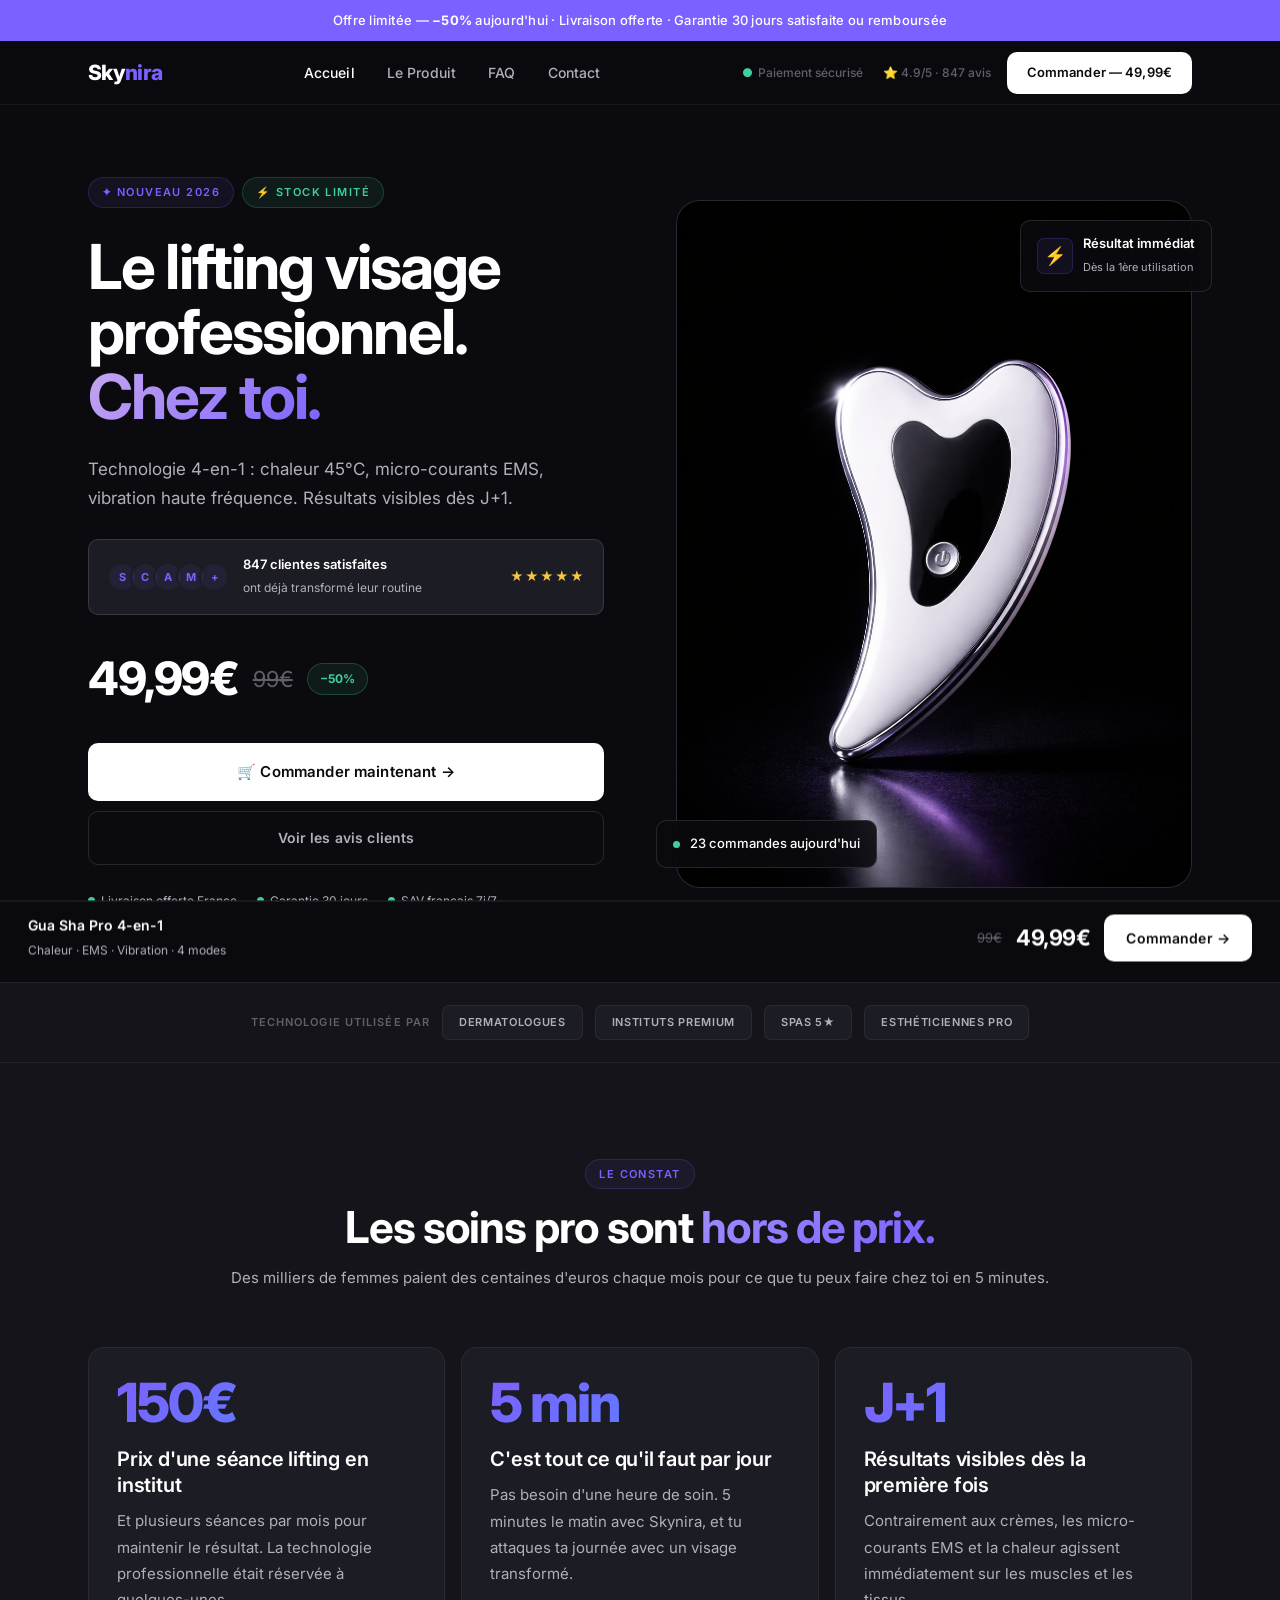
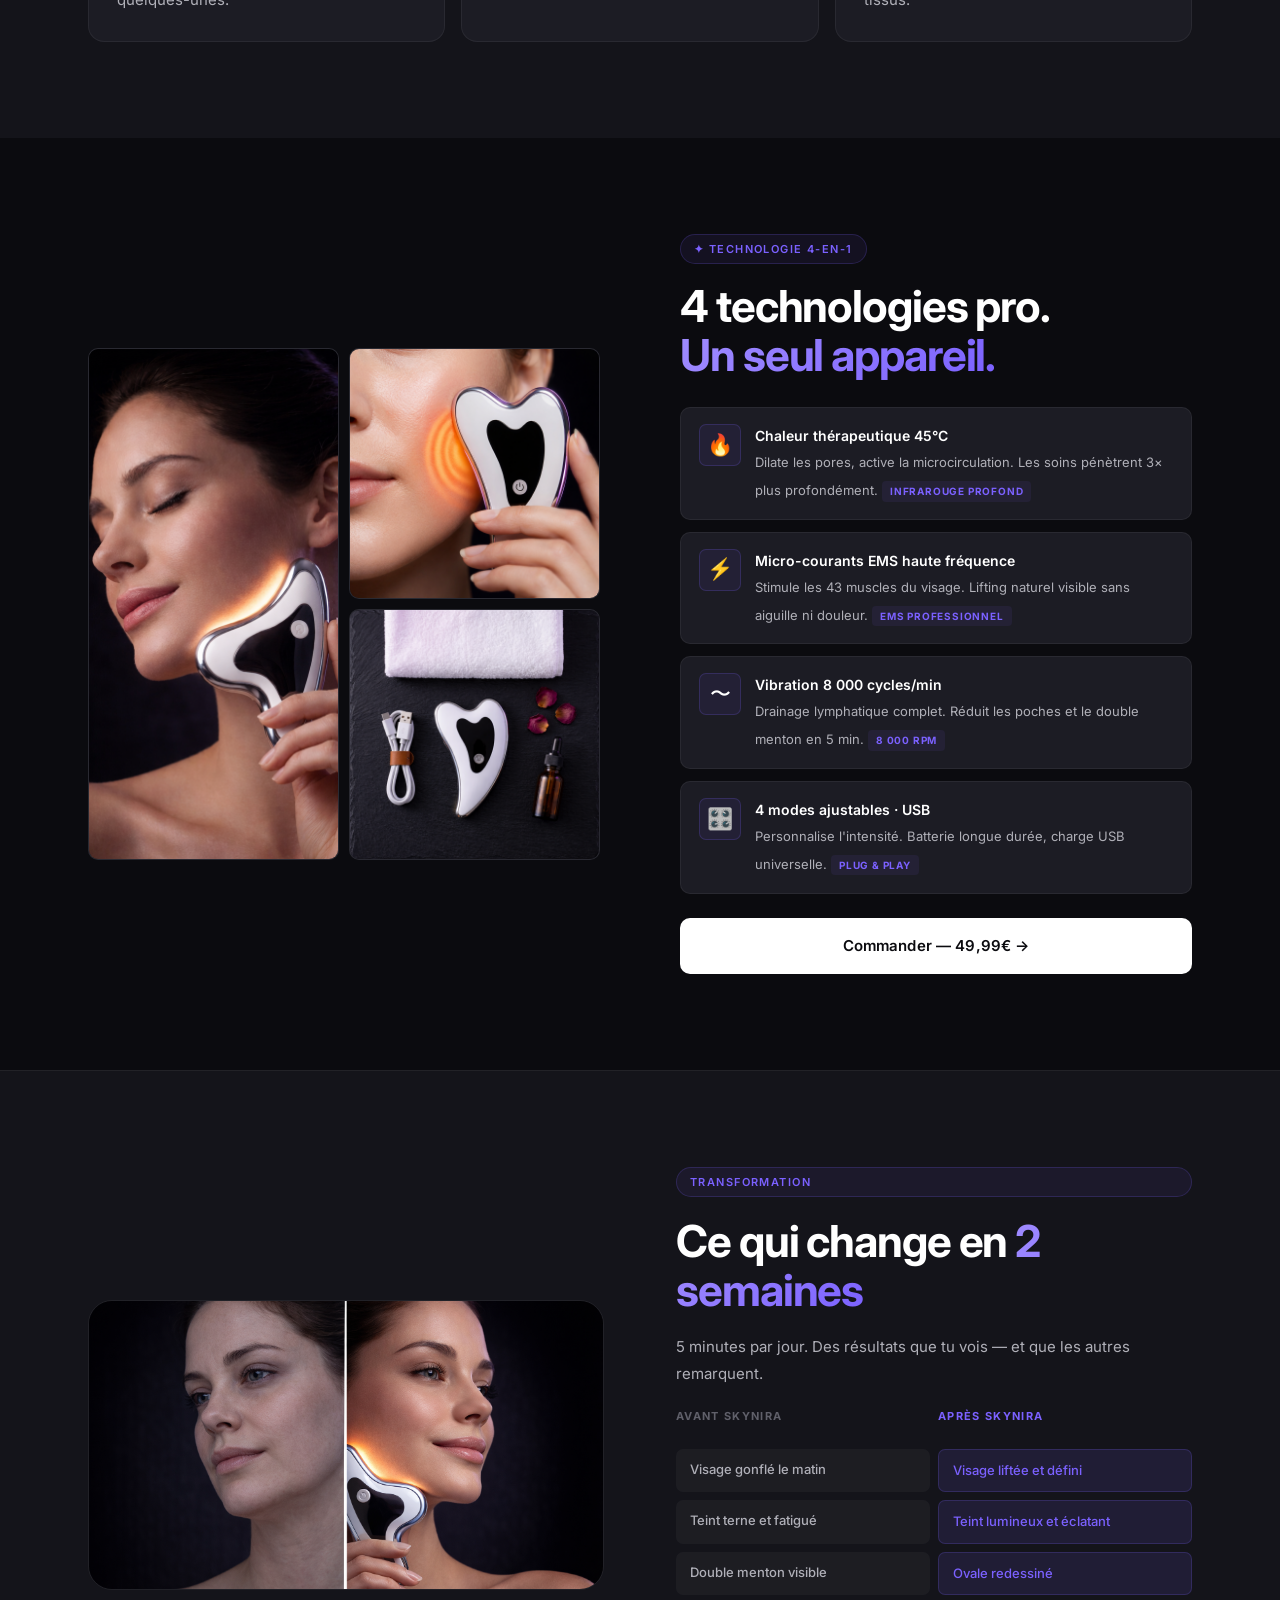
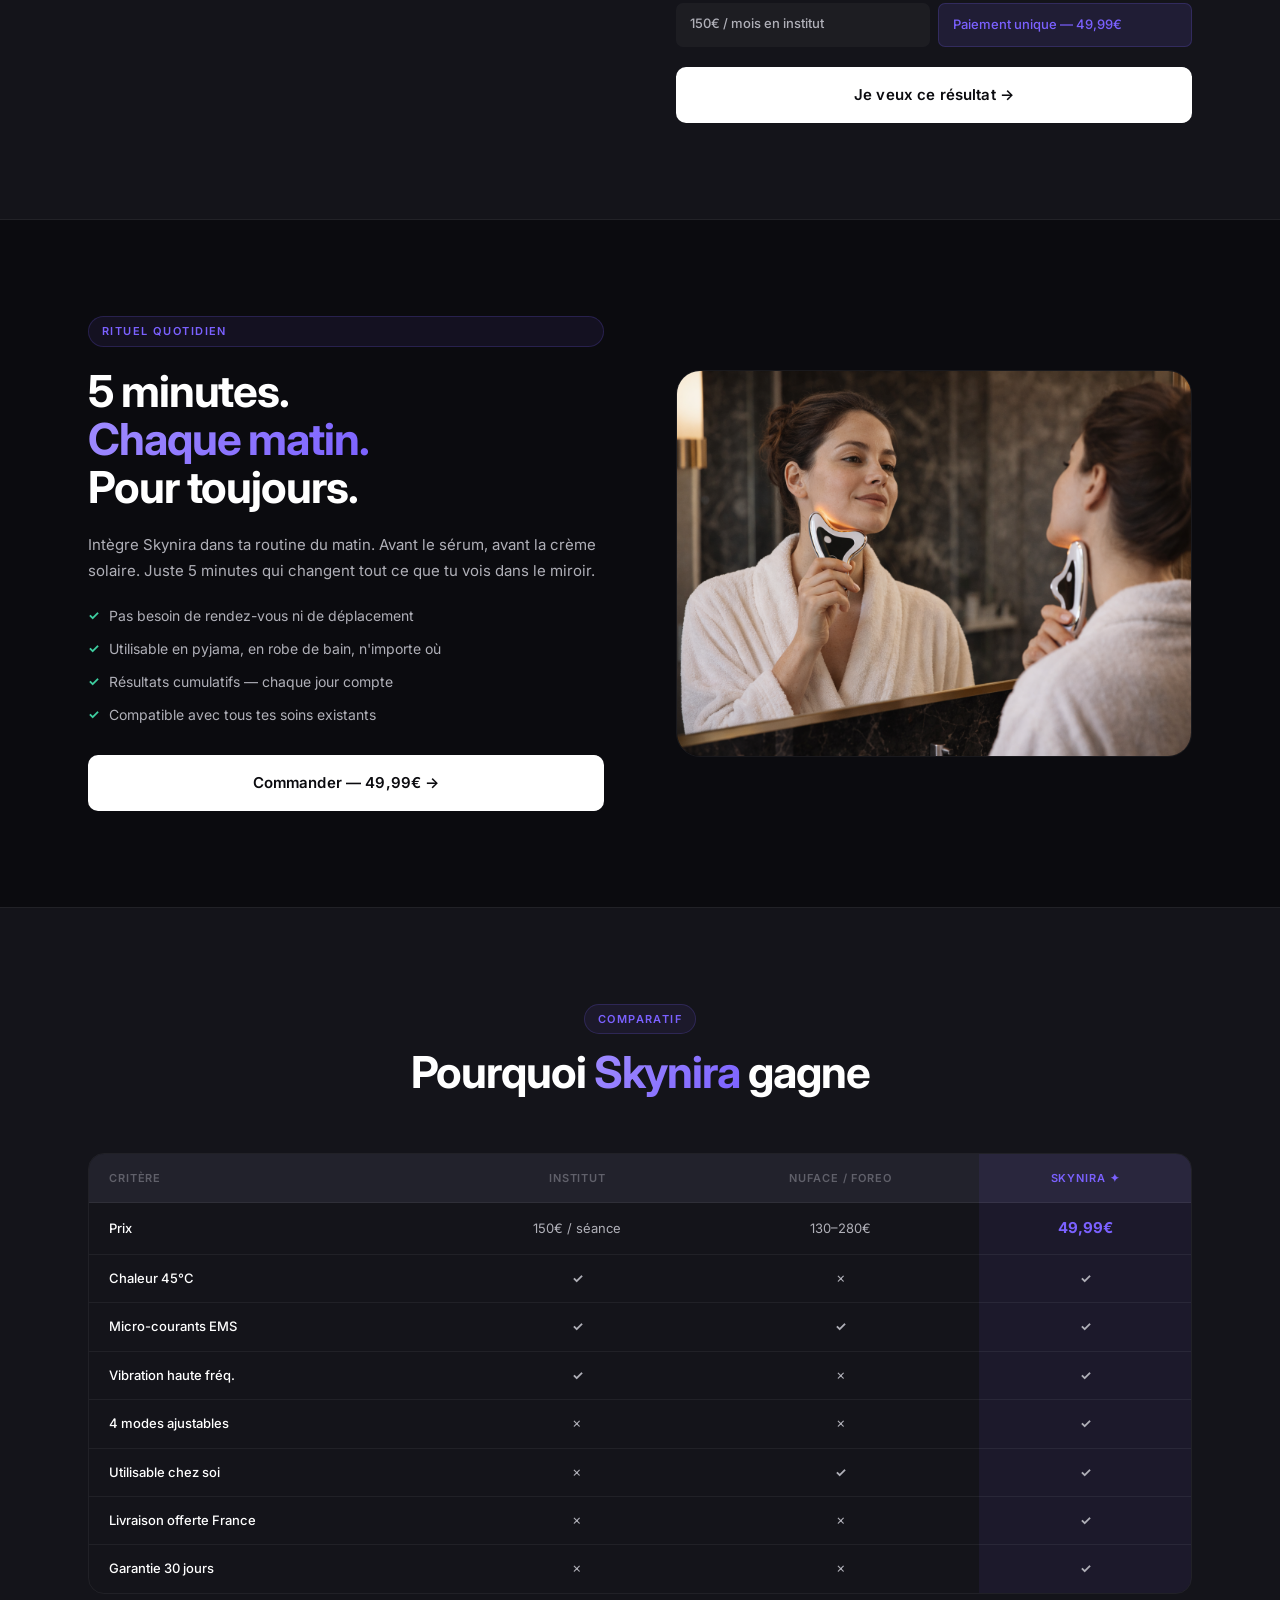
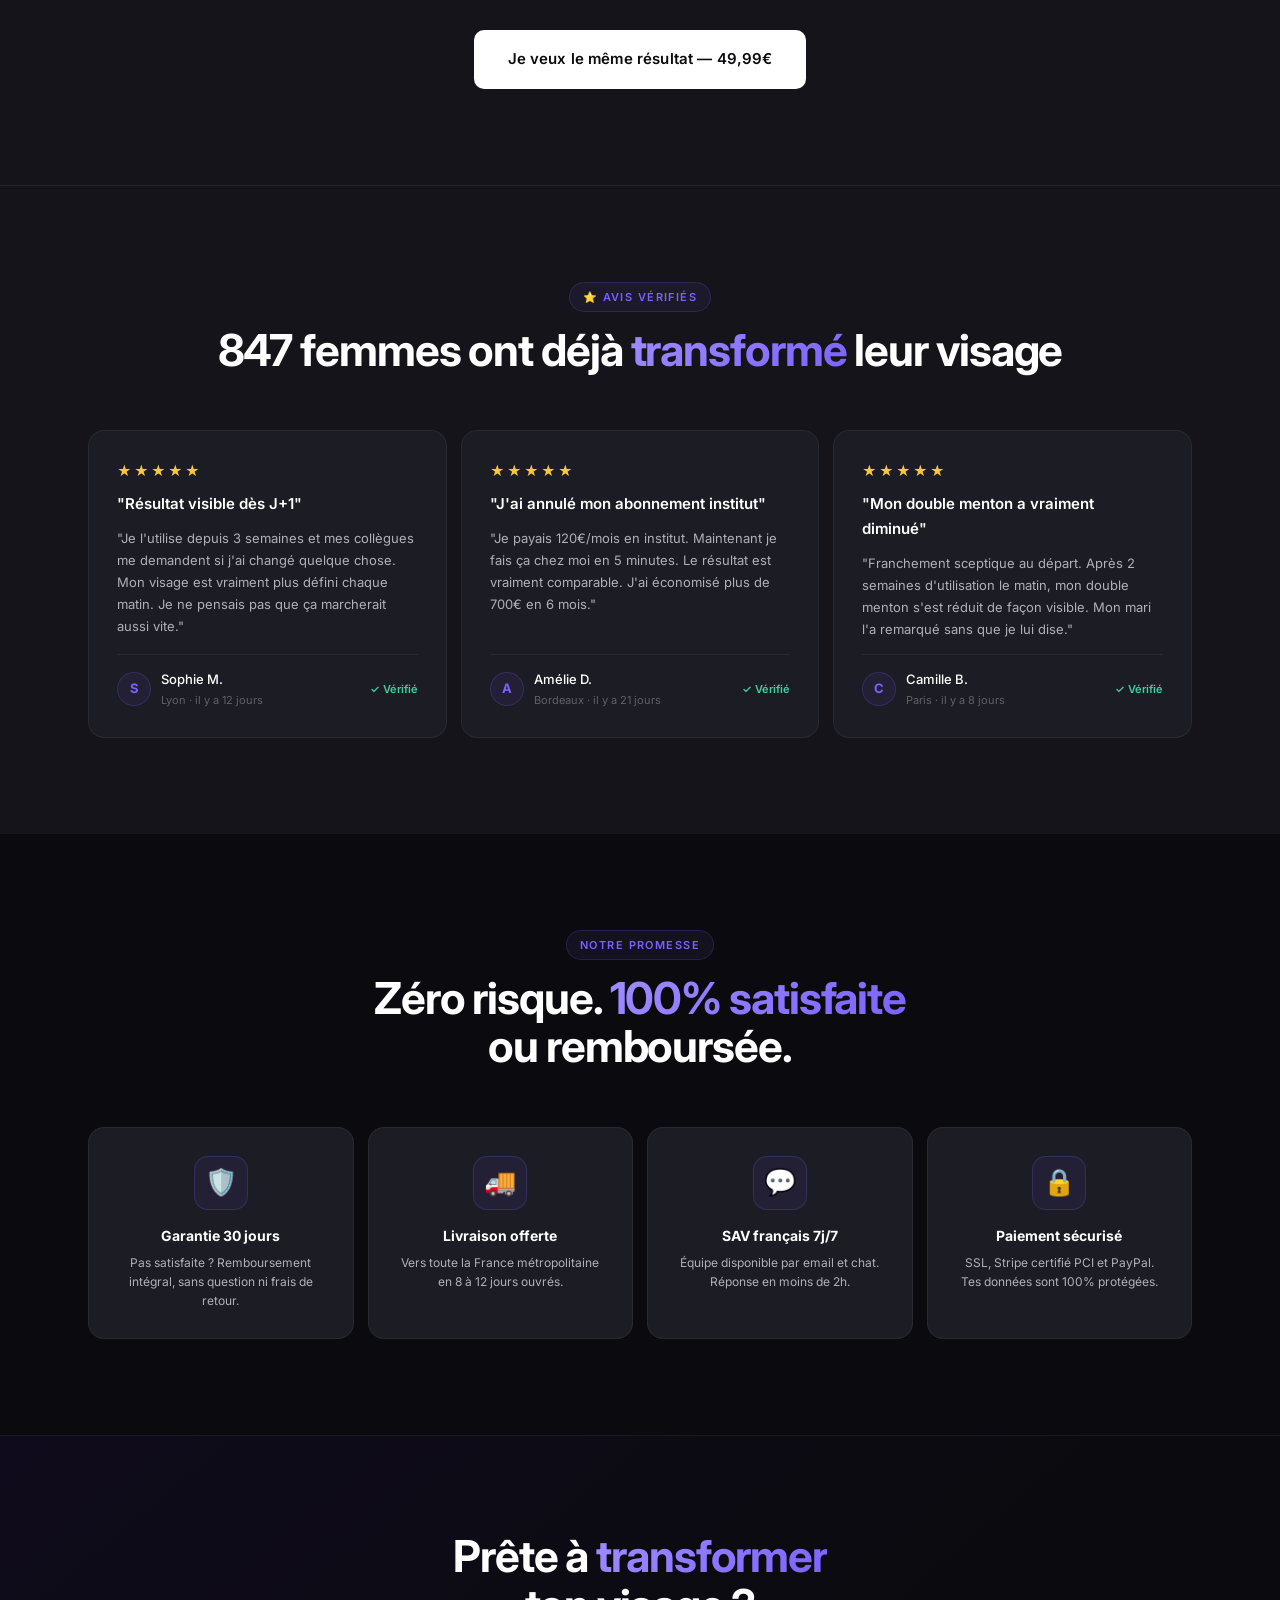
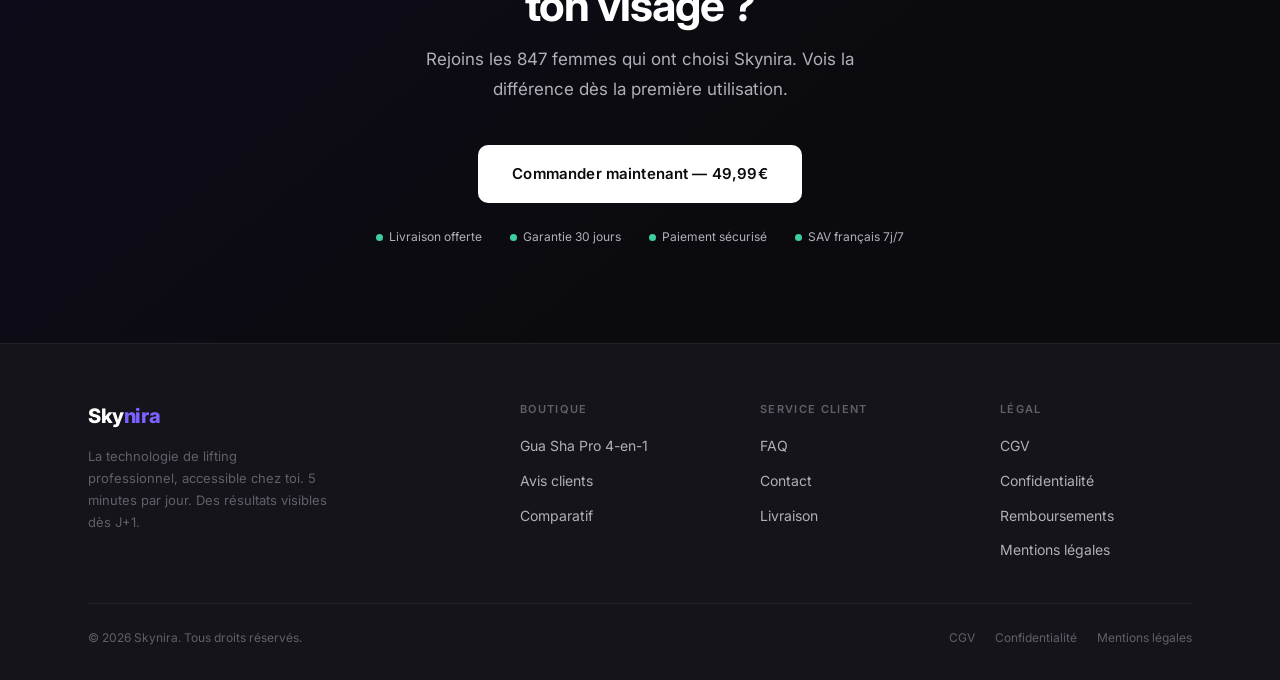
==== commit 0371b83a: "Update index.html" ====
--- a/index.html
+++ b/index.html
@@ -7,7 +7,6 @@
   <meta name="description" content="Gua Sha électrique 4-en-1 : chaleur 45°C, micro-courants EMS, vibration haute fréquence. Résultats visibles dès J+1. Livraison offerte France.">
   <link rel="stylesheet" href="css/style.css">
   <style>
-    /* ─── HERO ─── */
     .hero-section {
       min-height: calc(100vh - 100px);
       display: grid;
@@ -20,90 +19,71 @@
     }
     .hero-left { display: flex; flex-direction: column; gap: 26px; }
     .hero-badges { display: flex; gap: 8px; flex-wrap: wrap; }
-
-    .hero-title {
-      font-size: clamp(38px, 5.5vw, 64px);
-      font-weight: 700;
-      letter-spacing: -0.03em;
-      line-height: 1.04;
-      color: #FFFFFF;
-    }
-
+    .hero-title { font-size: clamp(36px, 5.5vw, 62px); font-weight: 700; letter-spacing: -0.03em; line-height: 1.05; }
+    .hero-title .grad {
+      background: linear-gradient(135deg, #C8A8F0, #7B61FF);
+      -webkit-background-clip: text; -webkit-text-fill-color: transparent; background-clip: text;
+    }
     .hero-proof {
       display: flex; align-items: center; gap: 14px;
-      padding: 14px 18px;
-      background: var(--bg3);
-      border: 1px solid var(--border-gold);
-      border-radius: var(--r);
+      padding: 14px 18px; background: var(--bg3);
+      border: 1px solid var(--border2); border-radius: var(--r);
     }
     .proof-avatars { display: flex; }
     .proof-av {
       width: 30px; height: 30px; border-radius: 50%;
-      background: var(--accent-bg);
-      border: 2px solid var(--bg3);
+      background: var(--accent-bg); border: 2px solid var(--bg3);
       display: flex; align-items: center; justify-content: center;
       font-size: 11px; font-weight: 700; color: var(--accent);
       margin-left: -7px;
     }
     .proof-av:first-child { margin-left: 0; }
-    .proof-info strong { display: block; font-size: 13px; font-weight: 600; color: #FFFFFF; }
+    .proof-info strong { display: block; font-size: 13px; font-weight: 600; }
     .proof-info span { font-size: 12px; color: var(--text2); }
-    .proof-stars { margin-left: auto; color: var(--accent); font-size: 13px; letter-spacing: 1px; }
-
+    .proof-stars { margin-left: auto; color: #F5C842; font-size: 13px; letter-spacing: 1px; }
     .hero-price-row { display: flex; align-items: center; gap: 14px; }
-    .price-main { font-size: 48px; font-weight: 700; letter-spacing: -0.03em; color: #FFFFFF; }
+    .price-main { font-size: 46px; font-weight: 800; letter-spacing: -0.03em; }
     .price-old { font-size: 22px; color: var(--text3); text-decoration: line-through; }
     .price-save {
-      background: var(--green-bg); border: 1px solid rgba(78,203,160,0.25);
-      color: var(--green); font-size: 12px; font-weight: 600;
+      background: var(--green-bg); border: 1px solid rgba(62,207,160,0.25);
+      color: var(--green); font-size: 12px; font-weight: 700;
       padding: 5px 12px; border-radius: 20px;
     }
-
     .hero-btns { display: flex; flex-direction: column; gap: 10px; }
-
     .hero-micro { display: flex; gap: 20px; flex-wrap: wrap; }
     .hero-micro-item { display: flex; align-items: center; gap: 6px; font-size: 12px; color: var(--text2); }
 
-    /* HERO IMAGE */
+    /* HERO RIGHT — IMAGE PRINCIPALE */
     .hero-right { position: relative; }
     .hero-img-wrap {
       border-radius: var(--r-xl); overflow: hidden;
-      background: var(--bg3);
-      border: 1px solid var(--border-gold);
+      background: var(--bg3); border: 1px solid var(--border);
       aspect-ratio: 3/4; position: relative;
     }
     .hero-img-wrap img { width:100%; height:100%; object-fit:cover; object-position: center top; transition: transform 0.5s ease; }
     .hero-img-wrap:hover img { transform: scale(1.03); }
 
     .float-card {
-      position: absolute;
-      background: rgba(10,10,13,0.92);
-      backdrop-filter: blur(16px);
-      border: 1px solid var(--border-gold);
-      border-radius: var(--r);
-      padding: 12px 16px;
+      position: absolute; background: rgba(11,11,15,0.9);
+      backdrop-filter: blur(16px); border: 1px solid var(--border2);
+      border-radius: var(--r); padding: 12px 16px;
       display: flex; align-items: center; gap: 10px;
     }
-    .float-top    { top: 20px; right: -20px; }
+    .float-top { top: 20px; right: -20px; }
     .float-bottom { bottom: 20px; left: -20px; }
-
     .float-icon {
-      width: 36px; height: 36px;
-      background: var(--accent-bg);
-      border: 1px solid var(--accent-border);
-      border-radius: var(--r-sm);
+      width: 36px; height: 36px; background: var(--accent-bg);
+      border: 1px solid var(--accent-border); border-radius: var(--r-sm);
       display: flex; align-items: center; justify-content: center;
       font-size: 18px; flex-shrink: 0;
     }
-    .float-info strong { display: block; font-size: 13px; font-weight: 600; color: #FFFFFF; }
+    .float-info strong { display: block; font-size: 13px; font-weight: 600; }
     .float-info span { font-size: 11px; color: var(--text2); }
 
-    /* ─── LOGOS ─── */
+    /* LOGOS */
     .logos-bar {
-      background: var(--bg2);
-      border-top: 1px solid var(--border);
-      border-bottom: 1px solid var(--border);
-      padding: 22px 28px;
+      background: var(--bg2); border-top: 1px solid var(--border);
+      border-bottom: 1px solid var(--border); padding: 22px 28px;
     }
     .logos-inner {
       max-width: 1000px; margin: 0 auto;
@@ -112,54 +92,56 @@
     }
     .logos-label { font-size: 11px; color: var(--text3); font-weight: 600; letter-spacing: 0.1em; text-transform: uppercase; }
     .logo-pill {
-      background: var(--bg3); border: 1px solid var(--border-gold);
+      background: var(--bg3); border: 1px solid var(--border);
       border-radius: var(--r-sm); padding: 7px 16px;
-      font-size: 11px; font-weight: 600; color: var(--accent); letter-spacing: 0.06em;
-    }
-
-    /* ─── PROBLEM ─── */
-    .problem-section { background: var(--bg2); border-top: 1px solid var(--border); }
+      font-size: 11px; font-weight: 600; color: var(--text2); letter-spacing: 0.06em;
+    }
+
+    /* PROBLEM */
+    .problem-section { background: var(--bg2); }
     .problem-grid { display: grid; grid-template-columns: repeat(3,1fr); gap: 16px; }
     .problem-num {
-      font-size: 54px; font-weight: 700; letter-spacing: -0.04em;
+      font-size: 54px; font-weight: 800; letter-spacing: -0.04em;
       line-height: 1; margin-bottom: 16px;
-      background: linear-gradient(135deg, #E8D5AA, #C9A96E);
+      background: linear-gradient(135deg, var(--accent), var(--accent2));
       -webkit-background-clip: text; -webkit-text-fill-color: transparent; background-clip: text;
     }
-
-    /* ─── SHOWCASE ─── */
+    .problem-card h3 { margin-bottom: 10px; }
+
+    /* SHOWCASE — 3 colonnes d'images */
     .showcase-section { padding: 96px 0; }
     .showcase-inner {
       max-width: 1160px; margin: 0 auto; padding: 0 28px;
       display: grid; grid-template-columns: 1fr 1fr; gap: 80px; align-items: center;
     }
-    .showcase-imgs { display: grid; grid-template-columns: 1fr 1fr; gap: 10px; }
+    .showcase-imgs {
+      display: grid; grid-template-columns: 1fr 1fr; gap: 10px;
+    }
     .showcase-img {
       background: var(--bg3); border: 1px solid var(--border);
       border-radius: var(--r); overflow: hidden;
-      transition: border-color 0.2s;
-    }
-    .showcase-img:hover { border-color: var(--border-gold); }
+    }
     .showcase-img.tall { grid-row: 1 / 3; }
     .showcase-img img { width:100%; height:100%; object-fit:cover; display:block; transition: transform 0.4s; }
-    .showcase-img:hover img { transform: scale(1.05); }
+    .showcase-img:hover img { transform: scale(1.06); }
+    .showcase-img.tall { aspect-ratio: auto; }
     .showcase-img:not(.tall) { aspect-ratio: 1; }
 
-    .feat-list { display: flex; flex-direction: column; gap: 10px; margin-top: 28px; }
+    .feat-list { display: flex; flex-direction: column; gap: 12px; margin-top: 28px; }
     .feat-item {
       display: flex; gap: 14px; align-items: flex-start;
-      padding: 15px 16px; background: var(--bg3);
+      padding: 16px 18px; background: var(--bg3);
       border: 1px solid var(--border); border-radius: var(--r);
       transition: border-color 0.2s;
     }
-    .feat-item:hover { border-color: var(--border-gold); }
+    .feat-item:hover { border-color: var(--accent-border); }
     .feat-icon {
-      width: 40px; height: 40px; background: var(--accent-bg);
+      width: 42px; height: 42px; background: var(--accent-bg);
       border: 1px solid var(--accent-border); border-radius: var(--r-sm);
       display: flex; align-items: center; justify-content: center;
-      font-size: 20px; flex-shrink: 0;
-    }
-    .feat-body strong { display: block; font-size: 14px; font-weight: 600; margin-bottom: 3px; color: #FFFFFF; }
+      font-size: 21px; flex-shrink: 0;
+    }
+    .feat-body strong { display: block; font-size: 14px; font-weight: 600; margin-bottom: 3px; }
     .feat-body span { font-size: 13px; color: var(--text2); line-height: 1.5; }
     .feat-tag {
       display: inline-block; margin-top: 6px; font-size: 10px;
@@ -167,29 +149,29 @@
       color: var(--accent); background: var(--accent-bg); padding: 2px 8px; border-radius: 4px;
     }
 
-    /* ─── AVANT/APRÈS ─── */
+    /* BEFORE/AFTER — image product-5 */
     .ba-section { background: var(--bg2); border-top: 1px solid var(--border); border-bottom: 1px solid var(--border); }
-    .ba-inner {
-      max-width: 1160px; margin: 0 auto; padding: 96px 28px;
-      display: grid; grid-template-columns: 1fr 1fr; gap: 72px; align-items: center;
-    }
+    .ba-inner { max-width: 1160px; margin: 0 auto; padding: 96px 28px; display: grid; grid-template-columns: 1fr 1fr; gap: 72px; align-items: center; }
     .ba-image-wrap {
       border-radius: var(--r-xl); overflow: hidden;
-      border: 1px solid var(--border-gold); aspect-ratio: 16/9;
-    }
-    .ba-image-wrap img { width:100%; height:100%; object-fit:cover; }
-
+      border: 1px solid var(--border); aspect-ratio: 16/9;
+    }
+    .ba-image-wrap img { width:100%; height:100%; object-fit:cover; object-position: center; }
+    .ba-content { display: flex; flex-direction: column; gap: 20px; }
+    .ba-items { display: flex; flex-direction: column; gap: 8px; }
+    .ba-row { display: grid; grid-template-columns: 1fr 1fr; gap: 8px; }
+    .ba-item {
+      padding: 10px 14px; border-radius: var(--r-sm);
+      font-size: 13px; font-weight: 500;
+    }
+    .ba-before-item { background: rgba(255,255,255,0.04); color: var(--text2); }
+    .ba-after-item { background: rgba(123,97,255,0.12); color: var(--accent); border: 1px solid var(--accent-border); }
     .ba-labels { display: grid; grid-template-columns: 1fr 1fr; gap: 8px; margin-bottom: 4px; }
     .ba-label { font-size: 11px; font-weight: 700; letter-spacing: 0.12em; text-transform: uppercase; }
     .ba-label.before { color: var(--text3); }
-    .ba-label.after  { color: var(--accent); }
-    .ba-items { display: flex; flex-direction: column; gap: 8px; }
-    .ba-row { display: grid; grid-template-columns: 1fr 1fr; gap: 8px; }
-    .ba-item { padding: 10px 14px; border-radius: var(--r-sm); font-size: 13px; font-weight: 500; }
-    .ba-before-item { background: rgba(255,255,255,0.04); color: var(--text2); }
-    .ba-after-item  { background: var(--accent-bg); color: var(--accent); border: 1px solid var(--accent-border); }
-
-    /* ─── LIFESTYLE ─── */
+    .ba-label.after { color: var(--accent); }
+
+    /* LIFESTYLE MIRROR — image product-5 (miroir salle de bain) */
     .lifestyle-section { padding: 96px 0; }
     .lifestyle-inner {
       max-width: 1160px; margin: 0 auto; padding: 0 28px;
@@ -197,16 +179,18 @@
     }
     .lifestyle-img {
       border-radius: var(--r-xl); overflow: hidden;
-      border: 1px solid var(--border-gold); aspect-ratio: 4/3;
+      border: 1px solid var(--border); aspect-ratio: 4/3;
     }
     .lifestyle-img img { width:100%; height:100%; object-fit:cover; object-position: center top; }
-
-    /* ─── REVIEWS ─── */
+    .lifestyle-content { display: flex; flex-direction: column; gap: 20px; }
+
+    /* REVIEWS */
     .reviews-section { background: var(--bg2); border-top: 1px solid var(--border); }
     .reviews-grid { display: grid; grid-template-columns: repeat(3,1fr); gap: 14px; }
     .review-card { display: flex; flex-direction: column; }
-    .review-title { font-size: 15px; font-weight: 600; margin-bottom: 10px; color: #FFFFFF; }
-    .review-text { font-size: 13px; color: var(--text2); line-height: 1.7; flex: 1; font-weight: 400; }
+    .review-stars { color: #F5C842; letter-spacing: 2px; font-size: 14px; margin-bottom: 10px; }
+    .review-title { font-size: 15px; font-weight: 600; margin-bottom: 10px; }
+    .review-text { font-size: 13px; color: var(--text2); line-height: 1.7; flex: 1; }
     .review-footer {
       display: flex; align-items: center; justify-content: space-between;
       padding-top: 14px; border-top: 1px solid var(--border); margin-top: 14px;
@@ -217,43 +201,47 @@
       display: flex; align-items: center; justify-content: center;
       font-size: 13px; font-weight: 700; color: var(--accent);
     }
-    .rev-name { font-size: 13px; font-weight: 500; color: #FFFFFF; }
+    .rev-name { font-size: 13px; font-weight: 500; }
     .rev-date { font-size: 11px; color: var(--text3); }
     .rev-verified { font-size: 11px; color: var(--green); font-weight: 600; }
 
-    /* ─── GUARANTEE ─── */
+    /* COMPARE */
+    .compare-section { padding: 96px 0; max-width: 1000px; margin: 0 auto; padding: 96px 28px; }
+
+    /* GUARANTEE */
     .g-grid { display: grid; grid-template-columns: repeat(4,1fr); gap: 14px; }
     .g-icon {
-      width: 52px; height: 52px; background: var(--accent-bg);
+      width: 54px; height: 54px; background: var(--accent-bg);
       border: 1px solid var(--accent-border); border-radius: 14px;
       display: flex; align-items: center; justify-content: center;
-      font-size: 24px; margin: 0 auto 14px;
-    }
-    .g-title { font-size: 14px; font-weight: 600; margin-bottom: 6px; text-align: center; color: #FFFFFF; }
-    .g-sub { font-size: 12px; color: var(--text2); text-align: center; line-height: 1.6; font-weight: 400; }
-
-    /* ─── FINAL CTA ─── */
+      font-size: 26px; margin: 0 auto 14px;
+    }
+    .g-title { font-size: 14px; font-weight: 700; margin-bottom: 6px; text-align: center; }
+    .g-sub { font-size: 12px; color: var(--text2); text-align: center; line-height: 1.6; }
+
+    /* FINAL CTA */
     .final-section {
-      background: linear-gradient(140deg, #0F0D08, var(--bg) 60%);
-      border-top: 1px solid var(--border-gold);
-      padding: 96px 0; text-align: center;
-    }
-
-    /* ─── RESPONSIVE ─── */
+      background: linear-gradient(140deg, #0F0B1C, var(--bg) 60%);
+      border-top: 1px solid var(--border); padding: 96px 0; text-align: center;
+    }
+
+    /* RESPONSIVE */
     @media (max-width: 960px) {
       .hero-section { grid-template-columns: 1fr; gap: 40px; padding: 40px 18px; min-height: auto; }
       .float-card { display: none; }
       .hero-img-wrap { aspect-ratio: 4/3; }
-      .showcase-inner, .ba-inner, .lifestyle-inner { grid-template-columns: 1fr; gap: 40px; padding: 64px 18px; }
-      .problem-grid, .reviews-grid { grid-template-columns: 1fr; }
+      .showcase-inner { grid-template-columns: 1fr; gap: 40px; padding: 64px 18px; }
+      .ba-inner { grid-template-columns: 1fr; gap: 40px; padding: 64px 18px; }
+      .lifestyle-inner { grid-template-columns: 1fr; gap: 40px; padding: 64px 18px; }
+      .problem-grid { grid-template-columns: 1fr; }
+      .reviews-grid { grid-template-columns: 1fr; }
       .g-grid { grid-template-columns: 1fr 1fr; }
     }
     @media (max-width: 640px) {
       .hero-section { padding: 28px 14px; }
-      .hero-price-row { flex-wrap: wrap; }
-      .price-main { font-size: 40px; }
       .g-grid { grid-template-columns: 1fr; }
-      .ba-row, .ba-labels { grid-template-columns: 1fr; }
+      .ba-row { grid-template-columns: 1fr; }
+      .ba-labels { grid-template-columns: 1fr; }
       .showcase-imgs { grid-template-columns: 1fr; }
       .showcase-img.tall { aspect-ratio: 4/3; }
     }
@@ -263,7 +251,7 @@
 
 <!-- TOPBAR -->
 <div class="topbar">
-  Offre limitée — <strong>−50%</strong> aujourd'hui &nbsp;·&nbsp; Livraison offerte &nbsp;·&nbsp; Garantie 30 jours satisfaite ou remboursée
+  Offre limitée — <strong>−50%</strong> aujourd'hui · Livraison offerte · Garantie 30 jours satisfaite ou remboursée
 </div>
 
 <!-- NAV -->
@@ -271,25 +259,24 @@
   <div class="nav-inner">
     <a href="index.html" class="nav-logo">Sky<span>nira</span></a>
     <ul class="nav-links">
-      <li><a href="index.html" class="nav-link" style="color:var(--accent)">Accueil</a></li>
+      <li><a href="index.html" class="nav-link" style="color:var(--text)">Accueil</a></li>
       <li><a href="product.html" class="nav-link">Le Produit</a></li>
       <li><a href="faq.html" class="nav-link">FAQ</a></li>
       <li><a href="contact.html" class="nav-link">Contact</a></li>
     </ul>
     <div class="nav-right">
       <div class="nav-trust">
-        <div class="nav-trust-item"><span style="color:var(--green)">●</span>&nbsp;Paiement sécurisé</div>
-        <div class="nav-trust-item" style="color:var(--accent)">★ 4.9 &nbsp;·&nbsp; 847 avis</div>
+        <div class="nav-trust-item"><span style="color:var(--green)">●</span> Paiement sécurisé</div>
+        <div class="nav-trust-item">⭐ 4.9/5 · 847 avis</div>
       </div>
       <a href="product.html" class="btn btn-primary" style="padding:10px 20px;font-size:13px">Commander — 49,99€</a>
     </div>
   </div>
 </nav>
 
-<!-- ═══════════════ HERO ═══════════════ -->
+<!-- ═══ HERO ═══ -->
 <section class="hero-section" id="hero">
   <div class="hero-left">
-
     <div class="hero-badges animate-up d1">
       <span class="eyebrow">✦ Nouveau 2026</span>
       <span class="eyebrow eyebrow-green">⚡ Stock limité</span>
@@ -297,11 +284,11 @@
 
     <h1 class="hero-title animate-up d2">
       Le lifting visage<br>professionnel.<br>
-      <span class="glow-text">Chez toi.</span>
+      <span class="grad">Chez toi.</span>
     </h1>
 
-    <p class="animate-up d3" style="font-size:16px;max-width:440px;color:var(--text2);line-height:1.75;font-weight:400">
-      Technologie 4-en-1 : chaleur 45°C, micro-courants EMS, vibration haute fréquence. Résultats visibles dès J+1.
+    <p class="animate-up d3" style="font-size:17px;max-width:460px;color:var(--text2);line-height:1.7">
+      Technologie 4-en-1 : chaleur 45°C, micro-courants EMS,<br>vibration haute fréquence. Résultats visibles dès J+1.
     </p>
 
     <div class="hero-proof animate-up d4">
@@ -324,20 +311,20 @@
     </div>
 
     <div class="hero-btns animate-up d6">
-      <a href="product.html" class="btn btn-primary btn-primary-lg">
-        Commander maintenant →
+      <a href="product.html" class="btn btn-primary btn-primary-lg btn-add-to-cart">
+        🛒 Commander maintenant →
       </a>
       <a href="#avis" class="btn btn-outline">Voir les avis clients</a>
     </div>
 
     <div class="hero-micro animate-up d7">
-      <div class="hero-micro-item"><div class="pulse-dot"></div>Livraison offerte France</div>
-      <div class="hero-micro-item"><div class="pulse-dot"></div>Garantie 30 jours</div>
-      <div class="hero-micro-item"><div class="pulse-dot"></div>SAV français 7j/7</div>
-    </div>
-
-  </div>
-
+      <div class="hero-micro-item"><div class="pulse-dot"></div> Livraison offerte France</div>
+      <div class="hero-micro-item"><div class="pulse-dot"></div> Garantie 30 jours</div>
+      <div class="hero-micro-item"><div class="pulse-dot"></div> SAV français 7j/7</div>
+    </div>
+  </div>
+
+  <!-- IMAGE HERO — packshot premium fond noir -->
   <div class="hero-right animate-up d3">
     <div class="hero-img-wrap">
       <img src="image/hero.jpg" alt="Skynira Gua Sha Pro 4-en-1 — packshot premium">
@@ -351,7 +338,7 @@
     </div>
     <div class="float-card float-bottom">
       <div class="pulse-dot"></div>
-      <span style="font-size:13px;font-weight:500;color:#FFFFFF">23 commandes aujourd'hui</span>
+      <span style="font-size:13px;font-weight:500">23 commandes aujourd'hui</span>
     </div>
   </div>
 </section>
@@ -367,53 +354,53 @@
   </div>
 </div>
 
-<!-- ═══════════════ PROBLÈME ═══════════════ -->
+<!-- ═══ PROBLÈME ═══ -->
 <section class="problem-section section" id="probleme">
   <div class="container">
     <div class="section-header" data-reveal>
       <span class="eyebrow">Le constat</span>
-      <h2>Les soins pro sont <span class="glow-text">hors de prix.</span></h2>
-      <p class="sub">Des milliers de femmes paient des centaines d'euros chaque mois pour ce que tu peux faire chez toi en 5 minutes.</p>
+      <h2 class="section-title">Les soins pro sont <span class="glow-text">hors de prix.</span></h2>
+      <p class="section-sub">Des milliers de femmes paient des centaines d'euros chaque mois pour ce que tu peux faire chez toi en 5 minutes.</p>
     </div>
     <div class="problem-grid">
       <div class="card" data-reveal data-delay="1">
         <div class="problem-num">150€</div>
         <h3>Prix d'une séance lifting en institut</h3>
-        <p style="margin-top:10px">Et plusieurs séances par mois pour maintenir le résultat. La technologie professionnelle était réservée à quelques-unes.</p>
+        <p style="margin-top:10px;color:var(--text2)">Et plusieurs séances par mois pour maintenir le résultat. La technologie professionnelle était réservée à quelques-unes.</p>
       </div>
       <div class="card" data-reveal data-delay="2">
         <div class="problem-num">5 min</div>
         <h3>C'est tout ce qu'il faut par jour</h3>
-        <p style="margin-top:10px">Pas besoin d'une heure de soin. 5 minutes le matin avec Skynira, et tu attaques ta journée avec un visage transformé.</p>
+        <p style="margin-top:10px;color:var(--text2)">Pas besoin d'une heure de soin. 5 minutes le matin avec Skynira, et tu attaques ta journée avec un visage transformé.</p>
       </div>
       <div class="card" data-reveal data-delay="3">
         <div class="problem-num">J+1</div>
         <h3>Résultats visibles dès la première fois</h3>
-        <p style="margin-top:10px">Contrairement aux crèmes, les micro-courants EMS et la chaleur agissent immédiatement sur les muscles et les tissus.</p>
-      </div>
-    </div>
-  </div>
-</section>
-
-<!-- ═══════════════ SHOWCASE ═══════════════ -->
+        <p style="margin-top:10px;color:var(--text2)">Contrairement aux crèmes, les micro-courants EMS et la chaleur agissent immédiatement sur les muscles et les tissus.</p>
+      </div>
+    </div>
+  </div>
+</section>
+
+<!-- ═══ SHOWCASE PRODUIT — image lifestyle + features ═══ -->
 <section class="showcase-section" id="produit">
   <div class="showcase-inner">
+    <!-- GRILLE D'IMAGES : product-1 (lifestyle femme) + product-2 (macro chaleur) -->
     <div class="showcase-imgs" data-reveal>
       <div class="showcase-img tall">
-        <img src="image/product-1.jpg" alt="Skynira — utilisation sur le visage">
+        <img src="image/product-1.jpg" alt="Skynira — utilisation sur le visage, effet chaleur">
       </div>
       <div class="showcase-img">
-        <img src="image/product-2.jpg" alt="Skynira — chaleur infrarouge sur la peau">
+        <img src="image/product-2.jpg" alt="Skynira — macro chaleur infrarouge sur la peau">
       </div>
       <div class="showcase-img">
-        <img src="image/product-3.jpg" alt="Skynira — flat lay accessoires">
+        <img src="image/product-3.jpg" alt="Skynira — flat lay produit avec accessoires">
       </div>
     </div>
 
     <div data-reveal data-delay="2">
       <span class="eyebrow" style="margin-bottom:18px;display:inline-flex">✦ Technologie 4-en-1</span>
-      <h2 style="margin-bottom:6px">4 technologies pro.</h2>
-      <h2><span class="glow-text">Un seul appareil.</span></h2>
+      <h2 class="section-title">4 technologies pro.<br><span class="glow-text">Un seul appareil.</span></h2>
       <div class="feat-list">
         <div class="feat-item">
           <div class="feat-icon">🔥</div>
@@ -443,28 +430,33 @@
           <div class="feat-icon">🎛️</div>
           <div class="feat-body">
             <strong>4 modes ajustables · USB</strong>
-            <span>Personnalise l'intensité selon ta peau. Batterie longue durée.</span>
+            <span>Personnalise l'intensité. Batterie longue durée, charge USB universelle.</span>
             <div class="feat-tag">Plug & Play</div>
           </div>
         </div>
       </div>
-      <a href="product.html" class="btn btn-primary btn-full" style="margin-top:24px;padding:16px;font-size:15px">Commander — 49,99€ →</a>
-    </div>
-  </div>
-</section>
-
-<!-- ═══════════════ AVANT/APRÈS ═══════════════ -->
+      <a href="product.html" class="btn btn-primary" style="margin-top:24px;width:100%;padding:16px;font-size:15px">Commander — 49,99€ →</a>
+    </div>
+  </div>
+</section>
+
+<!-- ═══ AVANT/APRÈS — image product-4 (split face) ═══ -->
 <section class="ba-section" id="resultats">
   <div class="ba-inner">
+
+    <!-- IMAGE AVANT/APRÈS côté gauche -->
     <div data-reveal>
       <div class="ba-image-wrap">
-        <img src="image/product-4.jpg" alt="Skynira — transformation visible avant après">
-      </div>
-    </div>
-    <div data-reveal data-delay="2" style="display:flex;flex-direction:column;gap:20px">
+        <img src="image/product-4.jpg" alt="Skynira — avant et après utilisation, transformation visible">
+      </div>
+    </div>
+
+    <!-- CONTENU côté droit -->
+    <div class="ba-content" data-reveal data-delay="2">
       <span class="eyebrow">Transformation</span>
-      <h2>Ce qui change en <span class="glow-text">2 semaines</span></h2>
-      <p style="font-size:15px">5 minutes par jour. Des résultats que tu vois — et que les autres remarquent.</p>
+      <h2 class="section-title">Ce qui change en <span class="glow-text">2 semaines</span></h2>
+      <p style="color:var(--text2);font-size:15px">5 minutes par jour. Des résultats que tu vois — et que les autres remarquent.</p>
+
       <div class="ba-labels">
         <span class="ba-label before">Avant Skynira</span>
         <span class="ba-label after">Après Skynira</span>
@@ -487,18 +479,18 @@
           <div class="ba-item ba-after-item">Paiement unique — 49,99€</div>
         </div>
       </div>
-      <a href="product.html" class="btn btn-primary btn-full" style="padding:16px;font-size:15px">Je veux ce résultat →</a>
-    </div>
-  </div>
-</section>
-
-<!-- ═══════════════ LIFESTYLE ═══════════════ -->
+      <a href="product.html" class="btn btn-primary" style="width:100%;padding:16px;font-size:15px">Je veux ce résultat →</a>
+    </div>
+  </div>
+</section>
+
+<!-- ═══ LIFESTYLE MIROIR — image product-5 (femme robe blanche miroir) ═══ -->
 <section class="lifestyle-section" id="lifestyle">
   <div class="lifestyle-inner">
-    <div style="display:flex;flex-direction:column;gap:20px" data-reveal>
+    <div class="lifestyle-content" data-reveal>
       <span class="eyebrow">Rituel quotidien</span>
-      <h2>5 minutes. <span class="glow-text">Chaque matin.</span><br>Pour toujours.</h2>
-      <p style="font-size:15px;line-height:1.75">
+      <h2 class="section-title">5 minutes.<br><span class="glow-text">Chaque matin.</span><br>Pour toujours.</h2>
+      <p style="color:var(--text2);font-size:15px;line-height:1.75">
         Intègre Skynira dans ta routine du matin. Avant le sérum, avant la crème solaire. Juste 5 minutes qui changent tout ce que tu vois dans le miroir.
       </p>
       <div class="check-list">
@@ -507,22 +499,24 @@
         <div class="check-item">Résultats cumulatifs — chaque jour compte</div>
         <div class="check-item">Compatible avec tous tes soins existants</div>
       </div>
-      <a href="product.html" class="btn btn-primary btn-full" style="padding:16px;font-size:15px">Commander — 49,99€ →</a>
-    </div>
+      <a href="product.html" class="btn btn-primary" style="width:100%;padding:16px;font-size:15px;margin-top:8px">Commander — 49,99€ →</a>
+    </div>
+
+    <!-- IMAGE miroir salle de bain -->
     <div data-reveal data-delay="2">
       <div class="lifestyle-img">
-        <img src="image/product-5.jpg" alt="Skynira — routine beauté devant le miroir">
-      </div>
-    </div>
-  </div>
-</section>
-
-<!-- ═══════════════ COMPARATIF ═══════════════ -->
+        <img src="image/product-5.jpg" alt="Skynira — routine beauté du matin devant le miroir">
+      </div>
+    </div>
+  </div>
+</section>
+
+<!-- ═══ COMPARATIF ═══ -->
 <section style="background:var(--bg2);border-top:1px solid var(--border);padding:96px 0" id="comparatif">
   <div class="container">
     <div class="section-header" data-reveal>
       <span class="eyebrow">Comparatif</span>
-      <h2>Pourquoi <span class="glow-text">Skynira</span> gagne</h2>
+      <h2 class="section-title">Pourquoi <span class="glow-text">Skynira</span> gagne</h2>
     </div>
     <div class="compare-wrap" data-reveal>
       <table class="compare-table">
@@ -552,16 +546,16 @@
   </div>
 </section>
 
-<!-- ═══════════════ AVIS ═══════════════ -->
+<!-- ═══ AVIS ═══ -->
 <section class="reviews-section section" id="avis">
   <div class="container">
     <div class="section-header" data-reveal>
-      <span class="eyebrow">Avis vérifiés</span>
-      <h2>847 femmes ont déjà <span class="glow-text">transformé</span> leur visage</h2>
+      <span class="eyebrow">⭐ Avis vérifiés</span>
+      <h2 class="section-title">847 femmes ont déjà <span class="glow-text">transformé</span> leur visage</h2>
     </div>
     <div class="reviews-grid">
       <div class="card review-card" data-reveal data-delay="1">
-        <div class="stars" style="margin-bottom:10px;font-size:14px">★★★★★</div>
+        <div class="review-stars">★★★★★</div>
         <div class="review-title">"Résultat visible dès J+1"</div>
         <p class="review-text">"Je l'utilise depuis 3 semaines et mes collègues me demandent si j'ai changé quelque chose. Mon visage est vraiment plus défini chaque matin. Je ne pensais pas que ça marcherait aussi vite."</p>
         <div class="review-footer">
@@ -573,7 +567,7 @@
         </div>
       </div>
       <div class="card review-card" data-reveal data-delay="2">
-        <div class="stars" style="margin-bottom:10px;font-size:14px">★★★★★</div>
+        <div class="review-stars">★★★★★</div>
         <div class="review-title">"J'ai annulé mon abonnement institut"</div>
         <p class="review-text">"Je payais 120€/mois en institut. Maintenant je fais ça chez moi en 5 minutes. Le résultat est vraiment comparable. J'ai économisé plus de 700€ en 6 mois."</p>
         <div class="review-footer">
@@ -585,9 +579,9 @@
         </div>
       </div>
       <div class="card review-card" data-reveal data-delay="3">
-        <div class="stars" style="margin-bottom:10px;font-size:14px">★★★★★</div>
+        <div class="review-stars">★★★★★</div>
         <div class="review-title">"Mon double menton a vraiment diminué"</div>
-        <p class="review-text">"Franchement sceptique au départ. Après 2 semaines, mon double menton s'est réduit de façon visible. Mon mari l'a remarqué sans que je lui dise rien."</p>
+        <p class="review-text">"Franchement sceptique au départ. Après 2 semaines d'utilisation le matin, mon double menton s'est réduit de façon visible. Mon mari l'a remarqué sans que je lui dise."</p>
         <div class="review-footer">
           <div style="display:flex;align-items:center;gap:10px">
             <div class="rev-av">C</div>
@@ -600,12 +594,12 @@
   </div>
 </section>
 
-<!-- ═══════════════ GARANTIE ═══════════════ -->
+<!-- ═══ GARANTIE ═══ -->
 <section class="section" id="garantie">
   <div class="container">
     <div class="section-header" data-reveal>
       <span class="eyebrow">Notre promesse</span>
-      <h2>Zéro risque. <span class="glow-text">100% satisfaite</span><br>ou remboursée.</h2>
+      <h2 class="section-title">Zéro risque. <span class="glow-text">100% satisfaite</span><br>ou remboursée.</h2>
     </div>
     <div class="g-grid">
       <div class="card" data-reveal data-delay="1">
@@ -626,25 +620,24 @@
       <div class="card" data-reveal data-delay="4">
         <div class="g-icon">🔒</div>
         <div class="g-title">Paiement sécurisé</div>
-        <p class="g-sub">SSL, Stripe certifié PCI et PayPal. Tes données 100% protégées.</p>
-      </div>
-    </div>
-  </div>
-</section>
-
-<!-- ═══════════════ FINAL CTA ═══════════════ -->
+        <p class="g-sub">SSL, Stripe certifié PCI et PayPal. Tes données sont 100% protégées.</p>
+      </div>
+    </div>
+  </div>
+</section>
+
+<!-- ═══ FINAL CTA ═══ -->
 <section class="final-section">
   <div class="container">
-    <div data-reveal style="display:flex;flex-direction:column;align-items:center;gap:16px">
-      <span class="eyebrow">Rejoins-nous</span>
-      <h2 style="text-align:center">Prête à <span class="glow-text">transformer</span><br>ton visage ?</h2>
-      <p style="font-size:16px;max-width:460px;text-align:center;margin:0">Rejoins les 847 femmes qui ont choisi Skynira. Vois la différence dès la première utilisation.</p>
-      <a href="product.html" class="btn btn-primary btn-primary-lg" style="margin-top:8px">Commander maintenant →</a>
-      <div style="display:flex;justify-content:center;gap:24px;flex-wrap:wrap;margin-top:4px">
-        <span class="hero-micro-item"><div class="pulse-dot"></div>Livraison offerte</span>
-        <span class="hero-micro-item"><div class="pulse-dot"></div>Garantie 30 jours</span>
-        <span class="hero-micro-item"><div class="pulse-dot"></div>Paiement sécurisé</span>
-        <span class="hero-micro-item"><div class="pulse-dot"></div>SAV français 7j/7</span>
+    <div data-reveal>
+      <h2 class="section-title" style="margin-bottom:16px">Prête à <span class="glow-text">transformer</span><br>ton visage ?</h2>
+      <p style="font-size:17px;max-width:480px;margin:0 auto 40px;color:var(--text2)">Rejoins les 847 femmes qui ont choisi Skynira. Vois la différence dès la première utilisation.</p>
+      <a href="product.html" class="btn btn-primary btn-primary-lg">Commander maintenant — 49,99€</a>
+      <div style="display:flex;justify-content:center;gap:28px;margin-top:24px;flex-wrap:wrap">
+        <span class="hero-micro-item"><div class="pulse-dot"></div> Livraison offerte</span>
+        <span class="hero-micro-item"><div class="pulse-dot"></div> Garantie 30 jours</span>
+        <span class="hero-micro-item"><div class="pulse-dot"></div> Paiement sécurisé</span>
+        <span class="hero-micro-item"><div class="pulse-dot"></div> SAV français 7j/7</span>
       </div>
     </div>
   </div>
@@ -695,7 +688,7 @@
   </div>
 </footer>
 
-<!-- STICKY -->
+<!-- STICKY BAR -->
 <div class="sticky-bar">
   <div class="sticky-info">
     <strong>Gua Sha Pro 4-en-1</strong><br>
--- a/css/style.css
+++ b/css/style.css
@@ -1,29 +1,27 @@
 @import url('https://fonts.googleapis.com/css2?family=Inter:wght@300;400;500;600;700;800&display=swap');
 
 :root {
-  --bg:       #0A0A0D;
-  --bg2:      #141418;
-  --bg3:      #1C1C21;
-  --bg4:      #232329;
-  --bg5:      #2C2C33;
+  --bg:       #0B0B0F;
+  --bg2:      #14141A;
+  --bg3:      #1C1C24;
+  --bg4:      #22222C;
+  --bg5:      #2A2A36;
 
   --text:     #FFFFFF;
-  --text2:    #B0ADA8;
-  --text3:    #62605C;
-
-  --accent:        #C9A96E;
-  --accent2:       #E8D5AA;
-  --accent-bg:     rgba(201,169,110,0.08);
-  --accent-border: rgba(201,169,110,0.22);
-
-  --cream:    #F0E6D3;
-  --green:    #4ECBA0;
-  --green-bg: rgba(78,203,160,0.08);
-  --red:      #FF6B6B;
+  --text2:    #B0B0B8;
+  --text3:    #60606A;
+
+  --accent:        #7B61FF;
+  --accent2:       #4F8CFF;
+  --accent-bg:     rgba(123,97,255,0.08);
+  --accent-border: rgba(123,97,255,0.20);
+
+  --green:    #3ECFA0;
+  --green-bg: rgba(62,207,160,0.08);
+  --red:      #FF5E5E;
 
   --border:   rgba(255,255,255,0.06);
-  --border2:  rgba(255,255,255,0.11);
-  --border-gold: rgba(201,169,110,0.18);
+  --border2:  rgba(255,255,255,0.12);
 
   --r:    10px;
   --r-sm:  7px;
@@ -83,6 +81,7 @@
   line-height: 1.75;
 }
 
+/* Texte secondaire aéré — pas de blocs longs */
 .text-body {
   font-size: 15px;
   font-weight: 400;
@@ -91,8 +90,21 @@
   max-width: 520px;
 }
 
+.text-accent { color: var(--accent); }
+.text-white  { color: #FFFFFF; }
+
+/* Titres de section — uppercase espacé */
+.section-label {
+  font-size: 11px;
+  font-weight: 600;
+  letter-spacing: 0.14em;
+  text-transform: uppercase;
+  color: var(--accent);
+}
+
+/* Gradient text */
 .glow-text {
-  background: linear-gradient(135deg, #E8D5AA, #C9A96E);
+  background: linear-gradient(135deg, #A08CFF, var(--accent));
   -webkit-background-clip: text;
   -webkit-text-fill-color: transparent;
   background-clip: text;
@@ -146,10 +158,10 @@
 .eyebrow-green {
   color: var(--green);
   background: var(--green-bg);
-  border-color: rgba(78,203,160,0.22);
-}
-
-/* ─── BOUTONS ─── */
+  border-color: rgba(62,207,160,0.22);
+}
+
+/* ─── BOUTONS — fond blanc, texte noir, semibold ─── */
 
 .btn {
   display: inline-flex;
@@ -167,17 +179,18 @@
   letter-spacing: 0.01em;
 }
 
+/* CTA PRINCIPAL — blanc + texte noir */
 .btn-primary {
   background: #FFFFFF;
-  color: #0A0A0D;
+  color: #0B0B0F;
   padding: 15px 26px;
   font-size: 14px;
   font-weight: 600;
 }
 .btn-primary:hover {
-  background: var(--cream);
+  background: #F0EEFF;
   transform: translateY(-2px);
-  box-shadow: 0 6px 28px rgba(201,169,110,0.22);
+  box-shadow: 0 6px 24px rgba(123,97,255,0.18);
 }
 .btn-primary:active { transform: translateY(0); }
 
@@ -186,6 +199,7 @@
   font-size: 15px;
 }
 
+/* BOUTON OUTLINE */
 .btn-outline {
   background: transparent;
   color: var(--text2);
@@ -210,7 +224,7 @@
   transition: border-color 0.2s, transform 0.22s;
 }
 .card:hover {
-  border-color: var(--border-gold);
+  border-color: rgba(123,97,255,0.22);
   transform: translateY(-3px);
 }
 
@@ -225,33 +239,31 @@
   padding: 4px 10px;
   border-radius: 6px;
 }
-.badge-green  { background: var(--green-bg); color: var(--green); border: 1px solid rgba(78,203,160,0.22); }
-.badge-red    { background: rgba(255,107,107,0.08); color: var(--red); border: 1px solid rgba(255,107,107,0.22); }
+.badge-green  { background: var(--green-bg);  color: var(--green); border: 1px solid rgba(62,207,160,0.22); }
+.badge-red    { background: rgba(255,94,94,0.08); color: var(--red); border: 1px solid rgba(255,94,94,0.22); }
 .badge-accent { background: var(--accent-bg); color: var(--accent); border: 1px solid var(--accent-border); }
 
+/* ─── DIVIDER ─── */
 .divider { border:none; border-top:1px solid var(--border); margin:0; }
 
 /* ─── TOPBAR ─── */
-
 .topbar {
-  background: linear-gradient(90deg, #1A1710, #2C2518, #1A1710);
-  border-bottom: 1px solid var(--border-gold);
+  background: var(--accent);
   text-align: center;
   padding: 10px 20px;
   font-size: 13px;
   font-weight: 500;
-  color: var(--accent);
-  letter-spacing: 0.03em;
-}
-.topbar strong { font-weight: 700; color: var(--accent2); }
+  color: #FFFFFF;
+  letter-spacing: 0.02em;
+}
+.topbar strong { font-weight: 700; }
 
 /* ─── NAV ─── */
-
 .nav {
   position: sticky;
   top: 0;
   z-index: 100;
-  background: rgba(10,10,13,0.95);
+  background: rgba(11,11,15,0.94);
   backdrop-filter: blur(20px);
   -webkit-backdrop-filter: blur(20px);
   border-bottom: 1px solid var(--border);
@@ -288,7 +300,7 @@
   transition: color 0.18s;
   letter-spacing: 0.01em;
 }
-.nav-link:hover { color: var(--accent); }
+.nav-link:hover { color: #FFFFFF; }
 
 .nav-right { display: flex; align-items: center; gap: 16px; }
 
@@ -304,7 +316,6 @@
 }
 
 /* ─── PULSE DOT ─── */
-
 .pulse-dot {
   width: 7px; height: 7px;
   background: var(--green);
@@ -313,12 +324,11 @@
   animation: pulse-anim 2s infinite;
 }
 @keyframes pulse-anim {
-  0%,100% { box-shadow: 0 0 0 0 rgba(78,203,160,0.5); }
-  50%      { box-shadow: 0 0 0 7px rgba(78,203,160,0); }
+  0%,100% { box-shadow: 0 0 0 0 rgba(62,207,160,0.5); }
+  50%      { box-shadow: 0 0 0 7px rgba(62,207,160,0); }
 }
 
 /* ─── STOCK BAR ─── */
-
 .stock-row {
   display: flex; align-items: center;
   gap: 12px; font-size: 13px; font-weight: 500;
@@ -334,11 +344,9 @@
 .stock-label { color: var(--red); white-space: nowrap; font-size: 13px; }
 
 /* ─── STARS ─── */
-
-.stars { color: #C9A96E; letter-spacing: 2px; }
+.stars { color: #F5C842; letter-spacing: 2px; }
 
 /* ─── CHECK LIST ─── */
-
 .check-list { display: flex; flex-direction: column; gap: 10px; }
 .check-item {
   display: flex; align-items: flex-start;
@@ -346,13 +354,12 @@
   font-weight: 400; color: var(--text2);
 }
 .check-item::before {
-  content: '✓'; color: var(--accent);
+  content: '✓'; color: var(--green);
   font-weight: 700; font-size: 13px;
   margin-top: 1px; flex-shrink: 0;
 }
 
 /* ─── COMPARE TABLE ─── */
-
 .compare-wrap {
   border-radius: var(--r-lg);
   overflow: hidden;
@@ -360,6 +367,7 @@
 }
 
 .compare-table { width: 100%; border-collapse: collapse; }
+
 .compare-table thead tr { background: var(--bg4); }
 
 .compare-table th {
@@ -380,15 +388,14 @@
 .compare-table td:first-child {
   text-align: left; font-weight: 500; color: #FFFFFF;
 }
-.compare-table tr:hover td { background: rgba(201,169,110,0.03); }
+.compare-table tr:hover td { background: rgba(255,255,255,0.015); }
 
 .td-us { background: var(--accent-bg); }
 .td-val { color: var(--accent) !important; font-weight: 700; font-size: 15px !important; }
-.c-yes { color: var(--accent); font-size: 16px; font-weight: 700; }
+.c-yes { color: var(--green); font-size: 16px; font-weight: 700; }
 .c-no  { color: var(--text3); font-size: 16px; }
 
 /* ─── FAQ ─── */
-
 .faq-item { border-bottom: 1px solid var(--border); }
 
 .faq-btn {
@@ -417,14 +424,13 @@
 .faq-item.open .faq-answer { max-height: 300px; padding-bottom: 20px; }
 
 /* ─── STICKY BAR ─── */
-
 .sticky-bar {
   position: fixed;
   bottom: 0; left: 0; right: 0;
-  background: rgba(10,10,13,0.97);
+  background: rgba(11,11,15,0.97);
   backdrop-filter: blur(20px);
   -webkit-backdrop-filter: blur(20px);
-  border-top: 1px solid var(--border-gold);
+  border-top: 1px solid var(--border2);
   padding: 12px 28px;
   display: flex; align-items: center;
   justify-content: space-between; gap: 16px;
@@ -433,12 +439,13 @@
 
 .sticky-info strong { font-size: 14px; font-weight: 600; color: #FFFFFF; }
 .sticky-info span { font-size: 12px; color: var(--text2); }
+
 .sticky-right { display: flex; align-items: center; gap: 14px; }
+
 .sticky-price { font-size: 22px; font-weight: 700; letter-spacing: -0.02em; color: #FFFFFF; }
 .sticky-old   { font-size: 13px; color: var(--text3); text-decoration: line-through; }
 
 /* ─── FOOTER ─── */
-
 footer {
   background: var(--bg2);
   border-top: 1px solid var(--border);
@@ -454,7 +461,8 @@
 
 .footer-logo {
   font-size: 20px; font-weight: 800;
-  letter-spacing: -0.02em; margin-bottom: 12px; color: #FFFFFF;
+  letter-spacing: -0.02em; margin-bottom: 12px;
+  color: #FFFFFF;
 }
 .footer-logo span { color: var(--accent); }
 
@@ -474,7 +482,7 @@
   font-size: 14px; color: var(--text2);
   font-weight: 400; transition: color 0.18s;
 }
-.footer-col a:hover { color: var(--accent); }
+.footer-col a:hover { color: #FFFFFF; }
 
 .footer-bottom {
   display: flex; align-items: center;
@@ -488,12 +496,12 @@
 .footer-bottom-links a { color: var(--text3); transition: color 0.18s; }
 .footer-bottom-links a:hover { color: var(--text2); }
 
-/* ─── ANIMATIONS ─── */
-
+/* ─── SCROLL REVEAL ─── */
 @keyframes fadeUp {
   from { opacity:0; transform:translateY(22px); }
   to   { opacity:1; transform:translateY(0); }
 }
+
 .animate-up { animation: fadeUp 0.52s ease both; }
 .d1 { animation-delay: 0.05s; }
 .d2 { animation-delay: 0.11s; }
@@ -503,21 +511,7 @@
 .d6 { animation-delay: 0.35s; }
 .d7 { animation-delay: 0.41s; }
 
-/* ─── SCROLL REVEAL ─── */
-
-[data-reveal] {
-  opacity: 0;
-  transform: translateY(24px);
-  transition: opacity 0.6s ease, transform 0.6s ease;
-}
-[data-reveal].revealed { opacity: 1; transform: translateY(0); }
-[data-reveal][data-delay="1"] { transition-delay: 0.1s; }
-[data-reveal][data-delay="2"] { transition-delay: 0.2s; }
-[data-reveal][data-delay="3"] { transition-delay: 0.3s; }
-[data-reveal][data-delay="4"] { transition-delay: 0.4s; }
-
 /* ─── RESPONSIVE ─── */
-
 @media (max-width: 1024px) {
   .footer-grid { grid-template-columns: 1fr 1fr; }
 }
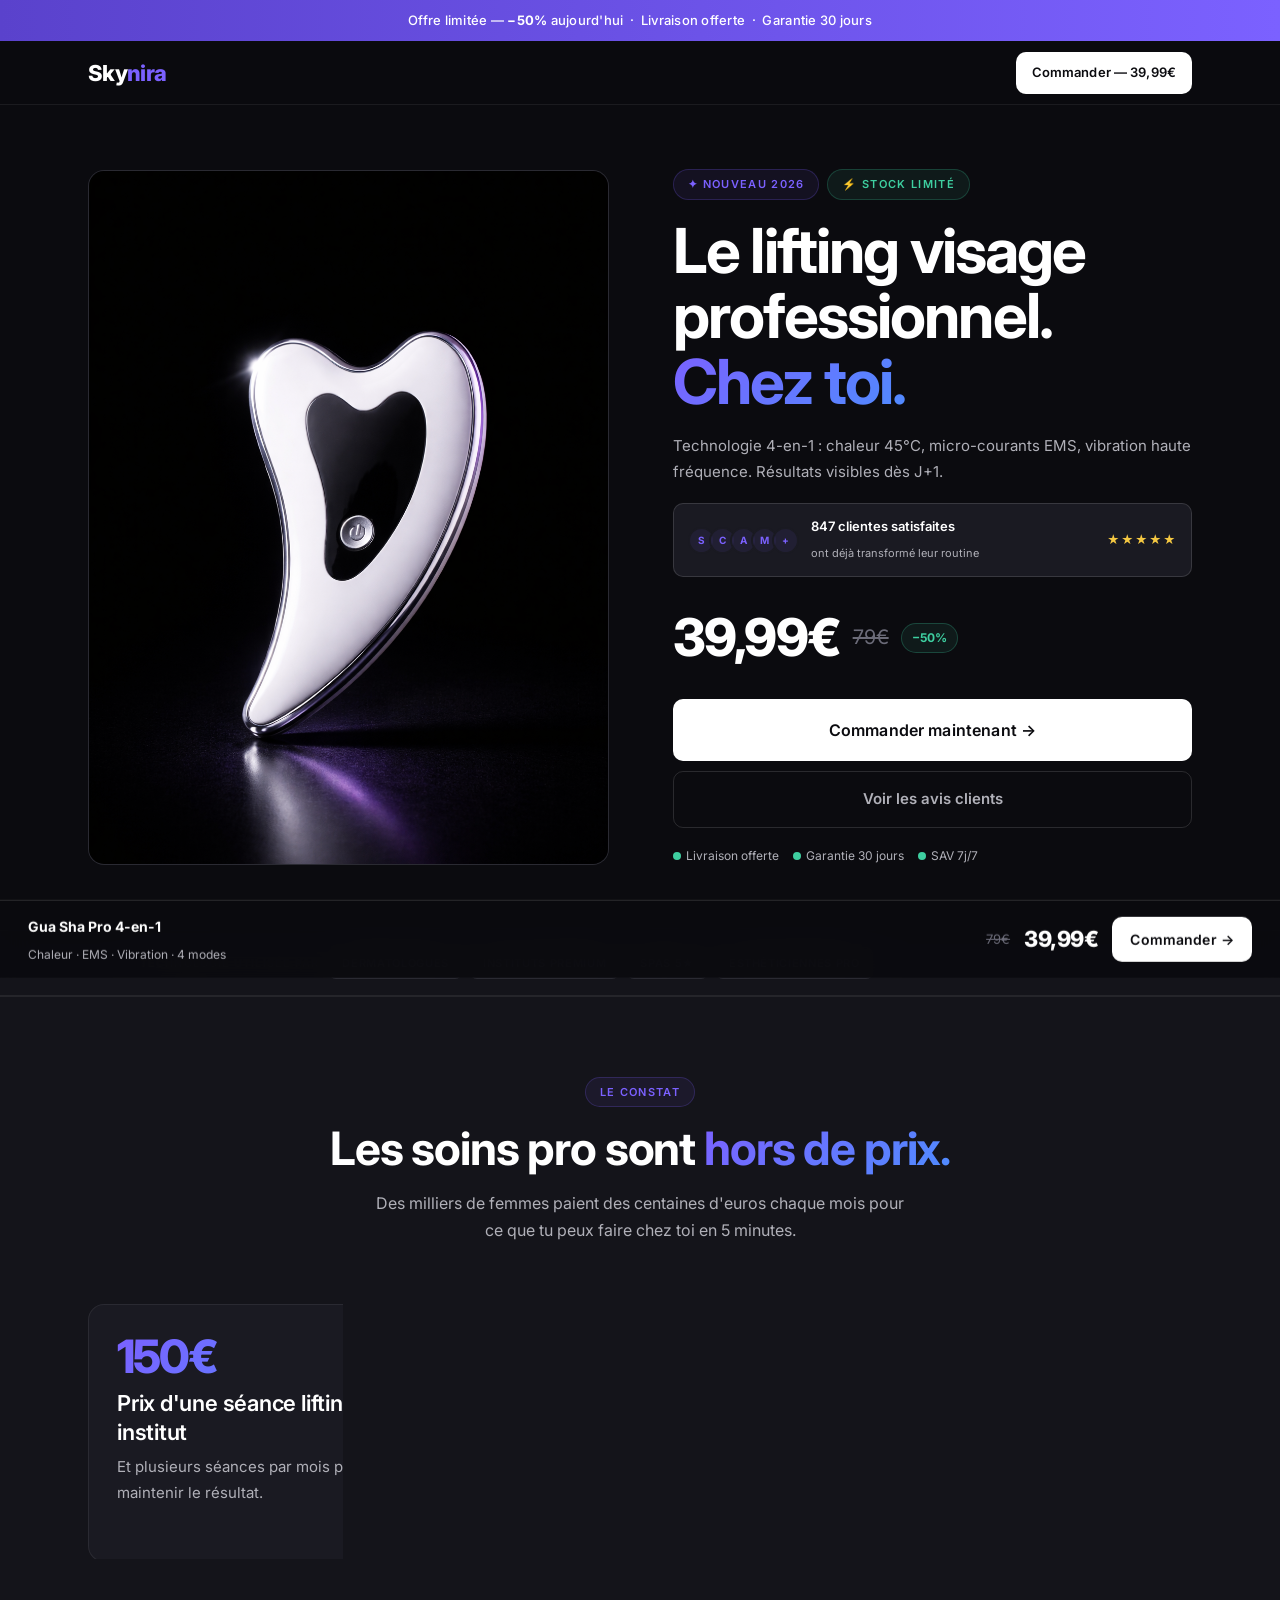
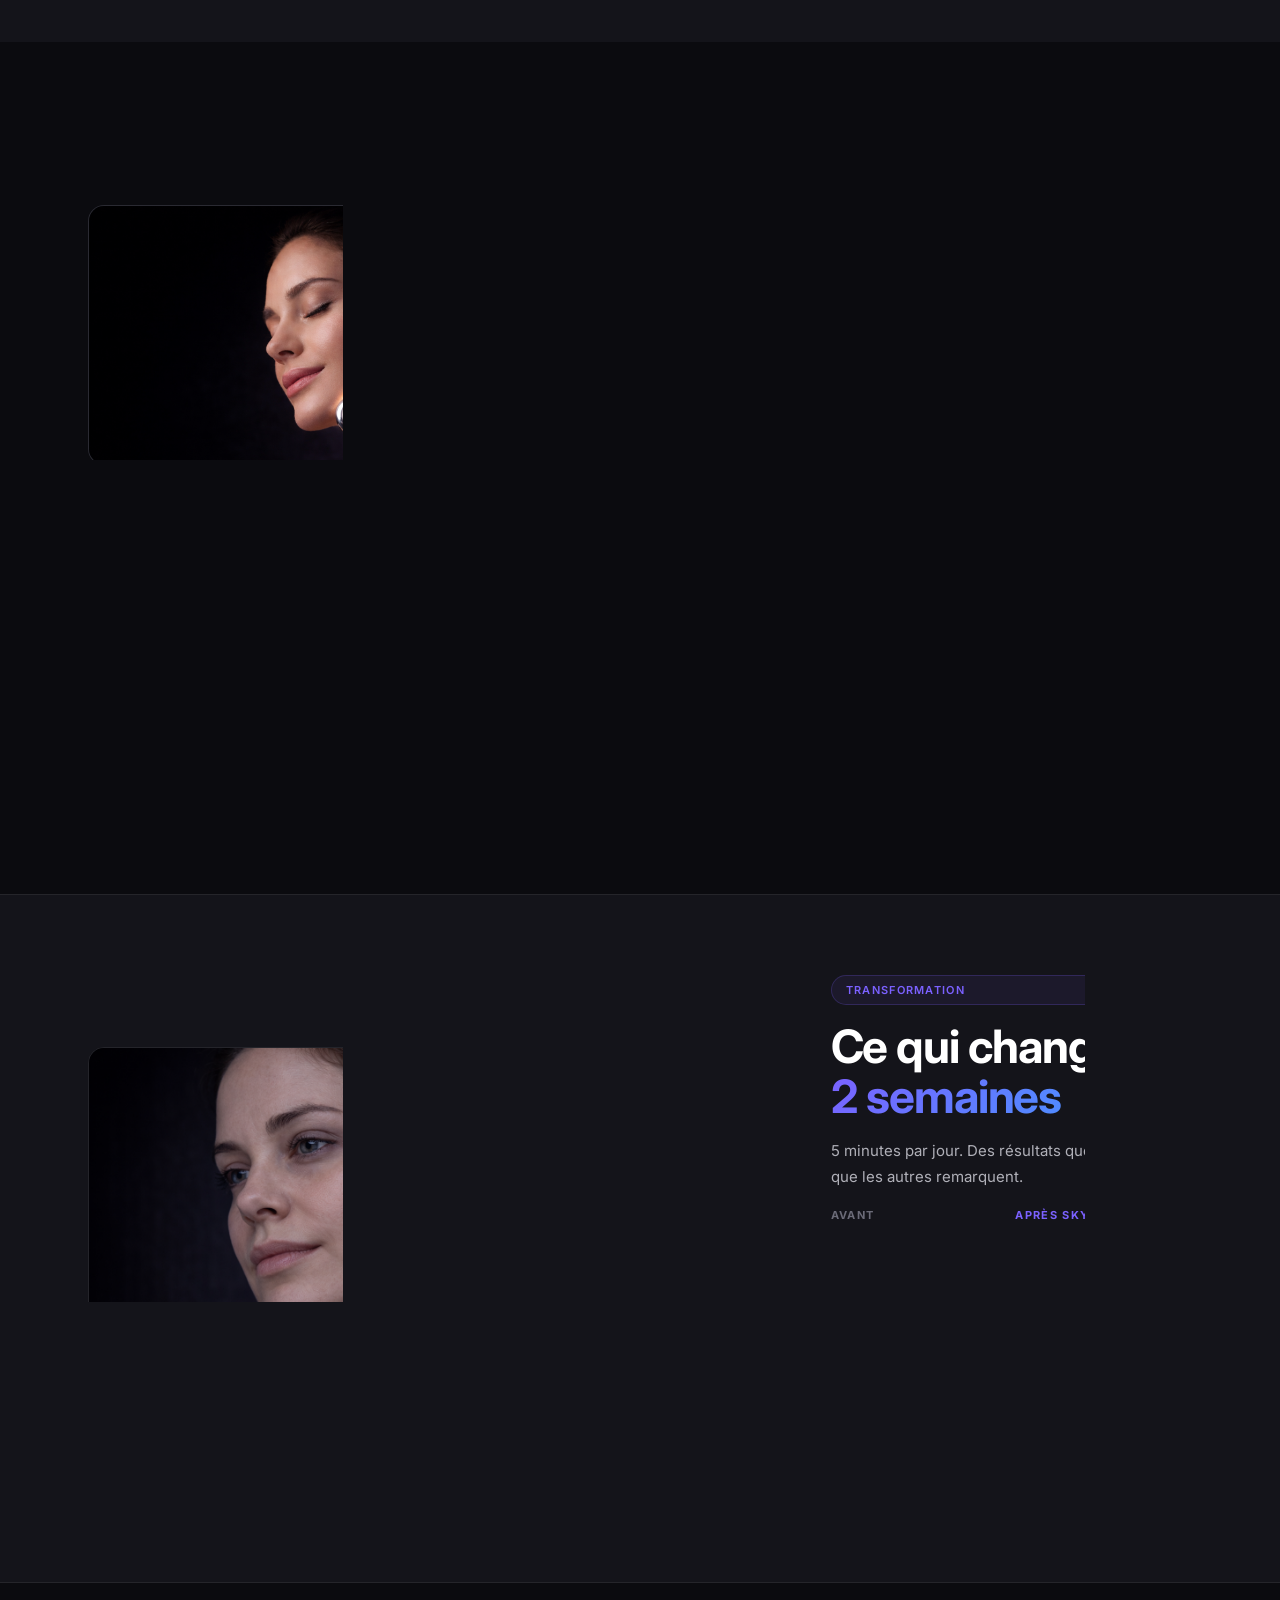
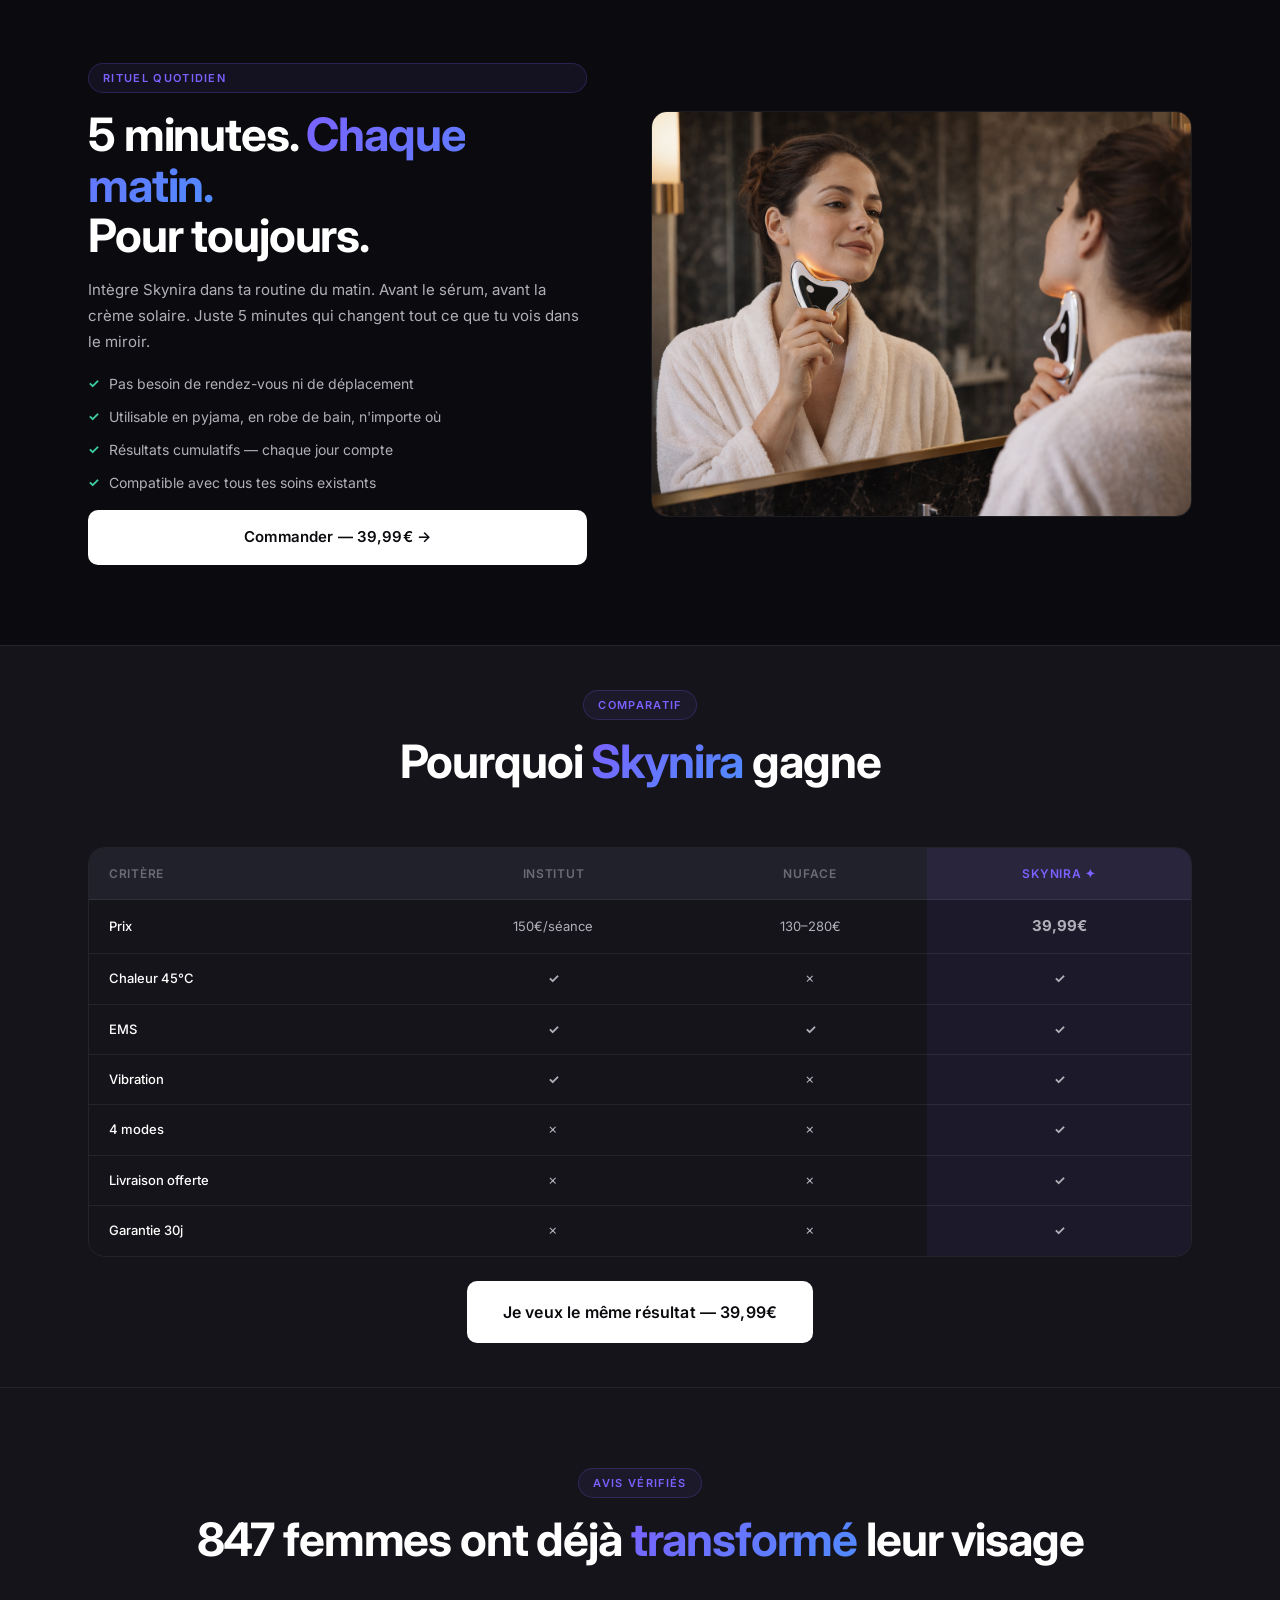
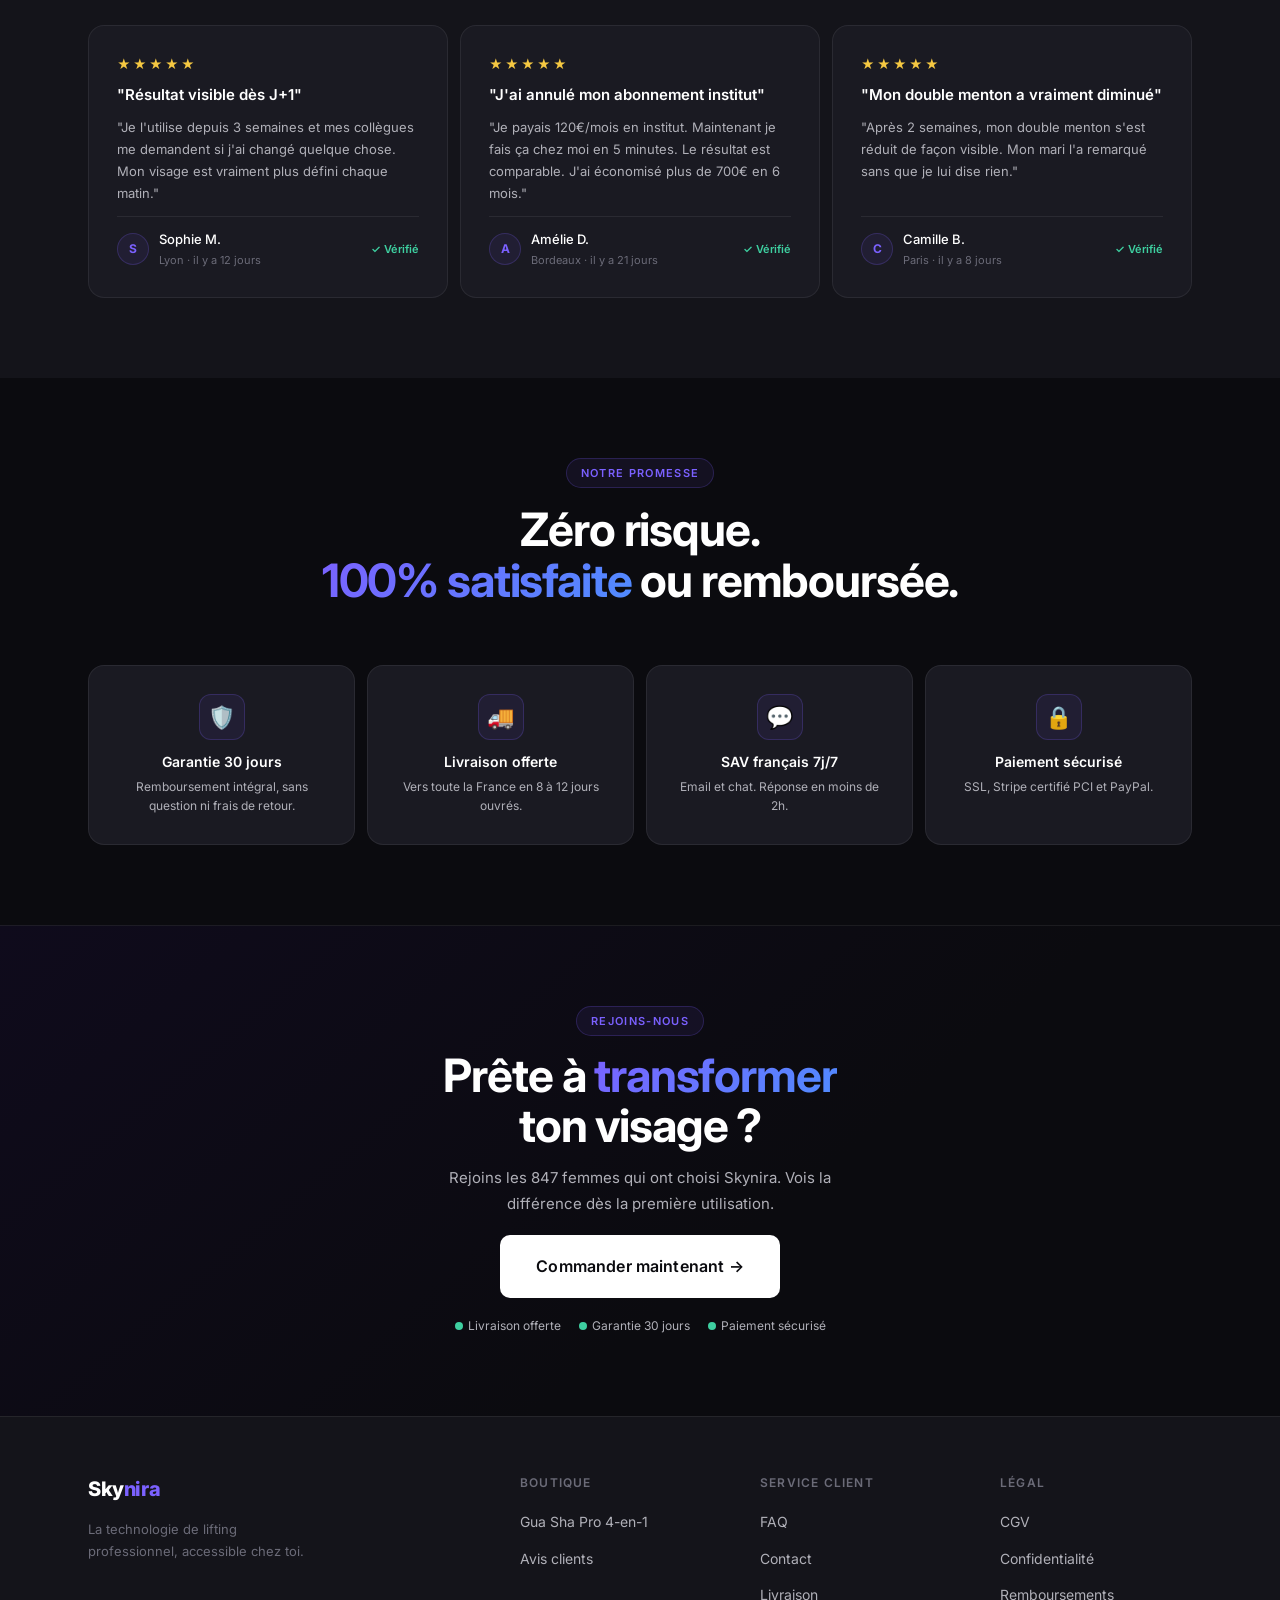
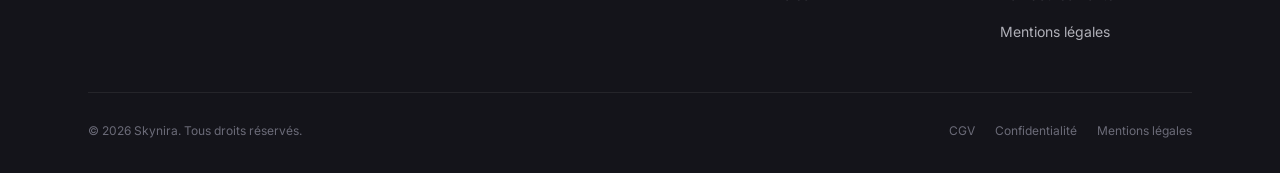
==== commit e70c13ef: "Update index.html" ====
--- a/index.html
+++ b/index.html
@@ -7,697 +7,347 @@
   <meta name="description" content="Gua Sha électrique 4-en-1 : chaleur 45°C, micro-courants EMS, vibration haute fréquence. Résultats visibles dès J+1. Livraison offerte France.">
   <link rel="stylesheet" href="css/style.css">
   <style>
-    .hero-section {
-      min-height: calc(100vh - 100px);
-      display: grid;
-      grid-template-columns: 1fr 1fr;
-      max-width: 1160px;
-      margin: 0 auto;
-      padding: 72px 28px;
-      gap: 72px;
-      align-items: center;
-    }
-    .hero-left { display: flex; flex-direction: column; gap: 26px; }
-    .hero-badges { display: flex; gap: 8px; flex-wrap: wrap; }
-    .hero-title { font-size: clamp(36px, 5.5vw, 62px); font-weight: 700; letter-spacing: -0.03em; line-height: 1.05; }
-    .hero-title .grad {
-      background: linear-gradient(135deg, #C8A8F0, #7B61FF);
-      -webkit-background-clip: text; -webkit-text-fill-color: transparent; background-clip: text;
-    }
-    .hero-proof {
-      display: flex; align-items: center; gap: 14px;
-      padding: 14px 18px; background: var(--bg3);
-      border: 1px solid var(--border2); border-radius: var(--r);
-    }
-    .proof-avatars { display: flex; }
-    .proof-av {
-      width: 30px; height: 30px; border-radius: 50%;
-      background: var(--accent-bg); border: 2px solid var(--bg3);
-      display: flex; align-items: center; justify-content: center;
-      font-size: 11px; font-weight: 700; color: var(--accent);
-      margin-left: -7px;
-    }
-    .proof-av:first-child { margin-left: 0; }
-    .proof-info strong { display: block; font-size: 13px; font-weight: 600; }
-    .proof-info span { font-size: 12px; color: var(--text2); }
-    .proof-stars { margin-left: auto; color: #F5C842; font-size: 13px; letter-spacing: 1px; }
-    .hero-price-row { display: flex; align-items: center; gap: 14px; }
-    .price-main { font-size: 46px; font-weight: 800; letter-spacing: -0.03em; }
-    .price-old { font-size: 22px; color: var(--text3); text-decoration: line-through; }
-    .price-save {
-      background: var(--green-bg); border: 1px solid rgba(62,207,160,0.25);
-      color: var(--green); font-size: 12px; font-weight: 700;
-      padding: 5px 12px; border-radius: 20px;
-    }
-    .hero-btns { display: flex; flex-direction: column; gap: 10px; }
-    .hero-micro { display: flex; gap: 20px; flex-wrap: wrap; }
-    .hero-micro-item { display: flex; align-items: center; gap: 6px; font-size: 12px; color: var(--text2); }
-
-    /* HERO RIGHT — IMAGE PRINCIPALE */
-    .hero-right { position: relative; }
-    .hero-img-wrap {
-      border-radius: var(--r-xl); overflow: hidden;
-      background: var(--bg3); border: 1px solid var(--border);
-      aspect-ratio: 3/4; position: relative;
-    }
-    .hero-img-wrap img { width:100%; height:100%; object-fit:cover; object-position: center top; transition: transform 0.5s ease; }
-    .hero-img-wrap:hover img { transform: scale(1.03); }
-
-    .float-card {
-      position: absolute; background: rgba(11,11,15,0.9);
-      backdrop-filter: blur(16px); border: 1px solid var(--border2);
-      border-radius: var(--r); padding: 12px 16px;
-      display: flex; align-items: center; gap: 10px;
-    }
-    .float-top { top: 20px; right: -20px; }
-    .float-bottom { bottom: 20px; left: -20px; }
-    .float-icon {
-      width: 36px; height: 36px; background: var(--accent-bg);
-      border: 1px solid var(--accent-border); border-radius: var(--r-sm);
-      display: flex; align-items: center; justify-content: center;
-      font-size: 18px; flex-shrink: 0;
-    }
-    .float-info strong { display: block; font-size: 13px; font-weight: 600; }
-    .float-info span { font-size: 11px; color: var(--text2); }
-
-    /* LOGOS */
-    .logos-bar {
-      background: var(--bg2); border-top: 1px solid var(--border);
-      border-bottom: 1px solid var(--border); padding: 22px 28px;
-    }
-    .logos-inner {
-      max-width: 1000px; margin: 0 auto;
-      display: flex; align-items: center; justify-content: center;
-      gap: 12px; flex-wrap: wrap;
-    }
-    .logos-label { font-size: 11px; color: var(--text3); font-weight: 600; letter-spacing: 0.1em; text-transform: uppercase; }
-    .logo-pill {
-      background: var(--bg3); border: 1px solid var(--border);
-      border-radius: var(--r-sm); padding: 7px 16px;
-      font-size: 11px; font-weight: 600; color: var(--text2); letter-spacing: 0.06em;
-    }
-
-    /* PROBLEM */
-    .problem-section { background: var(--bg2); }
-    .problem-grid { display: grid; grid-template-columns: repeat(3,1fr); gap: 16px; }
-    .problem-num {
-      font-size: 54px; font-weight: 800; letter-spacing: -0.04em;
-      line-height: 1; margin-bottom: 16px;
-      background: linear-gradient(135deg, var(--accent), var(--accent2));
-      -webkit-background-clip: text; -webkit-text-fill-color: transparent; background-clip: text;
-    }
-    .problem-card h3 { margin-bottom: 10px; }
-
-    /* SHOWCASE — 3 colonnes d'images */
-    .showcase-section { padding: 96px 0; }
-    .showcase-inner {
-      max-width: 1160px; margin: 0 auto; padding: 0 28px;
-      display: grid; grid-template-columns: 1fr 1fr; gap: 80px; align-items: center;
-    }
-    .showcase-imgs {
-      display: grid; grid-template-columns: 1fr 1fr; gap: 10px;
-    }
-    .showcase-img {
-      background: var(--bg3); border: 1px solid var(--border);
-      border-radius: var(--r); overflow: hidden;
-    }
-    .showcase-img.tall { grid-row: 1 / 3; }
-    .showcase-img img { width:100%; height:100%; object-fit:cover; display:block; transition: transform 0.4s; }
-    .showcase-img:hover img { transform: scale(1.06); }
-    .showcase-img.tall { aspect-ratio: auto; }
-    .showcase-img:not(.tall) { aspect-ratio: 1; }
-
-    .feat-list { display: flex; flex-direction: column; gap: 12px; margin-top: 28px; }
-    .feat-item {
-      display: flex; gap: 14px; align-items: flex-start;
-      padding: 16px 18px; background: var(--bg3);
-      border: 1px solid var(--border); border-radius: var(--r);
-      transition: border-color 0.2s;
-    }
-    .feat-item:hover { border-color: var(--accent-border); }
-    .feat-icon {
-      width: 42px; height: 42px; background: var(--accent-bg);
-      border: 1px solid var(--accent-border); border-radius: var(--r-sm);
-      display: flex; align-items: center; justify-content: center;
-      font-size: 21px; flex-shrink: 0;
-    }
-    .feat-body strong { display: block; font-size: 14px; font-weight: 600; margin-bottom: 3px; }
-    .feat-body span { font-size: 13px; color: var(--text2); line-height: 1.5; }
-    .feat-tag {
-      display: inline-block; margin-top: 6px; font-size: 10px;
-      font-weight: 700; letter-spacing: 0.08em; text-transform: uppercase;
-      color: var(--accent); background: var(--accent-bg); padding: 2px 8px; border-radius: 4px;
-    }
-
-    /* BEFORE/AFTER — image product-5 */
-    .ba-section { background: var(--bg2); border-top: 1px solid var(--border); border-bottom: 1px solid var(--border); }
-    .ba-inner { max-width: 1160px; margin: 0 auto; padding: 96px 28px; display: grid; grid-template-columns: 1fr 1fr; gap: 72px; align-items: center; }
-    .ba-image-wrap {
-      border-radius: var(--r-xl); overflow: hidden;
-      border: 1px solid var(--border); aspect-ratio: 16/9;
-    }
-    .ba-image-wrap img { width:100%; height:100%; object-fit:cover; object-position: center; }
-    .ba-content { display: flex; flex-direction: column; gap: 20px; }
-    .ba-items { display: flex; flex-direction: column; gap: 8px; }
-    .ba-row { display: grid; grid-template-columns: 1fr 1fr; gap: 8px; }
-    .ba-item {
-      padding: 10px 14px; border-radius: var(--r-sm);
-      font-size: 13px; font-weight: 500;
-    }
-    .ba-before-item { background: rgba(255,255,255,0.04); color: var(--text2); }
-    .ba-after-item { background: rgba(123,97,255,0.12); color: var(--accent); border: 1px solid var(--accent-border); }
-    .ba-labels { display: grid; grid-template-columns: 1fr 1fr; gap: 8px; margin-bottom: 4px; }
-    .ba-label { font-size: 11px; font-weight: 700; letter-spacing: 0.12em; text-transform: uppercase; }
-    .ba-label.before { color: var(--text3); }
-    .ba-label.after { color: var(--accent); }
-
-    /* LIFESTYLE MIRROR — image product-5 (miroir salle de bain) */
-    .lifestyle-section { padding: 96px 0; }
-    .lifestyle-inner {
-      max-width: 1160px; margin: 0 auto; padding: 0 28px;
-      display: grid; grid-template-columns: 1fr 1fr; gap: 72px; align-items: center;
-    }
-    .lifestyle-img {
-      border-radius: var(--r-xl); overflow: hidden;
-      border: 1px solid var(--border); aspect-ratio: 4/3;
-    }
-    .lifestyle-img img { width:100%; height:100%; object-fit:cover; object-position: center top; }
-    .lifestyle-content { display: flex; flex-direction: column; gap: 20px; }
-
-    /* REVIEWS */
-    .reviews-section { background: var(--bg2); border-top: 1px solid var(--border); }
-    .reviews-grid { display: grid; grid-template-columns: repeat(3,1fr); gap: 14px; }
-    .review-card { display: flex; flex-direction: column; }
-    .review-stars { color: #F5C842; letter-spacing: 2px; font-size: 14px; margin-bottom: 10px; }
-    .review-title { font-size: 15px; font-weight: 600; margin-bottom: 10px; }
-    .review-text { font-size: 13px; color: var(--text2); line-height: 1.7; flex: 1; }
-    .review-footer {
-      display: flex; align-items: center; justify-content: space-between;
-      padding-top: 14px; border-top: 1px solid var(--border); margin-top: 14px;
-    }
-    .rev-av {
-      width: 34px; height: 34px; background: var(--accent-bg);
-      border: 1px solid var(--accent-border); border-radius: 50%;
-      display: flex; align-items: center; justify-content: center;
-      font-size: 13px; font-weight: 700; color: var(--accent);
-    }
-    .rev-name { font-size: 13px; font-weight: 500; }
-    .rev-date { font-size: 11px; color: var(--text3); }
-    .rev-verified { font-size: 11px; color: var(--green); font-weight: 600; }
-
-    /* COMPARE */
-    .compare-section { padding: 96px 0; max-width: 1000px; margin: 0 auto; padding: 96px 28px; }
-
-    /* GUARANTEE */
-    .g-grid { display: grid; grid-template-columns: repeat(4,1fr); gap: 14px; }
-    .g-icon {
-      width: 54px; height: 54px; background: var(--accent-bg);
-      border: 1px solid var(--accent-border); border-radius: 14px;
-      display: flex; align-items: center; justify-content: center;
-      font-size: 26px; margin: 0 auto 14px;
-    }
-    .g-title { font-size: 14px; font-weight: 700; margin-bottom: 6px; text-align: center; }
-    .g-sub { font-size: 12px; color: var(--text2); text-align: center; line-height: 1.6; }
-
-    /* FINAL CTA */
-    .final-section {
-      background: linear-gradient(140deg, #0F0B1C, var(--bg) 60%);
-      border-top: 1px solid var(--border); padding: 96px 0; text-align: center;
-    }
-
-    /* RESPONSIVE */
-    @media (max-width: 960px) {
-      .hero-section { grid-template-columns: 1fr; gap: 40px; padding: 40px 18px; min-height: auto; }
-      .float-card { display: none; }
-      .hero-img-wrap { aspect-ratio: 4/3; }
-      .showcase-inner { grid-template-columns: 1fr; gap: 40px; padding: 64px 18px; }
-      .ba-inner { grid-template-columns: 1fr; gap: 40px; padding: 64px 18px; }
-      .lifestyle-inner { grid-template-columns: 1fr; gap: 40px; padding: 64px 18px; }
-      .problem-grid { grid-template-columns: 1fr; }
-      .reviews-grid { grid-template-columns: 1fr; }
-      .g-grid { grid-template-columns: 1fr 1fr; }
-    }
-    @media (max-width: 640px) {
-      .hero-section { padding: 28px 14px; }
-      .g-grid { grid-template-columns: 1fr; }
-      .ba-row { grid-template-columns: 1fr; }
-      .ba-labels { grid-template-columns: 1fr; }
-      .showcase-imgs { grid-template-columns: 1fr; }
-      .showcase-img.tall { aspect-ratio: 4/3; }
+    *{-webkit-tap-highlight-color:transparent}
+    html,body{overflow-x:hidden;width:100%}
+    .hero-section{display:flex;flex-direction:column;max-width:1160px;margin:0 auto;padding:28px 18px 36px;gap:28px}
+    .hero-left{display:flex;flex-direction:column;gap:18px}
+    .hero-badges{display:flex;gap:8px;flex-wrap:wrap}
+    .hero-title{font-size:clamp(30px,8vw,62px);font-weight:700;letter-spacing:-.03em;line-height:1.06}
+    .hero-proof{display:flex;align-items:center;gap:12px;padding:12px 14px;background:var(--bg3);border:1px solid var(--border2);border-radius:var(--r)}
+    .proof-avatars{display:flex}
+    .proof-av{width:27px;height:27px;border-radius:50%;background:var(--accent-bg);border:2px solid var(--bg3);display:flex;align-items:center;justify-content:center;font-size:10px;font-weight:700;color:var(--accent);margin-left:-6px;flex-shrink:0}
+    .proof-av:first-child{margin-left:0}
+    .proof-info strong{display:block;font-size:13px;font-weight:600}
+    .proof-info span{font-size:11px;color:var(--text2)}
+    .proof-stars{margin-left:auto;color:#F5C842;font-size:12px;letter-spacing:1px;flex-shrink:0}
+    .hero-price-row{display:flex;align-items:center;gap:12px;flex-wrap:wrap}
+    .price-main{font-size:clamp(34px,9vw,52px);font-weight:800;letter-spacing:-.03em}
+    .price-old{font-size:20px;color:var(--text3);text-decoration:line-through}
+    .price-save{background:var(--green-bg);border:1px solid rgba(62,207,160,.25);color:var(--green);font-size:12px;font-weight:700;padding:4px 10px;border-radius:20px}
+    .hero-btns{display:flex;flex-direction:column;gap:10px}
+    .hero-micro{display:flex;gap:14px;flex-wrap:wrap}
+    .hero-micro-item{display:flex;align-items:center;gap:5px;font-size:12px;color:var(--text2)}
+    .hero-img-wrap{border-radius:var(--r-lg);overflow:hidden;background:var(--bg3);border:1px solid var(--border);width:100%;aspect-ratio:4/5}
+    .hero-img-wrap img{width:100%;height:100%;object-fit:cover;object-position:center top;display:block}
+    .logos-bar{background:var(--bg2);border-top:1px solid var(--border);border-bottom:1px solid var(--border);padding:16px 18px}
+    .logos-inner{max-width:1000px;margin:0 auto;display:flex;flex-direction:column;align-items:center;gap:10px;text-align:center}
+    .logos-label{font-size:11px;color:var(--text3);font-weight:600;letter-spacing:.1em;text-transform:uppercase}
+    .logos-pills{display:flex;flex-wrap:wrap;justify-content:center;gap:8px}
+    .logo-pill{background:var(--bg3);border:1px solid var(--border);border-radius:var(--r-sm);padding:6px 12px;font-size:11px;font-weight:600;color:var(--text2);letter-spacing:.06em}
+    .problem-section{background:var(--bg2);border-top:1px solid var(--border)}
+    .problem-grid{display:flex;flex-direction:column;gap:12px}
+    .problem-num{font-size:46px;font-weight:800;letter-spacing:-.04em;line-height:1;margin-bottom:10px;background:linear-gradient(135deg,var(--accent),var(--accent2));-webkit-background-clip:text;-webkit-text-fill-color:transparent;background-clip:text}
+    .showcase-inner{max-width:1160px;margin:0 auto;padding:44px 18px;display:flex;flex-direction:column;gap:28px}
+    .showcase-imgs{display:flex;flex-direction:column;gap:10px}
+    .showcase-img{background:var(--bg3);border:1px solid var(--border);border-radius:var(--r-lg);overflow:hidden;width:100%}
+    .showcase-img img{width:100%;display:block;object-fit:cover}
+    .showcase-img.main-img{aspect-ratio:4/3}
+    .showcase-img-row{display:grid;grid-template-columns:1fr 1fr;gap:10px}
+    .showcase-img-row .showcase-img{aspect-ratio:1}
+    .feat-list{display:flex;flex-direction:column;gap:10px;margin-top:18px}
+    .feat-item{display:flex;gap:12px;align-items:flex-start;padding:13px;background:var(--bg3);border:1px solid var(--border);border-radius:var(--r)}
+    .feat-icon{width:38px;height:38px;background:var(--accent-bg);border:1px solid var(--accent-border);border-radius:var(--r-sm);display:flex;align-items:center;justify-content:center;font-size:18px;flex-shrink:0}
+    .feat-body strong{display:block;font-size:14px;font-weight:600;margin-bottom:2px}
+    .feat-body span{font-size:13px;color:var(--text2);line-height:1.5}
+    .feat-tag{display:inline-block;margin-top:5px;font-size:10px;font-weight:700;letter-spacing:.08em;text-transform:uppercase;color:var(--accent);background:var(--accent-bg);padding:2px 7px;border-radius:4px}
+    .ba-section{background:var(--bg2);border-top:1px solid var(--border);border-bottom:1px solid var(--border)}
+    .ba-inner{max-width:1160px;margin:0 auto;padding:44px 18px;display:flex;flex-direction:column;gap:24px}
+    .ba-image-wrap{border-radius:var(--r-lg);overflow:hidden;border:1px solid var(--border);width:100%;aspect-ratio:16/9}
+    .ba-image-wrap img{width:100%;height:100%;object-fit:cover;display:block}
+    .ba-labels{display:grid;grid-template-columns:1fr 1fr;gap:8px;margin-bottom:4px}
+    .ba-label{font-size:11px;font-weight:700;letter-spacing:.12em;text-transform:uppercase}
+    .ba-label.before{color:var(--text3)}
+    .ba-label.after{color:var(--accent)}
+    .ba-items{display:flex;flex-direction:column;gap:7px}
+    .ba-row{display:grid;grid-template-columns:1fr 1fr;gap:7px}
+    .ba-item{padding:9px 11px;border-radius:var(--r-sm);font-size:13px;font-weight:500}
+    .ba-before-item{background:rgba(255,255,255,.04);color:var(--text2)}
+    .ba-after-item{background:var(--accent-bg);color:var(--accent);border:1px solid var(--accent-border)}
+    .lifestyle-inner{max-width:1160px;margin:0 auto;padding:44px 18px;display:flex;flex-direction:column;gap:24px}
+    .lifestyle-img{border-radius:var(--r-lg);overflow:hidden;border:1px solid var(--border);width:100%;aspect-ratio:4/3}
+    .lifestyle-img img{width:100%;height:100%;object-fit:cover;object-position:center top;display:block}
+    .reviews-section{background:var(--bg2);border-top:1px solid var(--border)}
+    .reviews-grid{display:flex;flex-direction:column;gap:12px}
+    .review-card{display:flex;flex-direction:column}
+    .review-title{font-size:15px;font-weight:600;margin-bottom:8px}
+    .review-text{font-size:13px;color:var(--text2);line-height:1.7;flex:1}
+    .review-footer{display:flex;align-items:center;justify-content:space-between;padding-top:12px;border-top:1px solid var(--border);margin-top:12px}
+    .rev-av{width:32px;height:32px;background:var(--accent-bg);border:1px solid var(--accent-border);border-radius:50%;display:flex;align-items:center;justify-content:center;font-size:12px;font-weight:700;color:var(--accent);flex-shrink:0}
+    .rev-name{font-size:13px;font-weight:500}
+    .rev-date{font-size:11px;color:var(--text3)}
+    .rev-verified{font-size:11px;color:var(--green);font-weight:600}
+    .compare-scroll{overflow-x:auto;-webkit-overflow-scrolling:touch;border-radius:var(--r-lg)}
+    .compare-scroll .compare-wrap{min-width:440px}
+    .g-grid{display:grid;grid-template-columns:1fr 1fr;gap:12px}
+    .g-icon{width:46px;height:46px;background:var(--accent-bg);border:1px solid var(--accent-border);border-radius:12px;display:flex;align-items:center;justify-content:center;font-size:22px;margin:0 auto 10px}
+    .g-title{font-size:14px;font-weight:600;margin-bottom:5px;text-align:center}
+    .g-sub{font-size:12px;color:var(--text2);text-align:center;line-height:1.55}
+    .final-section{background:linear-gradient(140deg,#0F0B1C,var(--bg) 60%);border-top:1px solid var(--border);padding:52px 0;text-align:center}
+    .section{padding:44px 0}
+    .container{padding:0 18px}
+    @media(min-width:768px){
+      .hero-section{flex-direction:row;padding:64px 28px;gap:64px;align-items:center}
+      .hero-left{flex:1}
+      .hero-img-wrap{flex:1;aspect-ratio:3/4}
+      .problem-grid{display:grid;grid-template-columns:repeat(3,1fr);gap:14px}
+      .showcase-inner{flex-direction:row;padding:80px 28px;gap:64px;align-items:center}
+      .showcase-imgs{flex:1;display:grid;grid-template-columns:1fr 1fr;gap:10px;flex-direction:unset}
+      .showcase-img.main-img{grid-column:1/3;aspect-ratio:2/1}
+      .showcase-img-row{display:contents}
+      .showcase-img-row .showcase-img{aspect-ratio:1}
+      .showcase-content{flex:1}
+      .ba-inner{flex-direction:row;padding:80px 28px;gap:64px;align-items:center}
+      .ba-image-wrap{flex:1}
+      .lifestyle-inner{flex-direction:row;padding:80px 28px;gap:64px;align-items:center}
+      .reviews-grid{display:grid;grid-template-columns:repeat(3,1fr)}
+      .g-grid{grid-template-columns:repeat(4,1fr)}
+      .section{padding:80px 0}
+      .container{padding:0 28px}
+      .logos-inner{flex-direction:row}
+      .logos-pills{flex-wrap:nowrap}
+      .final-section{padding:80px 0}
     }
   </style>
 </head>
 <body>
-
-<!-- TOPBAR -->
-<div class="topbar">
-  Offre limitée — <strong>−50%</strong> aujourd'hui · Livraison offerte · Garantie 30 jours satisfaite ou remboursée
-</div>
-
-<!-- NAV -->
+<div class="topbar">Offre limitée — <strong>−50%</strong> aujourd'hui &nbsp;·&nbsp; Livraison offerte &nbsp;·&nbsp; Garantie 30 jours</div>
 <nav class="nav">
   <div class="nav-inner">
     <a href="index.html" class="nav-logo">Sky<span>nira</span></a>
-    <ul class="nav-links">
-      <li><a href="index.html" class="nav-link" style="color:var(--text)">Accueil</a></li>
-      <li><a href="product.html" class="nav-link">Le Produit</a></li>
-      <li><a href="faq.html" class="nav-link">FAQ</a></li>
-      <li><a href="contact.html" class="nav-link">Contact</a></li>
-    </ul>
     <div class="nav-right">
-      <div class="nav-trust">
-        <div class="nav-trust-item"><span style="color:var(--green)">●</span> Paiement sécurisé</div>
-        <div class="nav-trust-item">⭐ 4.9/5 · 847 avis</div>
-      </div>
-      <a href="product.html" class="btn btn-primary" style="padding:10px 20px;font-size:13px">Commander — 49,99€</a>
+      <a href="product.html" class="btn btn-primary" style="padding:10px 16px;font-size:13px">Commander — 39,99€</a>
     </div>
   </div>
 </nav>
 
-<!-- ═══ HERO ═══ -->
 <section class="hero-section" id="hero">
+  <div class="hero-img-wrap animate-up d1">
+    <img src="image/hero.jpg" alt="Skynira Gua Sha Pro 4-en-1" loading="eager">
+  </div>
   <div class="hero-left">
-    <div class="hero-badges animate-up d1">
+    <div class="hero-badges animate-up d2">
       <span class="eyebrow">✦ Nouveau 2026</span>
       <span class="eyebrow eyebrow-green">⚡ Stock limité</span>
     </div>
-
-    <h1 class="hero-title animate-up d2">
-      Le lifting visage<br>professionnel.<br>
-      <span class="grad">Chez toi.</span>
-    </h1>
-
-    <p class="animate-up d3" style="font-size:17px;max-width:460px;color:var(--text2);line-height:1.7">
-      Technologie 4-en-1 : chaleur 45°C, micro-courants EMS,<br>vibration haute fréquence. Résultats visibles dès J+1.
-    </p>
-
-    <div class="hero-proof animate-up d4">
+    <h1 class="hero-title animate-up d3">Le lifting visage<br>professionnel.<br><span class="glow-text">Chez toi.</span></h1>
+    <p class="animate-up d4" style="font-size:15px;line-height:1.75">Technologie 4-en-1 : chaleur 45°C, micro-courants EMS, vibration haute fréquence. Résultats visibles dès J+1.</p>
+    <div class="hero-proof animate-up d5">
       <div class="proof-avatars">
-        <div class="proof-av">S</div><div class="proof-av">C</div>
-        <div class="proof-av">A</div><div class="proof-av">M</div>
-        <div class="proof-av">+</div>
-      </div>
-      <div class="proof-info">
-        <strong>847 clientes satisfaites</strong>
-        <span>ont déjà transformé leur routine</span>
-      </div>
+        <div class="proof-av">S</div><div class="proof-av">C</div><div class="proof-av">A</div><div class="proof-av">M</div><div class="proof-av">+</div>
+      </div>
+      <div class="proof-info"><strong>847 clientes satisfaites</strong><span>ont déjà transformé leur routine</span></div>
       <div class="proof-stars">★★★★★</div>
     </div>
-
-    <div class="hero-price-row animate-up d5">
-      <span class="price-main">49,99€</span>
-      <span class="price-old">99€</span>
+    <div class="hero-price-row animate-up d6">
+      <span class="price-main">39,99€</span>
+      <span class="price-old">79€</span>
       <span class="price-save">−50%</span>
     </div>
-
-    <div class="hero-btns animate-up d6">
-      <a href="product.html" class="btn btn-primary btn-primary-lg btn-add-to-cart">
-        🛒 Commander maintenant →
-      </a>
-      <a href="#avis" class="btn btn-outline">Voir les avis clients</a>
-    </div>
-
+    <div class="hero-btns animate-up d7">
+      <a href="product.html" class="btn btn-primary btn-primary-lg btn-full">Commander maintenant →</a>
+      <a href="#avis" class="btn btn-outline btn-full">Voir les avis clients</a>
+    </div>
     <div class="hero-micro animate-up d7">
-      <div class="hero-micro-item"><div class="pulse-dot"></div> Livraison offerte France</div>
-      <div class="hero-micro-item"><div class="pulse-dot"></div> Garantie 30 jours</div>
-      <div class="hero-micro-item"><div class="pulse-dot"></div> SAV français 7j/7</div>
-    </div>
-  </div>
-
-  <!-- IMAGE HERO — packshot premium fond noir -->
-  <div class="hero-right animate-up d3">
-    <div class="hero-img-wrap">
-      <img src="image/hero.jpg" alt="Skynira Gua Sha Pro 4-en-1 — packshot premium">
-    </div>
-    <div class="float-card float-top">
-      <div class="float-icon">⚡</div>
-      <div class="float-info">
-        <strong>Résultat immédiat</strong>
-        <span>Dès la 1ère utilisation</span>
-      </div>
-    </div>
-    <div class="float-card float-bottom">
-      <div class="pulse-dot"></div>
-      <span style="font-size:13px;font-weight:500">23 commandes aujourd'hui</span>
-    </div>
-  </div>
-</section>
-
-<!-- LOGOS -->
+      <div class="hero-micro-item"><div class="pulse-dot"></div>Livraison offerte</div>
+      <div class="hero-micro-item"><div class="pulse-dot"></div>Garantie 30 jours</div>
+      <div class="hero-micro-item"><div class="pulse-dot"></div>SAV 7j/7</div>
+    </div>
+  </div>
+</section>
+
 <div class="logos-bar">
   <div class="logos-inner">
     <span class="logos-label">Technologie utilisée par</span>
-    <span class="logo-pill">DERMATOLOGUES</span>
-    <span class="logo-pill">INSTITUTS PREMIUM</span>
-    <span class="logo-pill">SPAS 5★</span>
-    <span class="logo-pill">ESTHÉTICIENNES PRO</span>
+    <div class="logos-pills">
+      <span class="logo-pill">DERMATOLOGUES</span>
+      <span class="logo-pill">INSTITUTS PREMIUM</span>
+      <span class="logo-pill">SPAS 5★</span>
+      <span class="logo-pill">ESTHÉTICIENNES PRO</span>
+    </div>
   </div>
 </div>
 
-<!-- ═══ PROBLÈME ═══ -->
 <section class="problem-section section" id="probleme">
   <div class="container">
     <div class="section-header" data-reveal>
       <span class="eyebrow">Le constat</span>
-      <h2 class="section-title">Les soins pro sont <span class="glow-text">hors de prix.</span></h2>
-      <p class="section-sub">Des milliers de femmes paient des centaines d'euros chaque mois pour ce que tu peux faire chez toi en 5 minutes.</p>
+      <h2>Les soins pro sont <span class="glow-text">hors de prix.</span></h2>
+      <p class="sub">Des milliers de femmes paient des centaines d'euros chaque mois pour ce que tu peux faire chez toi en 5 minutes.</p>
     </div>
     <div class="problem-grid">
-      <div class="card" data-reveal data-delay="1">
-        <div class="problem-num">150€</div>
-        <h3>Prix d'une séance lifting en institut</h3>
-        <p style="margin-top:10px;color:var(--text2)">Et plusieurs séances par mois pour maintenir le résultat. La technologie professionnelle était réservée à quelques-unes.</p>
-      </div>
-      <div class="card" data-reveal data-delay="2">
-        <div class="problem-num">5 min</div>
-        <h3>C'est tout ce qu'il faut par jour</h3>
-        <p style="margin-top:10px;color:var(--text2)">Pas besoin d'une heure de soin. 5 minutes le matin avec Skynira, et tu attaques ta journée avec un visage transformé.</p>
-      </div>
-      <div class="card" data-reveal data-delay="3">
-        <div class="problem-num">J+1</div>
-        <h3>Résultats visibles dès la première fois</h3>
-        <p style="margin-top:10px;color:var(--text2)">Contrairement aux crèmes, les micro-courants EMS et la chaleur agissent immédiatement sur les muscles et les tissus.</p>
-      </div>
-    </div>
-  </div>
-</section>
-
-<!-- ═══ SHOWCASE PRODUIT — image lifestyle + features ═══ -->
-<section class="showcase-section" id="produit">
+      <div class="card" data-reveal data-delay="1"><div class="problem-num">150€</div><h3>Prix d'une séance lifting en institut</h3><p style="margin-top:8px">Et plusieurs séances par mois pour maintenir le résultat.</p></div>
+      <div class="card" data-reveal data-delay="2"><div class="problem-num">5 min</div><h3>C'est tout ce qu'il faut par jour</h3><p style="margin-top:8px">5 minutes le matin avec Skynira, et tu attaques ta journée avec un visage transformé.</p></div>
+      <div class="card" data-reveal data-delay="3"><div class="problem-num">J+1</div><h3>Résultats visibles dès la première fois</h3><p style="margin-top:8px">Les micro-courants EMS et la chaleur agissent immédiatement sur les muscles et les tissus.</p></div>
+    </div>
+  </div>
+</section>
+
+<section id="produit">
   <div class="showcase-inner">
-    <!-- GRILLE D'IMAGES : product-1 (lifestyle femme) + product-2 (macro chaleur) -->
     <div class="showcase-imgs" data-reveal>
-      <div class="showcase-img tall">
-        <img src="image/product-1.jpg" alt="Skynira — utilisation sur le visage, effet chaleur">
-      </div>
-      <div class="showcase-img">
-        <img src="image/product-2.jpg" alt="Skynira — macro chaleur infrarouge sur la peau">
-      </div>
-      <div class="showcase-img">
-        <img src="image/product-3.jpg" alt="Skynira — flat lay produit avec accessoires">
-      </div>
-    </div>
-
-    <div data-reveal data-delay="2">
-      <span class="eyebrow" style="margin-bottom:18px;display:inline-flex">✦ Technologie 4-en-1</span>
-      <h2 class="section-title">4 technologies pro.<br><span class="glow-text">Un seul appareil.</span></h2>
+      <div class="showcase-img main-img"><img src="image/product-1.jpg" alt="Skynira — utilisation visage"></div>
+      <div class="showcase-img-row">
+        <div class="showcase-img"><img src="image/product-2.jpg" alt="Chaleur infrarouge"></div>
+        <div class="showcase-img"><img src="image/product-3.jpg" alt="Flat lay"></div>
+      </div>
+    </div>
+    <div class="showcase-content" data-reveal data-delay="2">
+      <span class="eyebrow" style="margin-bottom:14px;display:inline-flex">✦ Technologie 4-en-1</span>
+      <h2>4 technologies pro.<br><span class="glow-text">Un seul appareil.</span></h2>
       <div class="feat-list">
-        <div class="feat-item">
-          <div class="feat-icon">🔥</div>
-          <div class="feat-body">
-            <strong>Chaleur thérapeutique 45°C</strong>
-            <span>Dilate les pores, active la microcirculation. Les soins pénètrent 3× plus profondément.</span>
-            <div class="feat-tag">Infrarouge profond</div>
-          </div>
-        </div>
-        <div class="feat-item">
-          <div class="feat-icon">⚡</div>
-          <div class="feat-body">
-            <strong>Micro-courants EMS haute fréquence</strong>
-            <span>Stimule les 43 muscles du visage. Lifting naturel visible sans aiguille ni douleur.</span>
-            <div class="feat-tag">EMS professionnel</div>
-          </div>
-        </div>
-        <div class="feat-item">
-          <div class="feat-icon">〜</div>
-          <div class="feat-body">
-            <strong>Vibration 8 000 cycles/min</strong>
-            <span>Drainage lymphatique complet. Réduit les poches et le double menton en 5 min.</span>
-            <div class="feat-tag">8 000 RPM</div>
-          </div>
-        </div>
-        <div class="feat-item">
-          <div class="feat-icon">🎛️</div>
-          <div class="feat-body">
-            <strong>4 modes ajustables · USB</strong>
-            <span>Personnalise l'intensité. Batterie longue durée, charge USB universelle.</span>
-            <div class="feat-tag">Plug & Play</div>
-          </div>
-        </div>
-      </div>
-      <a href="product.html" class="btn btn-primary" style="margin-top:24px;width:100%;padding:16px;font-size:15px">Commander — 49,99€ →</a>
-    </div>
-  </div>
-</section>
-
-<!-- ═══ AVANT/APRÈS — image product-4 (split face) ═══ -->
+        <div class="feat-item"><div class="feat-icon">🔥</div><div class="feat-body"><strong>Chaleur thérapeutique 45°C</strong><span>Dilate les pores, active la microcirculation. Les soins pénètrent 3× plus profondément.</span><div class="feat-tag">Infrarouge profond</div></div></div>
+        <div class="feat-item"><div class="feat-icon">⚡</div><div class="feat-body"><strong>Micro-courants EMS haute fréquence</strong><span>Stimule les 43 muscles du visage. Lifting naturel visible sans aiguille ni douleur.</span><div class="feat-tag">EMS professionnel</div></div></div>
+        <div class="feat-item"><div class="feat-icon">〜</div><div class="feat-body"><strong>Vibration 8 000 cycles/min</strong><span>Drainage lymphatique complet. Réduit les poches et le double menton en 5 min.</span><div class="feat-tag">8 000 RPM</div></div></div>
+        <div class="feat-item"><div class="feat-icon">🎛️</div><div class="feat-body"><strong>4 modes ajustables · USB</strong><span>Personnalise l'intensité selon ta peau. Batterie longue durée.</span><div class="feat-tag">Plug & Play</div></div></div>
+      </div>
+      <a href="product.html" class="btn btn-primary btn-full" style="margin-top:20px;padding:15px;font-size:15px">Commander — 39,99€ →</a>
+    </div>
+  </div>
+</section>
+
 <section class="ba-section" id="resultats">
   <div class="ba-inner">
-
-    <!-- IMAGE AVANT/APRÈS côté gauche -->
-    <div data-reveal>
-      <div class="ba-image-wrap">
-        <img src="image/product-4.jpg" alt="Skynira — avant et après utilisation, transformation visible">
-      </div>
-    </div>
-
-    <!-- CONTENU côté droit -->
-    <div class="ba-content" data-reveal data-delay="2">
+    <div data-reveal style="width:100%"><div class="ba-image-wrap"><img src="image/product-4.jpg" alt="Avant après Skynira"></div></div>
+    <div data-reveal data-delay="2" style="display:flex;flex-direction:column;gap:16px">
       <span class="eyebrow">Transformation</span>
-      <h2 class="section-title">Ce qui change en <span class="glow-text">2 semaines</span></h2>
-      <p style="color:var(--text2);font-size:15px">5 minutes par jour. Des résultats que tu vois — et que les autres remarquent.</p>
-
-      <div class="ba-labels">
-        <span class="ba-label before">Avant Skynira</span>
-        <span class="ba-label after">Après Skynira</span>
-      </div>
+      <h2>Ce qui change en <span class="glow-text">2 semaines</span></h2>
+      <p style="font-size:15px">5 minutes par jour. Des résultats que tu vois — et que les autres remarquent.</p>
+      <div class="ba-labels"><span class="ba-label before">Avant</span><span class="ba-label after">Après Skynira</span></div>
       <div class="ba-items">
-        <div class="ba-row">
-          <div class="ba-item ba-before-item">Visage gonflé le matin</div>
-          <div class="ba-item ba-after-item">Visage liftée et défini</div>
-        </div>
-        <div class="ba-row">
-          <div class="ba-item ba-before-item">Teint terne et fatigué</div>
-          <div class="ba-item ba-after-item">Teint lumineux et éclatant</div>
-        </div>
-        <div class="ba-row">
-          <div class="ba-item ba-before-item">Double menton visible</div>
-          <div class="ba-item ba-after-item">Ovale redessiné</div>
-        </div>
-        <div class="ba-row">
-          <div class="ba-item ba-before-item">150€ / mois en institut</div>
-          <div class="ba-item ba-after-item">Paiement unique — 49,99€</div>
-        </div>
-      </div>
-      <a href="product.html" class="btn btn-primary" style="width:100%;padding:16px;font-size:15px">Je veux ce résultat →</a>
-    </div>
-  </div>
-</section>
-
-<!-- ═══ LIFESTYLE MIROIR — image product-5 (femme robe blanche miroir) ═══ -->
-<section class="lifestyle-section" id="lifestyle">
+        <div class="ba-row"><div class="ba-item ba-before-item">Visage gonflé</div><div class="ba-item ba-after-item">Visage liftée</div></div>
+        <div class="ba-row"><div class="ba-item ba-before-item">Teint terne</div><div class="ba-item ba-after-item">Teint lumineux</div></div>
+        <div class="ba-row"><div class="ba-item ba-before-item">Double menton</div><div class="ba-item ba-after-item">Ovale redessiné</div></div>
+        <div class="ba-row"><div class="ba-item ba-before-item">150€/mois</div><div class="ba-item ba-after-item">39,99€ unique</div></div>
+      </div>
+      <a href="product.html" class="btn btn-primary btn-full" style="padding:15px;font-size:15px">Je veux ce résultat →</a>
+    </div>
+  </div>
+</section>
+
+<section id="lifestyle">
   <div class="lifestyle-inner">
-    <div class="lifestyle-content" data-reveal>
+    <div style="display:flex;flex-direction:column;gap:16px" data-reveal>
       <span class="eyebrow">Rituel quotidien</span>
-      <h2 class="section-title">5 minutes.<br><span class="glow-text">Chaque matin.</span><br>Pour toujours.</h2>
-      <p style="color:var(--text2);font-size:15px;line-height:1.75">
-        Intègre Skynira dans ta routine du matin. Avant le sérum, avant la crème solaire. Juste 5 minutes qui changent tout ce que tu vois dans le miroir.
-      </p>
+      <h2>5 minutes. <span class="glow-text">Chaque matin.</span><br>Pour toujours.</h2>
+      <p style="font-size:15px;line-height:1.75">Intègre Skynira dans ta routine du matin. Avant le sérum, avant la crème solaire. Juste 5 minutes qui changent tout ce que tu vois dans le miroir.</p>
       <div class="check-list">
         <div class="check-item">Pas besoin de rendez-vous ni de déplacement</div>
         <div class="check-item">Utilisable en pyjama, en robe de bain, n'importe où</div>
         <div class="check-item">Résultats cumulatifs — chaque jour compte</div>
         <div class="check-item">Compatible avec tous tes soins existants</div>
       </div>
-      <a href="product.html" class="btn btn-primary" style="width:100%;padding:16px;font-size:15px;margin-top:8px">Commander — 49,99€ →</a>
-    </div>
-
-    <!-- IMAGE miroir salle de bain -->
-    <div data-reveal data-delay="2">
-      <div class="lifestyle-img">
-        <img src="image/product-5.jpg" alt="Skynira — routine beauté du matin devant le miroir">
-      </div>
-    </div>
-  </div>
-</section>
-
-<!-- ═══ COMPARATIF ═══ -->
-<section style="background:var(--bg2);border-top:1px solid var(--border);padding:96px 0" id="comparatif">
+      <a href="product.html" class="btn btn-primary btn-full" style="padding:15px;font-size:15px">Commander — 39,99€ →</a>
+    </div>
+    <div data-reveal data-delay="2" style="width:100%"><div class="lifestyle-img"><img src="image/product-5.jpg" alt="Rituel beauté matin"></div></div>
+  </div>
+</section>
+
+<section style="background:var(--bg2);border-top:1px solid var(--border);padding:44px 0" id="comparatif">
   <div class="container">
     <div class="section-header" data-reveal>
       <span class="eyebrow">Comparatif</span>
-      <h2 class="section-title">Pourquoi <span class="glow-text">Skynira</span> gagne</h2>
-    </div>
-    <div class="compare-wrap" data-reveal>
-      <table class="compare-table">
-        <thead>
-          <tr>
-            <th>Critère</th>
-            <th>Institut</th>
-            <th>NuFACE / Foreo</th>
-            <th class="us">Skynira ✦</th>
-          </tr>
-        </thead>
-        <tbody>
-          <tr><td>Prix</td><td>150€ / séance</td><td>130–280€</td><td class="td-us td-val">49,99€</td></tr>
-          <tr><td>Chaleur 45°C</td><td class="c-yes">✓</td><td class="c-no">✗</td><td class="td-us c-yes">✓</td></tr>
-          <tr><td>Micro-courants EMS</td><td class="c-yes">✓</td><td class="c-yes">✓</td><td class="td-us c-yes">✓</td></tr>
-          <tr><td>Vibration haute fréq.</td><td class="c-yes">✓</td><td class="c-no">✗</td><td class="td-us c-yes">✓</td></tr>
-          <tr><td>4 modes ajustables</td><td class="c-no">✗</td><td class="c-no">✗</td><td class="td-us c-yes">✓</td></tr>
-          <tr><td>Utilisable chez soi</td><td class="c-no">✗</td><td class="c-yes">✓</td><td class="td-us c-yes">✓</td></tr>
-          <tr><td>Livraison offerte France</td><td class="c-no">✗</td><td class="c-no">✗</td><td class="td-us c-yes">✓</td></tr>
-          <tr><td>Garantie 30 jours</td><td class="c-no">✗</td><td class="c-no">✗</td><td class="td-us c-yes">✓</td></tr>
-        </tbody>
-      </table>
-    </div>
-    <div style="text-align:center;margin-top:36px" data-reveal>
-      <a href="product.html" class="btn btn-primary btn-primary-lg">Je veux le même résultat — 49,99€</a>
-    </div>
-  </div>
-</section>
-
-<!-- ═══ AVIS ═══ -->
+      <h2>Pourquoi <span class="glow-text">Skynira</span> gagne</h2>
+    </div>
+    <div class="compare-scroll" data-reveal>
+      <div class="compare-wrap">
+        <table class="compare-table">
+          <thead><tr><th>Critère</th><th>Institut</th><th>NuFACE</th><th class="us">Skynira ✦</th></tr></thead>
+          <tbody>
+            <tr><td>Prix</td><td>150€/séance</td><td>130–280€</td><td class="td-us td-val">39,99€</td></tr>
+            <tr><td>Chaleur 45°C</td><td class="c-yes">✓</td><td class="c-no">✗</td><td class="td-us c-yes">✓</td></tr>
+            <tr><td>EMS</td><td class="c-yes">✓</td><td class="c-yes">✓</td><td class="td-us c-yes">✓</td></tr>
+            <tr><td>Vibration</td><td class="c-yes">✓</td><td class="c-no">✗</td><td class="td-us c-yes">✓</td></tr>
+            <tr><td>4 modes</td><td class="c-no">✗</td><td class="c-no">✗</td><td class="td-us c-yes">✓</td></tr>
+            <tr><td>Livraison offerte</td><td class="c-no">✗</td><td class="c-no">✗</td><td class="td-us c-yes">✓</td></tr>
+            <tr><td>Garantie 30j</td><td class="c-no">✗</td><td class="c-no">✗</td><td class="td-us c-yes">✓</td></tr>
+          </tbody>
+        </table>
+      </div>
+    </div>
+    <div style="text-align:center;margin-top:24px" data-reveal>
+      <a href="product.html" class="btn btn-primary btn-primary-lg">Je veux le même résultat — 39,99€</a>
+    </div>
+  </div>
+</section>
+
 <section class="reviews-section section" id="avis">
   <div class="container">
     <div class="section-header" data-reveal>
-      <span class="eyebrow">⭐ Avis vérifiés</span>
-      <h2 class="section-title">847 femmes ont déjà <span class="glow-text">transformé</span> leur visage</h2>
+      <span class="eyebrow">Avis vérifiés</span>
+      <h2>847 femmes ont déjà <span class="glow-text">transformé</span> leur visage</h2>
     </div>
     <div class="reviews-grid">
       <div class="card review-card" data-reveal data-delay="1">
-        <div class="review-stars">★★★★★</div>
+        <div class="stars" style="margin-bottom:8px;font-size:13px">★★★★★</div>
         <div class="review-title">"Résultat visible dès J+1"</div>
-        <p class="review-text">"Je l'utilise depuis 3 semaines et mes collègues me demandent si j'ai changé quelque chose. Mon visage est vraiment plus défini chaque matin. Je ne pensais pas que ça marcherait aussi vite."</p>
-        <div class="review-footer">
-          <div style="display:flex;align-items:center;gap:10px">
-            <div class="rev-av">S</div>
-            <div><div class="rev-name">Sophie M.</div><div class="rev-date">Lyon · il y a 12 jours</div></div>
-          </div>
-          <div class="rev-verified">✓ Vérifié</div>
-        </div>
+        <p class="review-text">"Je l'utilise depuis 3 semaines et mes collègues me demandent si j'ai changé quelque chose. Mon visage est vraiment plus défini chaque matin."</p>
+        <div class="review-footer"><div style="display:flex;align-items:center;gap:10px"><div class="rev-av">S</div><div><div class="rev-name">Sophie M.</div><div class="rev-date">Lyon · il y a 12 jours</div></div></div><div class="rev-verified">✓ Vérifié</div></div>
       </div>
       <div class="card review-card" data-reveal data-delay="2">
-        <div class="review-stars">★★★★★</div>
+        <div class="stars" style="margin-bottom:8px;font-size:13px">★★★★★</div>
         <div class="review-title">"J'ai annulé mon abonnement institut"</div>
-        <p class="review-text">"Je payais 120€/mois en institut. Maintenant je fais ça chez moi en 5 minutes. Le résultat est vraiment comparable. J'ai économisé plus de 700€ en 6 mois."</p>
-        <div class="review-footer">
-          <div style="display:flex;align-items:center;gap:10px">
-            <div class="rev-av">A</div>
-            <div><div class="rev-name">Amélie D.</div><div class="rev-date">Bordeaux · il y a 21 jours</div></div>
-          </div>
-          <div class="rev-verified">✓ Vérifié</div>
-        </div>
+        <p class="review-text">"Je payais 120€/mois en institut. Maintenant je fais ça chez moi en 5 minutes. Le résultat est comparable. J'ai économisé plus de 700€ en 6 mois."</p>
+        <div class="review-footer"><div style="display:flex;align-items:center;gap:10px"><div class="rev-av">A</div><div><div class="rev-name">Amélie D.</div><div class="rev-date">Bordeaux · il y a 21 jours</div></div></div><div class="rev-verified">✓ Vérifié</div></div>
       </div>
       <div class="card review-card" data-reveal data-delay="3">
-        <div class="review-stars">★★★★★</div>
+        <div class="stars" style="margin-bottom:8px;font-size:13px">★★★★★</div>
         <div class="review-title">"Mon double menton a vraiment diminué"</div>
-        <p class="review-text">"Franchement sceptique au départ. Après 2 semaines d'utilisation le matin, mon double menton s'est réduit de façon visible. Mon mari l'a remarqué sans que je lui dise."</p>
-        <div class="review-footer">
-          <div style="display:flex;align-items:center;gap:10px">
-            <div class="rev-av">C</div>
-            <div><div class="rev-name">Camille B.</div><div class="rev-date">Paris · il y a 8 jours</div></div>
-          </div>
-          <div class="rev-verified">✓ Vérifié</div>
-        </div>
-      </div>
-    </div>
-  </div>
-</section>
-
-<!-- ═══ GARANTIE ═══ -->
+        <p class="review-text">"Après 2 semaines, mon double menton s'est réduit de façon visible. Mon mari l'a remarqué sans que je lui dise rien."</p>
+        <div class="review-footer"><div style="display:flex;align-items:center;gap:10px"><div class="rev-av">C</div><div><div class="rev-name">Camille B.</div><div class="rev-date">Paris · il y a 8 jours</div></div></div><div class="rev-verified">✓ Vérifié</div></div>
+      </div>
+    </div>
+  </div>
+</section>
+
 <section class="section" id="garantie">
   <div class="container">
     <div class="section-header" data-reveal>
       <span class="eyebrow">Notre promesse</span>
-      <h2 class="section-title">Zéro risque. <span class="glow-text">100% satisfaite</span><br>ou remboursée.</h2>
+      <h2>Zéro risque.<br><span class="glow-text">100% satisfaite</span> ou remboursée.</h2>
     </div>
     <div class="g-grid">
-      <div class="card" data-reveal data-delay="1">
-        <div class="g-icon">🛡️</div>
-        <div class="g-title">Garantie 30 jours</div>
-        <p class="g-sub">Pas satisfaite ? Remboursement intégral, sans question ni frais de retour.</p>
-      </div>
-      <div class="card" data-reveal data-delay="2">
-        <div class="g-icon">🚚</div>
-        <div class="g-title">Livraison offerte</div>
-        <p class="g-sub">Vers toute la France métropolitaine en 8 à 12 jours ouvrés.</p>
-      </div>
-      <div class="card" data-reveal data-delay="3">
-        <div class="g-icon">💬</div>
-        <div class="g-title">SAV français 7j/7</div>
-        <p class="g-sub">Équipe disponible par email et chat. Réponse en moins de 2h.</p>
-      </div>
-      <div class="card" data-reveal data-delay="4">
-        <div class="g-icon">🔒</div>
-        <div class="g-title">Paiement sécurisé</div>
-        <p class="g-sub">SSL, Stripe certifié PCI et PayPal. Tes données sont 100% protégées.</p>
-      </div>
-    </div>
-  </div>
-</section>
-
-<!-- ═══ FINAL CTA ═══ -->
+      <div class="card" data-reveal data-delay="1"><div class="g-icon">🛡️</div><div class="g-title">Garantie 30 jours</div><p class="g-sub">Remboursement intégral, sans question ni frais de retour.</p></div>
+      <div class="card" data-reveal data-delay="2"><div class="g-icon">🚚</div><div class="g-title">Livraison offerte</div><p class="g-sub">Vers toute la France en 8 à 12 jours ouvrés.</p></div>
+      <div class="card" data-reveal data-delay="3"><div class="g-icon">💬</div><div class="g-title">SAV français 7j/7</div><p class="g-sub">Email et chat. Réponse en moins de 2h.</p></div>
+      <div class="card" data-reveal data-delay="4"><div class="g-icon">🔒</div><div class="g-title">Paiement sécurisé</div><p class="g-sub">SSL, Stripe certifié PCI et PayPal.</p></div>
+    </div>
+  </div>
+</section>
+
 <section class="final-section">
   <div class="container">
-    <div data-reveal>
-      <h2 class="section-title" style="margin-bottom:16px">Prête à <span class="glow-text">transformer</span><br>ton visage ?</h2>
-      <p style="font-size:17px;max-width:480px;margin:0 auto 40px;color:var(--text2)">Rejoins les 847 femmes qui ont choisi Skynira. Vois la différence dès la première utilisation.</p>
-      <a href="product.html" class="btn btn-primary btn-primary-lg">Commander maintenant — 49,99€</a>
-      <div style="display:flex;justify-content:center;gap:28px;margin-top:24px;flex-wrap:wrap">
-        <span class="hero-micro-item"><div class="pulse-dot"></div> Livraison offerte</span>
-        <span class="hero-micro-item"><div class="pulse-dot"></div> Garantie 30 jours</span>
-        <span class="hero-micro-item"><div class="pulse-dot"></div> Paiement sécurisé</span>
-        <span class="hero-micro-item"><div class="pulse-dot"></div> SAV français 7j/7</span>
-      </div>
-    </div>
-  </div>
-</section>
-
-<!-- FOOTER -->
+    <div data-reveal style="display:flex;flex-direction:column;align-items:center;gap:14px">
+      <span class="eyebrow">Rejoins-nous</span>
+      <h2 style="text-align:center">Prête à <span class="glow-text">transformer</span><br>ton visage ?</h2>
+      <p style="font-size:15px;max-width:400px;text-align:center">Rejoins les 847 femmes qui ont choisi Skynira. Vois la différence dès la première utilisation.</p>
+      <a href="product.html" class="btn btn-primary btn-primary-lg" style="margin-top:4px">Commander maintenant →</a>
+      <div style="display:flex;justify-content:center;gap:18px;flex-wrap:wrap;margin-top:4px">
+        <span class="hero-micro-item"><div class="pulse-dot"></div>Livraison offerte</span>
+        <span class="hero-micro-item"><div class="pulse-dot"></div>Garantie 30 jours</span>
+        <span class="hero-micro-item"><div class="pulse-dot"></div>Paiement sécurisé</span>
+      </div>
+    </div>
+  </div>
+</section>
+
 <footer>
   <div class="container">
     <div class="footer-grid">
-      <div>
-        <div class="footer-logo">Sky<span>nira</span></div>
-        <p class="footer-desc">La technologie de lifting professionnel, accessible chez toi. 5 minutes par jour. Des résultats visibles dès J+1.</p>
-      </div>
-      <div class="footer-col">
-        <h4>Boutique</h4>
-        <ul>
-          <li><a href="product.html">Gua Sha Pro 4-en-1</a></li>
-          <li><a href="#avis">Avis clients</a></li>
-          <li><a href="#comparatif">Comparatif</a></li>
-        </ul>
-      </div>
-      <div class="footer-col">
-        <h4>Service client</h4>
-        <ul>
-          <li><a href="faq.html">FAQ</a></li>
-          <li><a href="contact.html">Contact</a></li>
-          <li><a href="livraison.html">Livraison</a></li>
-        </ul>
-      </div>
-      <div class="footer-col">
-        <h4>Légal</h4>
-        <ul>
-          <li><a href="cgv.html">CGV</a></li>
-          <li><a href="confidentialite.html">Confidentialité</a></li>
-          <li><a href="remboursement.html">Remboursements</a></li>
-          <li><a href="mentions.html">Mentions légales</a></li>
-        </ul>
-      </div>
-    </div>
-    <div class="footer-bottom">
-      <span>© 2026 Skynira. Tous droits réservés.</span>
-      <div class="footer-bottom-links">
-        <a href="cgv.html">CGV</a>
-        <a href="confidentialite.html">Confidentialité</a>
-        <a href="mentions.html">Mentions légales</a>
-      </div>
-    </div>
+      <div><div class="footer-logo">Sky<span>nira</span></div><p class="footer-desc">La technologie de lifting professionnel, accessible chez toi.</p></div>
+      <div class="footer-col"><h4>Boutique</h4><ul><li><a href="product.html">Gua Sha Pro 4-en-1</a></li><li><a href="#avis">Avis clients</a></li></ul></div>
+      <div class="footer-col"><h4>Service client</h4><ul><li><a href="faq.html">FAQ</a></li><li><a href="contact.html">Contact</a></li><li><a href="livraison.html">Livraison</a></li></ul></div>
+      <div class="footer-col"><h4>Légal</h4><ul><li><a href="cgv.html">CGV</a></li><li><a href="confidentialite.html">Confidentialité</a></li><li><a href="remboursement.html">Remboursements</a></li><li><a href="mentions.html">Mentions légales</a></li></ul></div>
+    </div>
+    <div class="footer-bottom"><span>© 2026 Skynira. Tous droits réservés.</span><div class="footer-bottom-links"><a href="cgv.html">CGV</a><a href="confidentialite.html">Confidentialité</a><a href="mentions.html">Mentions légales</a></div></div>
   </div>
 </footer>
 
-<!-- STICKY BAR -->
 <div class="sticky-bar">
-  <div class="sticky-info">
-    <strong>Gua Sha Pro 4-en-1</strong><br>
-    <span>Chaleur · EMS · Vibration · 4 modes</span>
-  </div>
+  <div class="sticky-info"><strong>Gua Sha Pro 4-en-1</strong><br><span>Chaleur · EMS · Vibration · 4 modes</span></div>
   <div class="sticky-right">
-    <span class="sticky-old">99€</span>
-    <span class="sticky-price">49,99€</span>
-    <a href="product.html" class="btn btn-primary" style="padding:12px 22px;font-size:14px">Commander →</a>
+    <span class="sticky-old">79€</span>
+    <span class="sticky-price">39,99€</span>
+    <a href="product.html" class="btn btn-primary" style="padding:11px 18px;font-size:14px">Commander →</a>
   </div>
 </div>
 
--- a/css/style.css
+++ b/css/style.css
@@ -1,117 +1,95 @@
+/* ═══════════════════════════════════════
+   SKYNIRA — GLOBAL STYLESHEET
+   Design System · Dark Tech-Beauty
+═══════════════════════════════════════ */
+
 @import url('https://fonts.googleapis.com/css2?family=Inter:wght@300;400;500;600;700;800&display=swap');
 
+/* ─── VARIABLES ─── */
 :root {
   --bg:       #0B0B0F;
   --bg2:      #14141A;
-  --bg3:      #1C1C24;
-  --bg4:      #22222C;
-  --bg5:      #2A2A36;
+  --bg3:      #1A1A22;
+  --bg4:      #21212B;
+  --bg5:      #282834;
 
   --text:     #FFFFFF;
   --text2:    #B0B0B8;
-  --text3:    #60606A;
-
-  --accent:        #7B61FF;
-  --accent2:       #4F8CFF;
+  --text3:    #6B6B78;
+
+  --accent:   #7B61FF;
+  --accent2:  #4F8CFF;
   --accent-bg:     rgba(123,97,255,0.08);
-  --accent-border: rgba(123,97,255,0.20);
+  --accent-border: rgba(123,97,255,0.22);
+  --accent-glow:   0 0 24px rgba(123,97,255,0.25);
 
   --green:    #3ECFA0;
   --green-bg: rgba(62,207,160,0.08);
   --red:      #FF5E5E;
 
-  --border:   rgba(255,255,255,0.06);
-  --border2:  rgba(255,255,255,0.12);
+  --border:   rgba(255,255,255,0.07);
+  --border2:  rgba(255,255,255,0.13);
 
   --r:    10px;
   --r-sm:  7px;
   --r-lg: 16px;
   --r-xl: 24px;
-}
-
+
+  --shadow: 0 4px 24px rgba(0,0,0,0.4);
+  --shadow-accent: 0 4px 32px rgba(123,97,255,0.2);
+}
+
+/* ─── RESET ─── */
 *, *::before, *::after { margin:0; padding:0; box-sizing:border-box; }
-html { scroll-behavior:smooth; }
+html { scroll-behavior:smooth; font-size:16px; }
 body {
-  font-family: 'Inter', -apple-system, sans-serif;
+  font-family: 'Inter', sans-serif;
   background: var(--bg);
   color: var(--text);
-  font-size: 15px;
   line-height: 1.65;
   overflow-x: hidden;
   -webkit-font-smoothing: antialiased;
-  -moz-osx-font-smoothing: grayscale;
 }
 img { display:block; max-width:100%; }
 a { color:inherit; text-decoration:none; }
-button { font-family:'Inter',-apple-system,sans-serif; cursor:pointer; border:none; outline:none; }
+button { font-family:'Inter',sans-serif; cursor:pointer; border:none; outline:none; }
 ul { list-style:none; }
 
-/* ─── TYPOGRAPHIE ─── */
-
+/* ─── TYPOGRAPHY ─── */
 h1 {
-  font-family: 'Inter', sans-serif;
-  font-size: clamp(36px, 5.5vw, 62px);
+  font-size: clamp(36px, 5.5vw, 64px);
   font-weight: 700;
   letter-spacing: -0.03em;
-  line-height: 1.06;
-  color: #FFFFFF;
+  line-height: 1.05;
 }
 
 h2 {
-  font-family: 'Inter', sans-serif;
-  font-size: clamp(26px, 4vw, 44px);
+  font-size: clamp(28px, 4vw, 46px);
   font-weight: 700;
   letter-spacing: -0.025em;
   line-height: 1.1;
-  color: #FFFFFF;
 }
 
 h3 {
-  font-family: 'Inter', sans-serif;
-  font-size: clamp(16px, 2vw, 20px);
+  font-size: clamp(18px, 2.5vw, 22px);
   font-weight: 600;
   letter-spacing: -0.01em;
   line-height: 1.3;
-  color: #FFFFFF;
 }
 
 p {
-  font-weight: 400;
-  color: var(--text2);
-  line-height: 1.75;
-}
-
-/* Texte secondaire aéré — pas de blocs longs */
-.text-body {
   font-size: 15px;
   font-weight: 400;
   color: var(--text2);
   line-height: 1.75;
-  max-width: 520px;
 }
 
 .text-accent { color: var(--accent); }
-.text-white  { color: #FFFFFF; }
-
-/* Titres de section — uppercase espacé */
-.section-label {
-  font-size: 11px;
-  font-weight: 600;
-  letter-spacing: 0.14em;
-  text-transform: uppercase;
-  color: var(--accent);
-}
-
-/* Gradient text */
-.glow-text {
-  background: linear-gradient(135deg, #A08CFF, var(--accent));
-  -webkit-background-clip: text;
-  -webkit-text-fill-color: transparent;
-  background-clip: text;
-}
+.text-white { color: var(--text); }
+.text-muted { color: var(--text2); }
+.text-upper { text-transform: uppercase; letter-spacing: 0.1em; font-size: 11px; font-weight: 600; }
 
 /* ─── LAYOUT ─── */
-
 .container {
   max-width: 1160px;
   margin: 0 auto;
@@ -126,32 +104,30 @@
   flex-direction: column;
   align-items: center;
   text-align: center;
-  gap: 14px;
-  margin-bottom: 56px;
+  gap: 16px;
+  margin-bottom: 60px;
 }
 
 .section-header .sub {
+  max-width: 540px;
   font-size: 16px;
-  font-weight: 400;
   color: var(--text2);
   line-height: 1.7;
-  max-width: 520px;
 }
 
 /* ─── EYEBROW ─── */
-
 .eyebrow {
   display: inline-flex;
   align-items: center;
   gap: 6px;
   font-size: 11px;
   font-weight: 600;
-  letter-spacing: 0.13em;
+  letter-spacing: 0.12em;
   text-transform: uppercase;
   color: var(--accent);
   background: var(--accent-bg);
   border: 1px solid var(--accent-border);
-  padding: 5px 13px;
+  padding: 5px 14px;
   border-radius: 20px;
 }
 
@@ -161,8 +137,7 @@
   border-color: rgba(62,207,160,0.22);
 }
 
-/* ─── BOUTONS — fond blanc, texte noir, semibold ─── */
-
+/* ─── BUTTONS ─── */
 .btn {
   display: inline-flex;
   align-items: center;
@@ -171,65 +146,80 @@
   font-family: 'Inter', sans-serif;
   font-weight: 600;
   border-radius: var(--r);
-  transition: all 0.18s ease;
+  transition: all 0.2s ease;
   cursor: pointer;
   border: none;
   text-decoration: none;
   white-space: nowrap;
-  letter-spacing: 0.01em;
-}
-
-/* CTA PRINCIPAL — blanc + texte noir */
+}
+
 .btn-primary {
   background: #FFFFFF;
   color: #0B0B0F;
-  padding: 15px 26px;
-  font-size: 14px;
-  font-weight: 600;
+  padding: 16px 28px;
+  font-size: 15px;
+  letter-spacing: 0.01em;
 }
 .btn-primary:hover {
-  background: #F0EEFF;
+  background: #F0F0F0;
   transform: translateY(-2px);
-  box-shadow: 0 6px 24px rgba(123,97,255,0.18);
+  box-shadow: 0 8px 24px rgba(255,255,255,0.15);
 }
 .btn-primary:active { transform: translateY(0); }
 
 .btn-primary-lg {
-  padding: 17px 34px;
-  font-size: 15px;
-}
-
-/* BOUTON OUTLINE */
+  padding: 18px 36px;
+  font-size: 16px;
+}
+
 .btn-outline {
   background: transparent;
   color: var(--text2);
   border: 1.5px solid var(--border2);
-  padding: 14px 26px;
-  font-size: 14px;
+  padding: 15px 28px;
+  font-size: 15px;
 }
 .btn-outline:hover {
   border-color: var(--accent);
   color: var(--accent);
 }
 
+.btn-ghost {
+  background: transparent;
+  color: var(--text2);
+  padding: 14px 20px;
+  font-size: 14px;
+}
+.btn-ghost:hover { color: var(--text); }
+
 .btn-full { width: 100%; }
 
 /* ─── CARDS ─── */
-
 .card {
   background: var(--bg3);
   border: 1px solid var(--border);
   border-radius: var(--r-lg);
   padding: 28px;
-  transition: border-color 0.2s, transform 0.22s;
+  transition: border-color 0.2s, transform 0.25s;
 }
 .card:hover {
-  border-color: rgba(123,97,255,0.22);
-  transform: translateY(-3px);
-}
-
-/* ─── BADGES ─── */
-
+  border-color: var(--border2);
+  transform: translateY(-4px);
+}
+
+.card-accent {
+  border-color: var(--accent-border);
+  background: linear-gradient(140deg, rgba(123,97,255,0.06), var(--bg3));
+}
+
+/* ─── DIVIDER ─── */
+.divider {
+  border: none;
+  border-top: 1px solid var(--border);
+  margin: 0;
+}
+
+/* ─── BADGE ─── */
 .badge {
   display: inline-flex;
   align-items: center;
@@ -239,23 +229,32 @@
   padding: 4px 10px;
   border-radius: 6px;
 }
-.badge-green  { background: var(--green-bg);  color: var(--green); border: 1px solid rgba(62,207,160,0.22); }
-.badge-red    { background: rgba(255,94,94,0.08); color: var(--red); border: 1px solid rgba(255,94,94,0.22); }
+.badge-green { background: var(--green-bg); color: var(--green); border: 1px solid rgba(62,207,160,0.22); }
+.badge-red   { background: rgba(255,94,94,0.08); color: var(--red); border: 1px solid rgba(255,94,94,0.22); }
 .badge-accent { background: var(--accent-bg); color: var(--accent); border: 1px solid var(--accent-border); }
 
-/* ─── DIVIDER ─── */
-.divider { border:none; border-top:1px solid var(--border); margin:0; }
+/* ─── GLOW ─── */
+.glow-accent { box-shadow: var(--accent-glow); }
+.glow-text {
+  background: linear-gradient(135deg, var(--accent), var(--accent2));
+  -webkit-background-clip: text;
+  -webkit-text-fill-color: transparent;
+  background-clip: text;
+}
 
 /* ─── TOPBAR ─── */
 .topbar {
-  background: var(--accent);
+  background: linear-gradient(90deg, #5A42CC, var(--accent), #4F8CFF, var(--accent));
+  background-size: 300% auto;
+  animation: topbar-slide 5s linear infinite;
   text-align: center;
   padding: 10px 20px;
   font-size: 13px;
   font-weight: 500;
-  color: #FFFFFF;
+  color: white;
   letter-spacing: 0.02em;
 }
+@keyframes topbar-slide { to { background-position: 300% center; } }
 .topbar strong { font-weight: 700; }
 
 /* ─── NAV ─── */
@@ -263,7 +262,7 @@
   position: sticky;
   top: 0;
   z-index: 100;
-  background: rgba(11,11,15,0.94);
+  background: rgba(11,11,15,0.92);
   backdrop-filter: blur(20px);
   -webkit-backdrop-filter: blur(20px);
   border-bottom: 1px solid var(--border);
@@ -284,27 +283,34 @@
 }
 
 .nav-logo {
-  font-size: 21px;
+  font-size: 22px;
   font-weight: 800;
   letter-spacing: -0.03em;
-  color: #FFFFFF;
+  color: var(--text);
 }
 .nav-logo span { color: var(--accent); }
 
-.nav-links { display: flex; align-items: center; gap: 32px; }
+.nav-links {
+  display: flex;
+  align-items: center;
+  gap: 32px;
+}
 
 .nav-link {
   font-size: 14px;
   font-weight: 500;
   color: var(--text2);
-  transition: color 0.18s;
-  letter-spacing: 0.01em;
-}
-.nav-link:hover { color: #FFFFFF; }
-
-.nav-right { display: flex; align-items: center; gap: 16px; }
-
-.nav-trust { display: flex; align-items: center; gap: 20px; }
+  transition: color 0.2s;
+}
+.nav-link:hover { color: var(--text); }
+
+.nav-right { display: flex; align-items: center; gap: 12px; }
+
+.nav-trust {
+  display: flex;
+  align-items: center;
+  gap: 20px;
+}
 
 .nav-trust-item {
   font-size: 12px;
@@ -312,52 +318,184 @@
   display: flex;
   align-items: center;
   gap: 5px;
+}
+
+/* ─── STICKY BOTTOM ─── */
+.sticky-bar {
+  position: fixed;
+  bottom: 0; left: 0; right: 0;
+  background: rgba(11,11,15,0.96);
+  backdrop-filter: blur(20px);
+  -webkit-backdrop-filter: blur(20px);
+  border-top: 1px solid var(--border2);
+  padding: 12px 28px;
+  display: flex;
+  align-items: center;
+  justify-content: space-between;
+  gap: 16px;
+  z-index: 200;
+}
+
+.sticky-info strong { font-size: 14px; font-weight: 700; }
+.sticky-info span { font-size: 12px; color: var(--text2); }
+
+.sticky-right { display: flex; align-items: center; gap: 14px; }
+
+.sticky-price { font-size: 22px; font-weight: 800; letter-spacing: -0.02em; }
+.sticky-old   { font-size: 13px; color: var(--text3); text-decoration: line-through; }
+
+/* ─── STOCK BAR ─── */
+.stock-row {
+  display: flex;
+  align-items: center;
+  gap: 12px;
+  font-size: 13px;
   font-weight: 500;
 }
+.stock-bar {
+  flex: 1;
+  height: 5px;
+  background: var(--bg4);
+  border-radius: 10px;
+  overflow: hidden;
+}
+.stock-fill {
+  height: 100%;
+  width: 28%;
+  background: linear-gradient(90deg, var(--red), #FF8F8F);
+  border-radius: 10px;
+}
+.stock-label { color: var(--red); white-space: nowrap; font-size: 13px; }
 
 /* ─── PULSE DOT ─── */
 .pulse-dot {
-  width: 7px; height: 7px;
+  width: 8px; height: 8px;
   background: var(--green);
   border-radius: 50%;
+  animation: pulse 2s infinite;
   flex-shrink: 0;
-  animation: pulse-anim 2s infinite;
-}
-@keyframes pulse-anim {
+}
+@keyframes pulse {
   0%,100% { box-shadow: 0 0 0 0 rgba(62,207,160,0.5); }
-  50%      { box-shadow: 0 0 0 7px rgba(62,207,160,0); }
-}
-
-/* ─── STOCK BAR ─── */
-.stock-row {
-  display: flex; align-items: center;
-  gap: 12px; font-size: 13px; font-weight: 500;
-}
-.stock-bar {
-  flex: 1; height: 4px;
-  background: var(--bg4); border-radius: 10px; overflow: hidden;
-}
-.stock-fill {
-  height: 100%; width: 28%;
-  background: var(--red); border-radius: 10px;
-}
-.stock-label { color: var(--red); white-space: nowrap; font-size: 13px; }
+  50%      { box-shadow: 0 0 0 8px rgba(62,207,160,0); }
+}
 
 /* ─── STARS ─── */
-.stars { color: #F5C842; letter-spacing: 2px; }
+.stars { color: #F5C842; letter-spacing: 2px; font-size: 14px; }
 
 /* ─── CHECK LIST ─── */
 .check-list { display: flex; flex-direction: column; gap: 10px; }
 .check-item {
-  display: flex; align-items: flex-start;
-  gap: 10px; font-size: 14px;
-  font-weight: 400; color: var(--text2);
+  display: flex;
+  align-items: flex-start;
+  gap: 10px;
+  font-size: 14px;
+  font-weight: 400;
+  color: var(--text2);
 }
 .check-item::before {
-  content: '✓'; color: var(--green);
-  font-weight: 700; font-size: 13px;
-  margin-top: 1px; flex-shrink: 0;
-}
+  content: '✓';
+  color: var(--green);
+  font-weight: 700;
+  font-size: 13px;
+  margin-top: 1px;
+  flex-shrink: 0;
+}
+
+/* ─── FOOTER ─── */
+footer {
+  background: var(--bg2);
+  border-top: 1px solid var(--border);
+  padding: 56px 0 32px;
+}
+
+.footer-grid {
+  display: grid;
+  grid-template-columns: 2fr 1fr 1fr 1fr;
+  gap: 48px;
+  margin-bottom: 48px;
+}
+
+.footer-logo {
+  font-size: 20px;
+  font-weight: 800;
+  letter-spacing: -0.02em;
+  margin-bottom: 12px;
+}
+.footer-logo span { color: var(--accent); }
+
+.footer-desc { font-size: 13px; color: var(--text3); line-height: 1.7; max-width: 240px; }
+
+.footer-col h4 {
+  font-size: 12px;
+  font-weight: 600;
+  letter-spacing: 0.1em;
+  text-transform: uppercase;
+  color: var(--text3);
+  margin-bottom: 16px;
+}
+
+.footer-col ul { display: flex; flex-direction: column; gap: 10px; }
+.footer-col a { font-size: 14px; color: var(--text2); transition: color 0.2s; }
+.footer-col a:hover { color: var(--text); }
+
+.footer-bottom {
+  display: flex;
+  align-items: center;
+  justify-content: space-between;
+  padding-top: 28px;
+  border-top: 1px solid var(--border);
+  font-size: 12px;
+  color: var(--text3);
+  flex-wrap: wrap;
+  gap: 12px;
+}
+
+.footer-bottom-links { display: flex; gap: 20px; }
+.footer-bottom-links a { color: var(--text3); transition: color 0.2s; }
+.footer-bottom-links a:hover { color: var(--text2); }
+
+/* ─── FAQ ─── */
+.faq-item { border-bottom: 1px solid var(--border); }
+
+.faq-btn {
+  width: 100%;
+  background: none;
+  border: none;
+  padding: 20px 0;
+  font-size: 15px;
+  font-weight: 500;
+  color: var(--text);
+  text-align: left;
+  cursor: pointer;
+  display: flex;
+  justify-content: space-between;
+  align-items: center;
+  gap: 20px;
+  font-family: 'Inter', sans-serif;
+}
+
+.faq-icon {
+  width: 26px; height: 26px;
+  background: var(--bg4);
+  border-radius: 50%;
+  display: flex; align-items: center; justify-content: center;
+  font-size: 18px;
+  color: var(--accent);
+  flex-shrink: 0;
+  transition: transform 0.25s, background 0.2s;
+}
+.faq-item.open .faq-icon { transform: rotate(45deg); background: var(--accent-bg); }
+
+.faq-answer {
+  max-height: 0;
+  overflow: hidden;
+  transition: max-height 0.3s ease, padding 0.3s ease;
+  font-size: 14px;
+  color: var(--text2);
+  line-height: 1.75;
+}
+.faq-item.open .faq-answer { max-height: 300px; padding-bottom: 20px; }
 
 /* ─── COMPARE TABLE ─── */
 .compare-wrap {
@@ -367,149 +505,51 @@
 }
 
 .compare-table { width: 100%; border-collapse: collapse; }
-
 .compare-table thead tr { background: var(--bg4); }
-
 .compare-table th {
-  padding: 15px 20px;
-  font-size: 11px; font-weight: 600;
-  letter-spacing: 0.08em; text-transform: uppercase;
-  text-align: center; color: var(--text3);
+  padding: 16px 20px;
+  font-size: 12px;
+  font-weight: 600;
+  letter-spacing: 0.06em;
+  text-transform: uppercase;
+  text-align: center;
+  color: var(--text3);
 }
 .compare-table th:first-child { text-align: left; }
 .compare-table th.us { color: var(--accent); background: var(--accent-bg); }
 
 .compare-table td {
-  padding: 13px 20px;
+  padding: 14px 20px;
   border-top: 1px solid var(--border);
-  font-size: 13px; text-align: center;
-  color: var(--text2);
-}
-.compare-table td:first-child {
-  text-align: left; font-weight: 500; color: #FFFFFF;
-}
+  font-size: 13px;
+  text-align: center;
+  color: var(--text2);
+}
+.compare-table td:first-child { text-align: left; font-weight: 500; color: var(--text); }
 .compare-table tr:hover td { background: rgba(255,255,255,0.015); }
-
 .td-us { background: var(--accent-bg); }
-.td-val { color: var(--accent) !important; font-weight: 700; font-size: 15px !important; }
+.td-val { color: var(--accent); font-weight: 700; font-size: 15px !important; }
 .c-yes { color: var(--green); font-size: 16px; font-weight: 700; }
 .c-no  { color: var(--text3); font-size: 16px; }
 
-/* ─── FAQ ─── */
-.faq-item { border-bottom: 1px solid var(--border); }
-
-.faq-btn {
-  width: 100%; background: none; border: none;
-  padding: 20px 0; font-size: 15px; font-weight: 500;
-  color: #FFFFFF; text-align: left; cursor: pointer;
-  display: flex; justify-content: space-between;
-  align-items: center; gap: 20px;
-  font-family: 'Inter', sans-serif; letter-spacing: 0.01em;
-}
-
-.faq-icon {
-  width: 26px; height: 26px; background: var(--bg4);
-  border-radius: 50%; display: flex;
-  align-items: center; justify-content: center;
-  font-size: 18px; color: var(--accent); flex-shrink: 0;
-  transition: transform 0.22s, background 0.2s;
-}
-.faq-item.open .faq-icon { transform: rotate(45deg); background: var(--accent-bg); }
-
-.faq-answer {
-  max-height: 0; overflow: hidden;
-  transition: max-height 0.3s ease, padding 0.3s ease;
-  font-size: 14px; color: var(--text2); line-height: 1.75; font-weight: 400;
-}
-.faq-item.open .faq-answer { max-height: 300px; padding-bottom: 20px; }
-
-/* ─── STICKY BAR ─── */
-.sticky-bar {
-  position: fixed;
-  bottom: 0; left: 0; right: 0;
-  background: rgba(11,11,15,0.97);
-  backdrop-filter: blur(20px);
-  -webkit-backdrop-filter: blur(20px);
-  border-top: 1px solid var(--border2);
-  padding: 12px 28px;
-  display: flex; align-items: center;
-  justify-content: space-between; gap: 16px;
-  z-index: 200;
-}
-
-.sticky-info strong { font-size: 14px; font-weight: 600; color: #FFFFFF; }
-.sticky-info span { font-size: 12px; color: var(--text2); }
-
-.sticky-right { display: flex; align-items: center; gap: 14px; }
-
-.sticky-price { font-size: 22px; font-weight: 700; letter-spacing: -0.02em; color: #FFFFFF; }
-.sticky-old   { font-size: 13px; color: var(--text3); text-decoration: line-through; }
-
-/* ─── FOOTER ─── */
-footer {
-  background: var(--bg2);
-  border-top: 1px solid var(--border);
-  padding: 56px 0 32px;
-}
-
-.footer-grid {
-  display: grid;
-  grid-template-columns: 2fr 1fr 1fr 1fr;
-  gap: 48px;
-  margin-bottom: 40px;
-}
-
-.footer-logo {
-  font-size: 20px; font-weight: 800;
-  letter-spacing: -0.02em; margin-bottom: 12px;
-  color: #FFFFFF;
-}
-.footer-logo span { color: var(--accent); }
-
-.footer-desc {
-  font-size: 13px; color: var(--text3);
-  line-height: 1.7; max-width: 240px; font-weight: 400;
-}
-
-.footer-col h4 {
-  font-size: 11px; font-weight: 600;
-  letter-spacing: 0.12em; text-transform: uppercase;
-  color: var(--text3); margin-bottom: 16px;
-}
-
-.footer-col ul { display: flex; flex-direction: column; gap: 10px; }
-.footer-col a {
-  font-size: 14px; color: var(--text2);
-  font-weight: 400; transition: color 0.18s;
-}
-.footer-col a:hover { color: #FFFFFF; }
-
-.footer-bottom {
-  display: flex; align-items: center;
-  justify-content: space-between;
-  padding-top: 24px; border-top: 1px solid var(--border);
-  font-size: 12px; color: var(--text3);
-  flex-wrap: wrap; gap: 12px;
-}
-
-.footer-bottom-links { display: flex; gap: 20px; }
-.footer-bottom-links a { color: var(--text3); transition: color 0.18s; }
-.footer-bottom-links a:hover { color: var(--text2); }
-
-/* ─── SCROLL REVEAL ─── */
+/* ─── ANIMATIONS ─── */
 @keyframes fadeUp {
-  from { opacity:0; transform:translateY(22px); }
+  from { opacity:0; transform:translateY(24px); }
   to   { opacity:1; transform:translateY(0); }
 }
-
-.animate-up { animation: fadeUp 0.52s ease both; }
+@keyframes fadeIn {
+  from { opacity:0; }
+  to   { opacity:1; }
+}
+
+.animate-up { animation: fadeUp 0.55s ease both; }
 .d1 { animation-delay: 0.05s; }
-.d2 { animation-delay: 0.11s; }
-.d3 { animation-delay: 0.17s; }
-.d4 { animation-delay: 0.23s; }
-.d5 { animation-delay: 0.29s; }
-.d6 { animation-delay: 0.35s; }
-.d7 { animation-delay: 0.41s; }
+.d2 { animation-delay: 0.12s; }
+.d3 { animation-delay: 0.19s; }
+.d4 { animation-delay: 0.26s; }
+.d5 { animation-delay: 0.33s; }
+.d6 { animation-delay: 0.40s; }
+.d7 { animation-delay: 0.47s; }
 
 /* ─── RESPONSIVE ─── */
 @media (max-width: 1024px) {
@@ -522,7 +562,6 @@
   .nav-links, .nav-trust { display: none; }
   .footer-grid { grid-template-columns: 1fr 1fr; gap: 32px; }
   .sticky-info { display: none; }
-  .sticky-bar { padding: 12px 18px; }
 }
 
 @media (max-width: 480px) {
@@ -530,5 +569,18 @@
   .section { padding: 48px 0; }
   .footer-grid { grid-template-columns: 1fr; }
   .sticky-old { display: none; }
-  .btn-primary-lg { padding: 15px 24px; font-size: 14px; }
-}
+}
+
+/* SCROLL REVEAL */
+[data-reveal]{opacity:0;transform:translateY(20px);transition:opacity .55s ease,transform .55s ease}
+[data-reveal].revealed{opacity:1;transform:translateY(0)}
+[data-reveal][data-delay="1"]{transition-delay:.1s}
+[data-reveal][data-delay="2"]{transition-delay:.2s}
+[data-reveal][data-delay="3"]{transition-delay:.3s}
+[data-reveal][data-delay="4"]{transition-delay:.4s}
+
+/* MOBILE FIXES */
+html,body{overflow-x:hidden;width:100%}
+img{max-width:100%;height:auto}
+.btn-primary{background:#FFFFFF;color:#0B0B0F}
+.btn-primary:hover{background:#F0EEFF;transform:translateY(-1px)}
